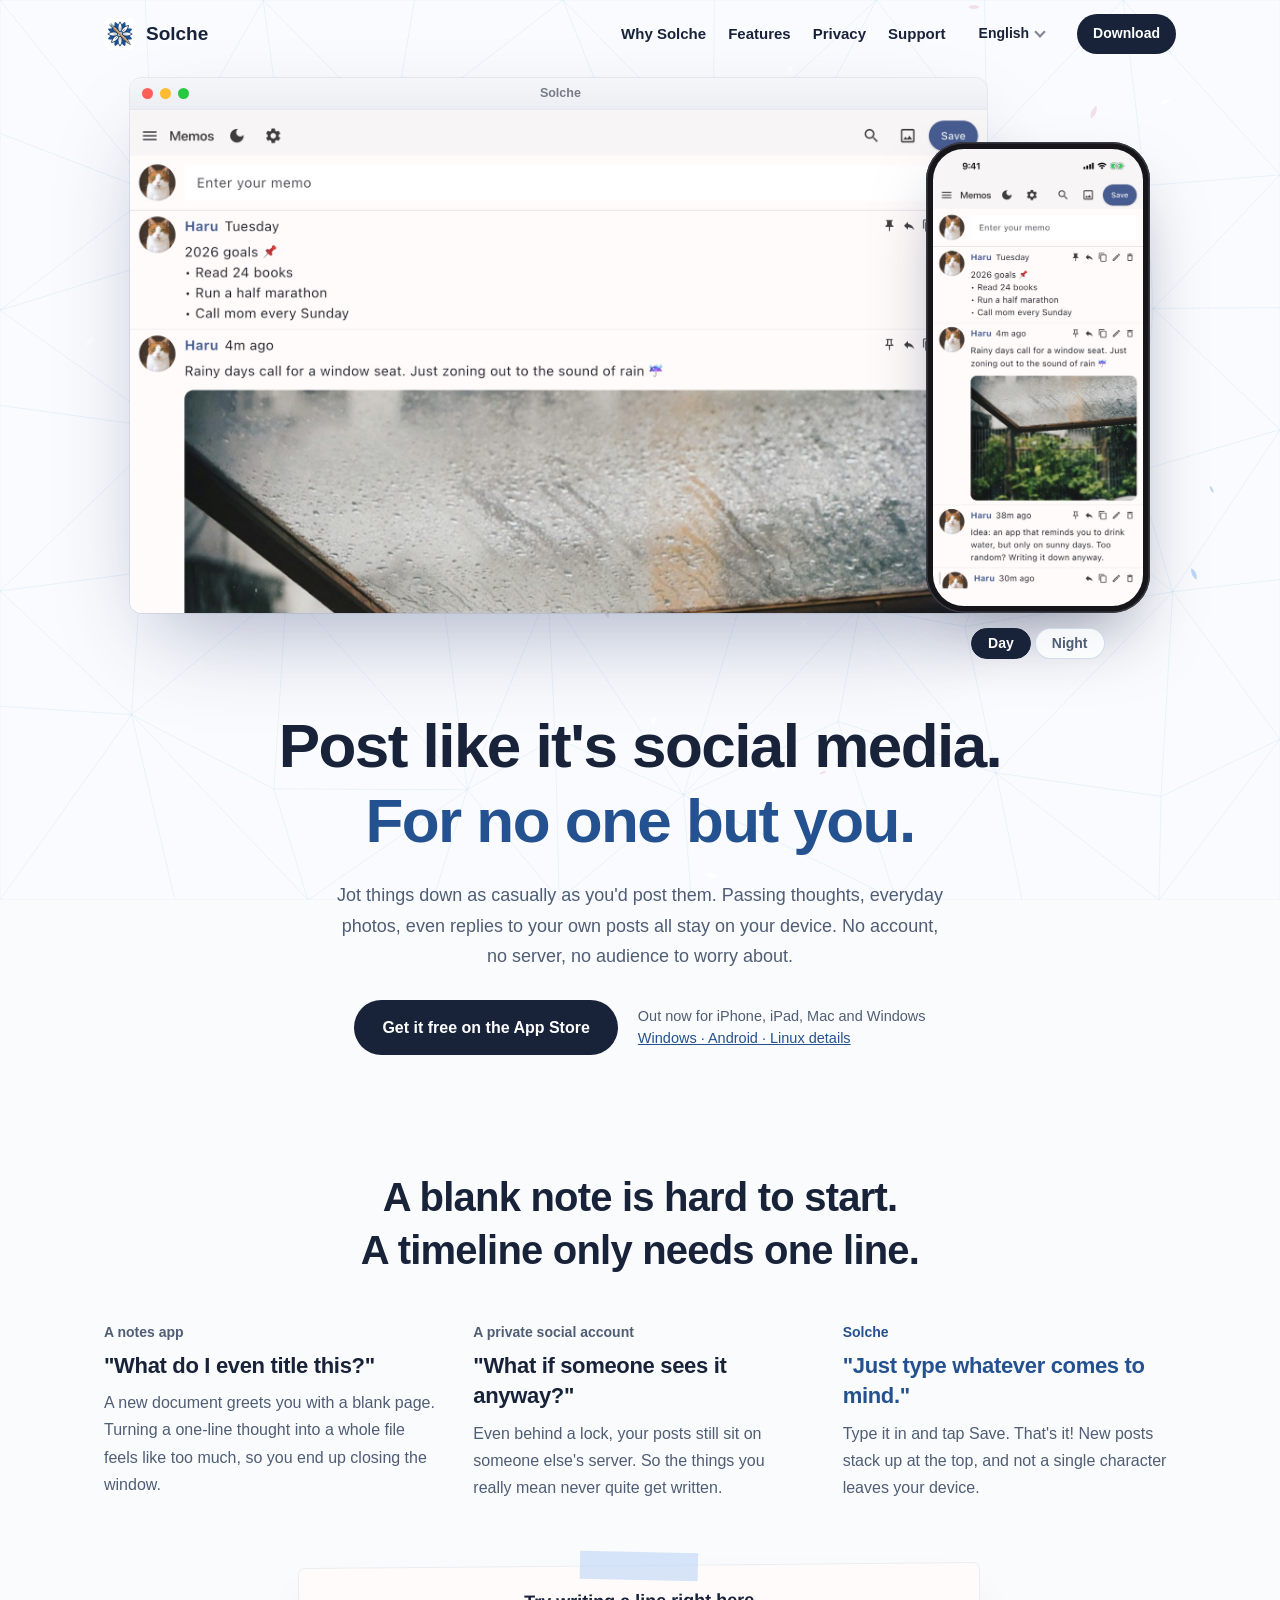
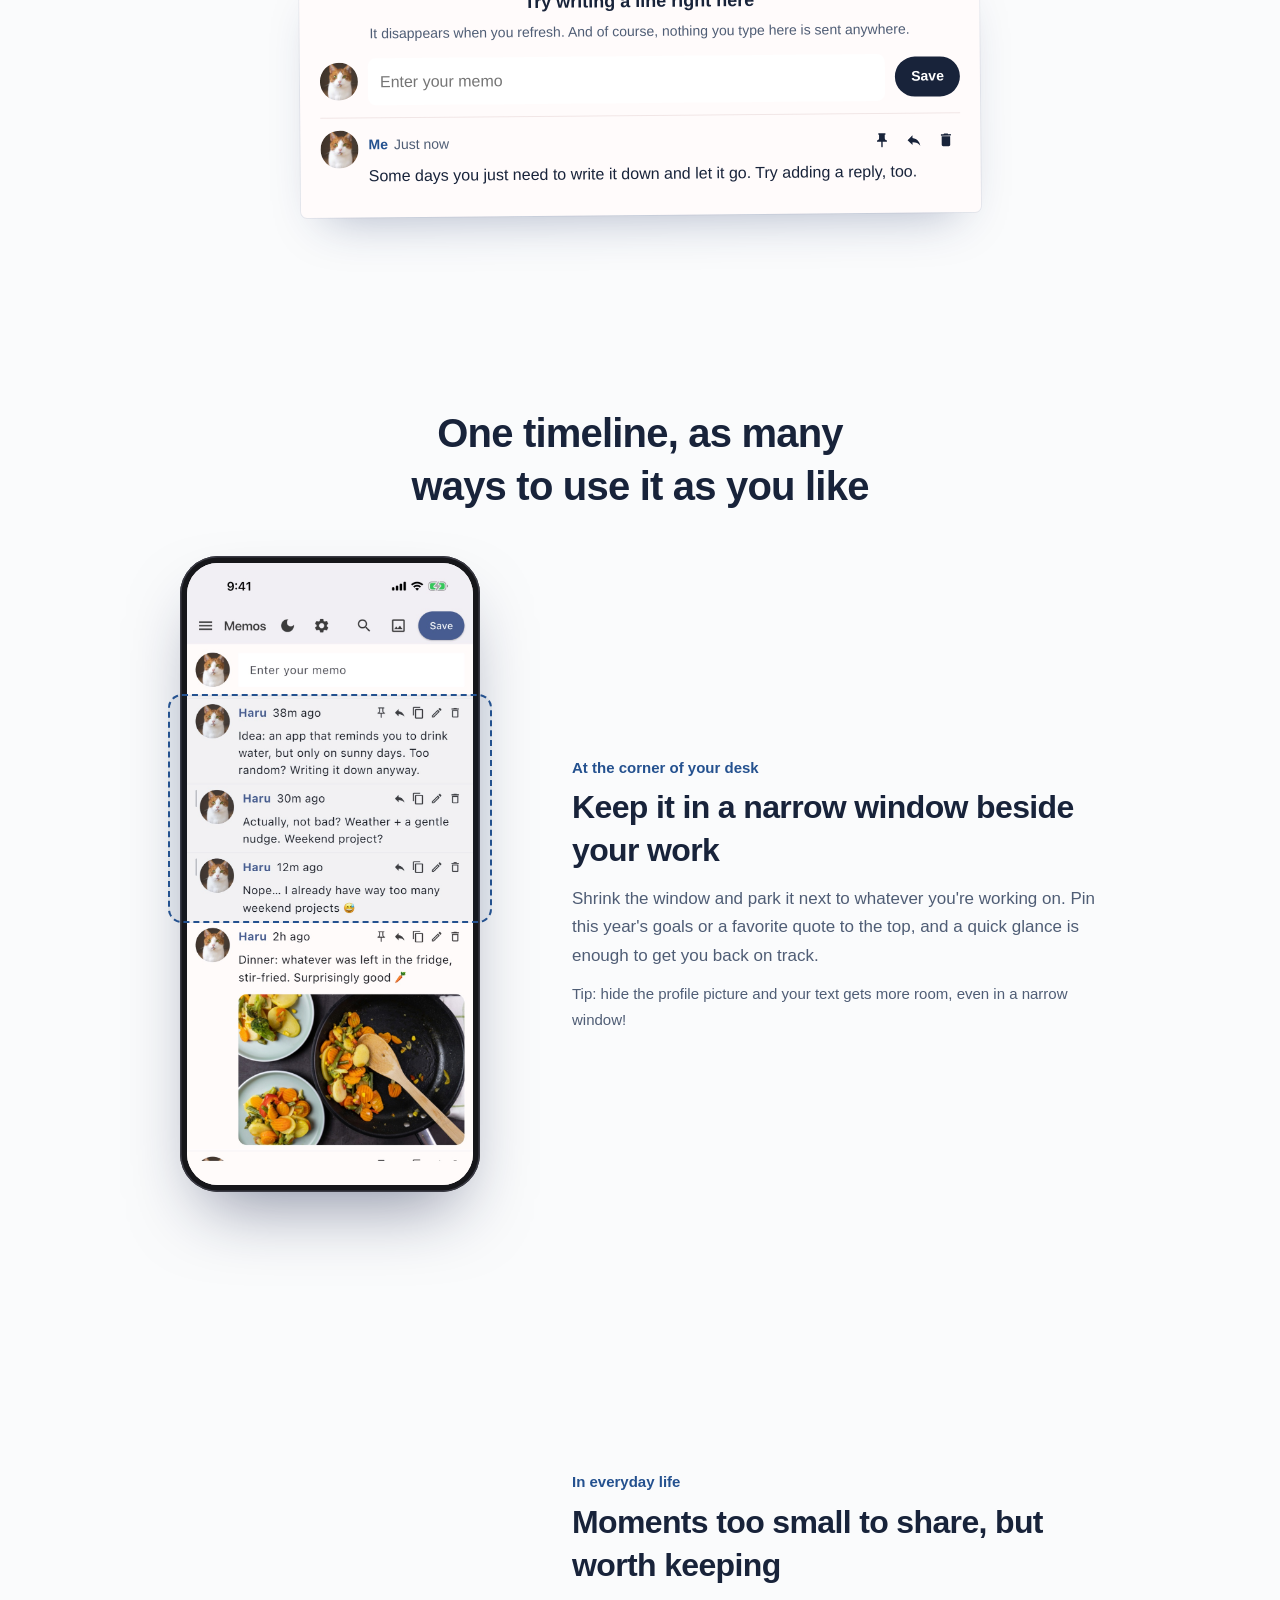
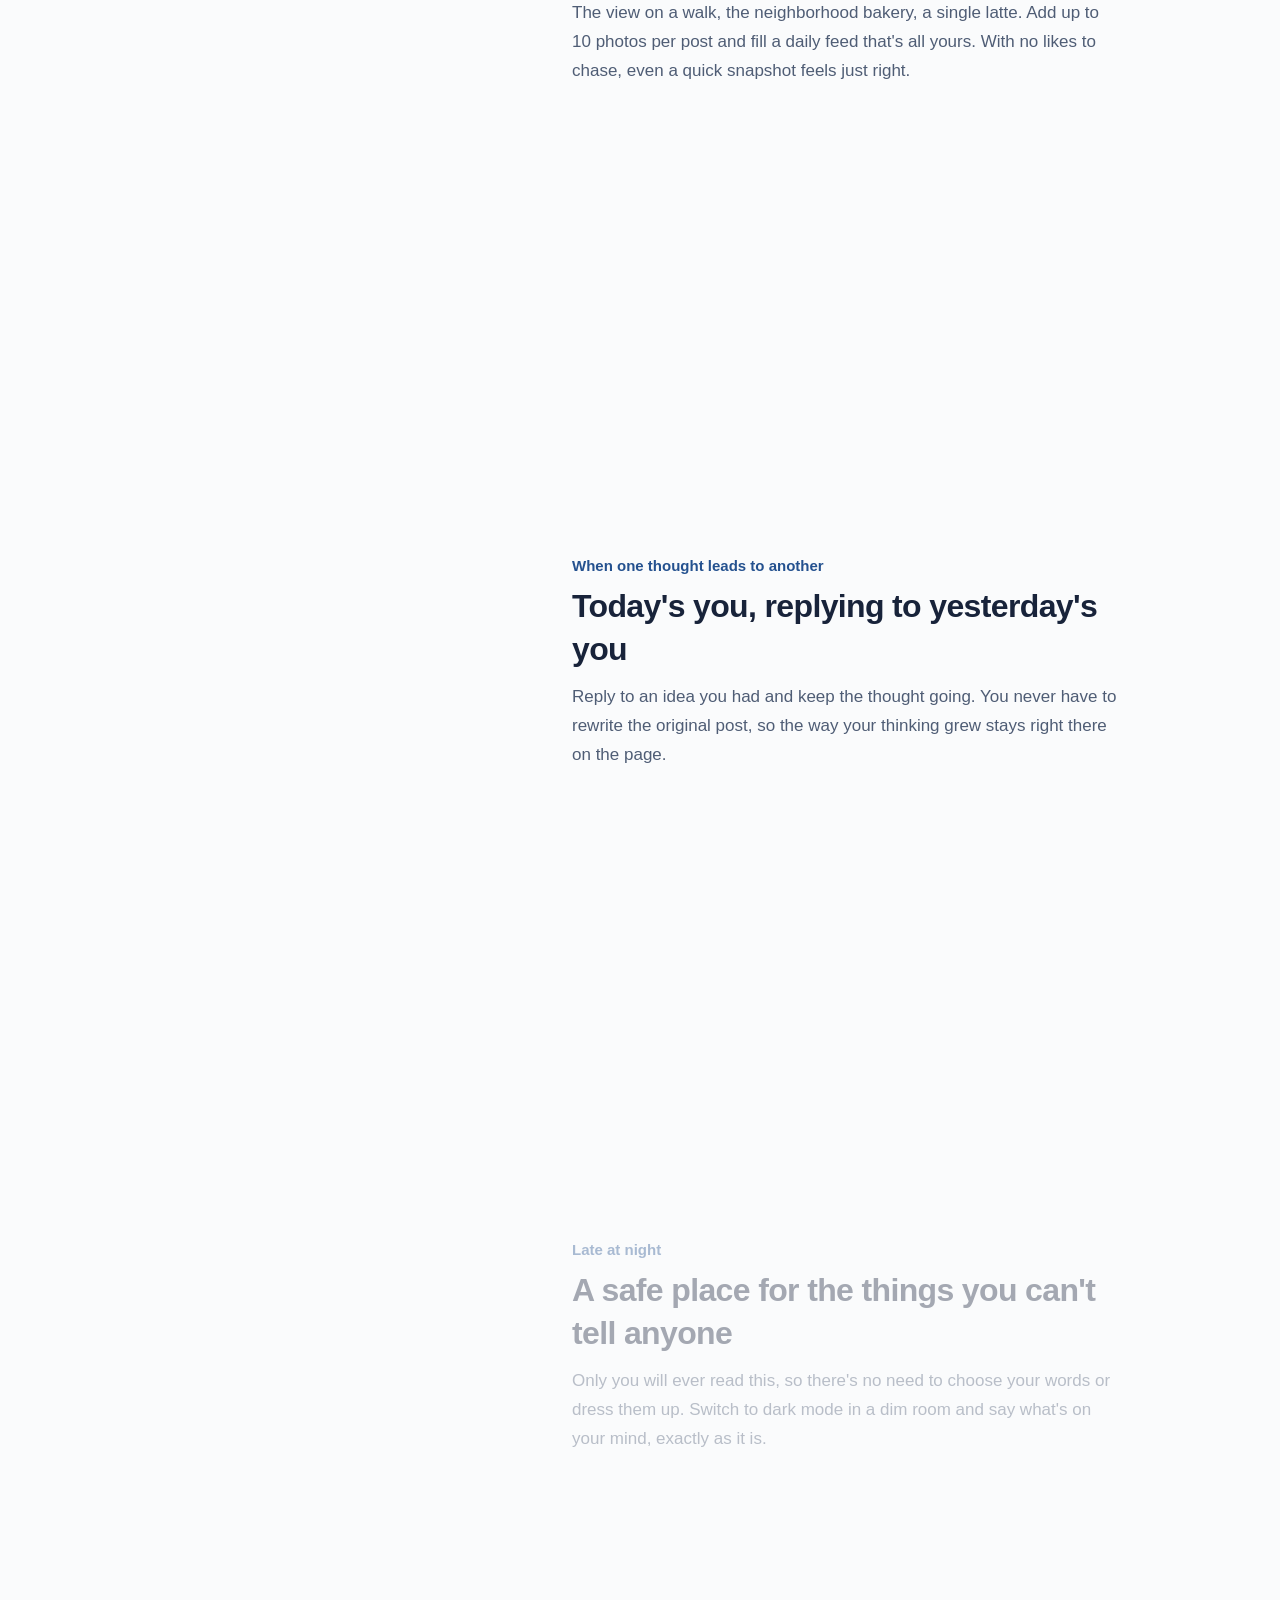
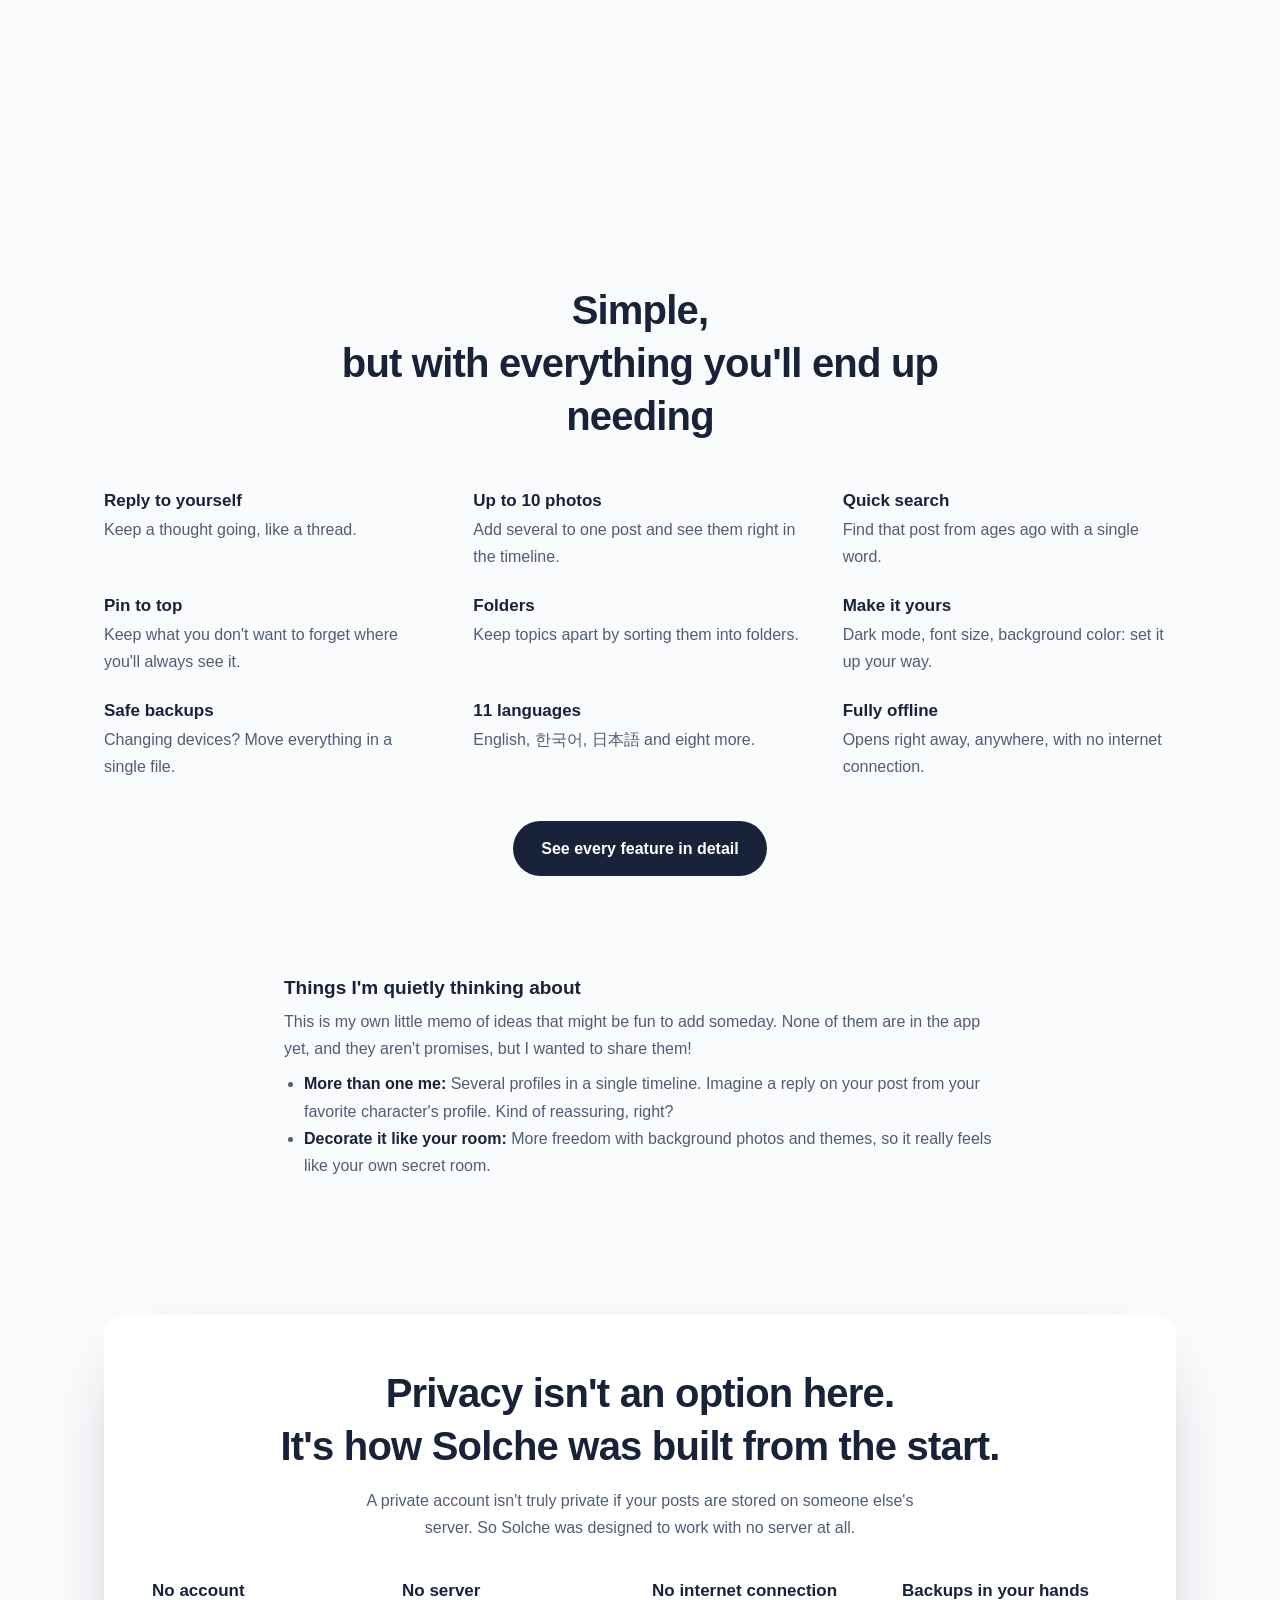
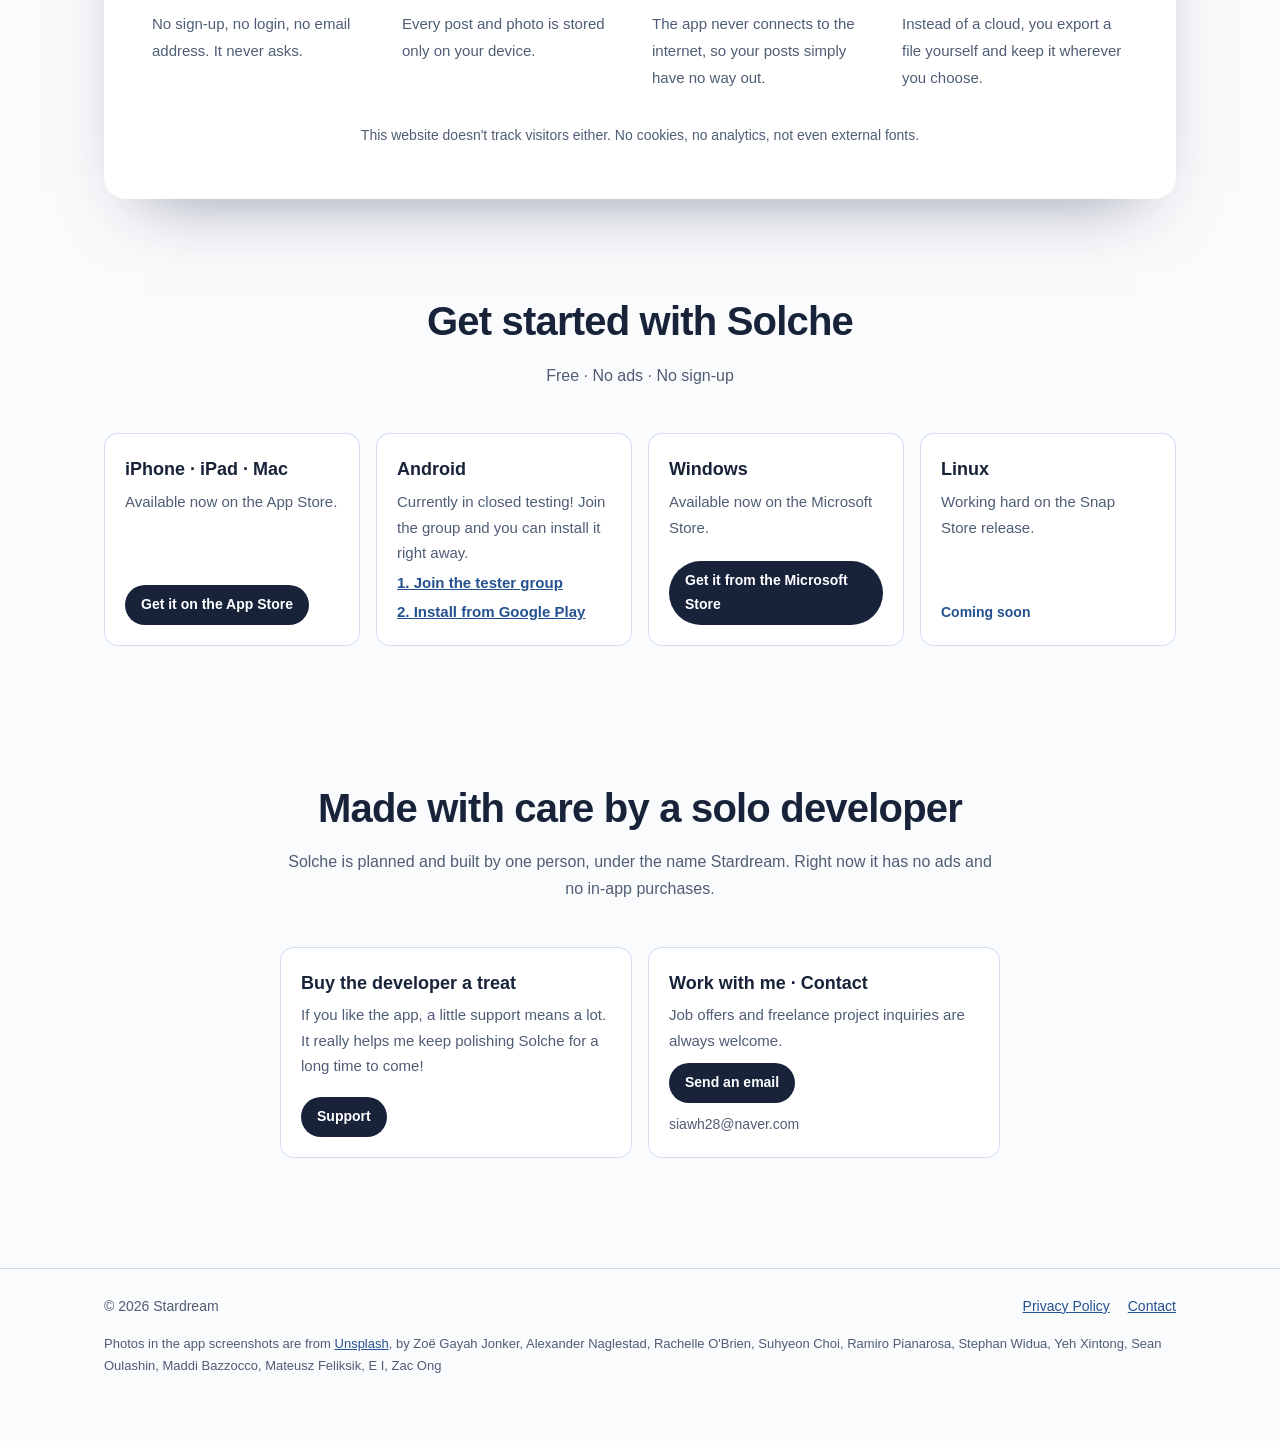
==== index.html @ 5ce4f189 "Solche website: English, Korean and Japanese" ====
<!doctype html>
<html lang="en">
<head>
<meta charset="utf-8">
<meta name="viewport" content="width=device-width, initial-scale=1">
<title>Solche — Your private timeline</title>
<meta name="description" content="A social-style timeline that only you can see. No account, no server. Everything you write stays on your device.">
<meta property="og:title" content="Solche — Your private timeline">
<meta property="og:description" content="No account, no server. Everything you write stays on your device.">
<meta property="og:image" content="https://stardream-solche.github.io/img/en/tl-light.jpg">
<link rel="canonical" href="https://stardream-solche.github.io/">
<link rel="alternate" hreflang="en" href="https://stardream-solche.github.io/">
<link rel="alternate" hreflang="ko" href="https://stardream-solche.github.io/ko/">
<link rel="alternate" hreflang="ja" href="https://stardream-solche.github.io/ja/">
<link rel="alternate" hreflang="x-default" href="https://stardream-solche.github.io/">
<script>(function(){try{var l=localStorage.getItem('solche-lang');if(!l){var a=navigator.languages||[navigator.language||''];for(var i=0;i<a.length;i++){var c=(a[i]||'').toLowerCase().slice(0,2);if(c==='ko'||c==='ja'||c==='en'){l=c;break}}}if(l==='ko'||l==='ja'){location.replace(''+l+'/'+location.hash)}}catch(e){}})();</script>
<link rel="icon" href="favicon.png">
<link rel="stylesheet" href="assets/site.css">
</head>
<body>
<canvas id="sky" aria-hidden="true"></canvas>

<header class="wrap nav">
  <a class="brand" href="./"><img src="img/icon.png" alt=""> Solche</a>
  <nav>
    <a class="nav-c" href="#why">Why Solche</a>
    <a href="guide/">Features</a>
    <a class="nav-b" href="#privacy">Privacy</a>
    <a class="nav-a" href="https://ko-fi.com/stardream_software">Support</a>
    <details class="lang"><summary aria-label="Language">English</summary><div><a href="./" data-lang="en" lang="en" aria-current="true">English</a><a href="ko/" data-lang="ko" lang="ko">한국어</a><a href="ja/" data-lang="ja" lang="ja">日本語</a></div></details>
    <a class="btn small" href="#download">Download</a>
  </nav>
</header>

<main>
  <div class="wrap">
    <div class="stage">
      <div class="win">
        <div class="bar"><i></i><i></i><i></i><span>Solche</span></div>
        <div class="shot"><img src="img/en/desktop.jpg" alt="Solche timeline on a desktop" width="1800" height="1057"></div>
      </div>
      <div class="phone hero-phone" id="hero-phone">
        <img class="day" src="img/en/tl-light.jpg" alt="Solche timeline on a phone" width="900" height="1957">
        <img class="dark" src="img/en/tl-dark.jpg" alt="Solche timeline in dark mode" width="900" height="1957">
      </div>
      <div class="mode" role="group" aria-label="Phone screen brightness">
        <button type="button" class="on" data-mode="day" aria-pressed="true">Day</button>
        <button type="button" data-mode="dark" aria-pressed="false">Night</button>
      </div>
    </div>

    <div class="intro">
      <h1>Post like it's social media.<br><em>For no one but you.</em></h1>
      <p class="lead">Jot things down as casually as you'd post them. Passing thoughts, everyday photos, even replies to your own posts all stay on your device. No account, no server, no audience to worry about.</p>
      <div class="cta">
        <a class="btn" href="https://apps.apple.com/app/solche/id6758111055">Get it free on the App Store</a>
        <span>Out now for iPhone, iPad, Mac and Windows<br><a href="#download">Windows · Android · Linux details</a></span>
      </div>
    </div>
  </div>

  <section id="why">
    <div class="wrap">
      <div class="head">
        <h2>A blank note is hard to start.<br>A timeline only needs one line.</h2>
      </div>
      <div class="three">
        <div class="say">
          <small>A notes app</small>
          <b>"What do I even title this?"</b>
          <p>A new document greets you with a blank page. Turning a one-line thought into a whole file feels like too much, so you end up closing the window.</p>
        </div>
        <div class="say">
          <small>A private social account</small>
          <b>"What if someone sees it anyway?"</b>
          <p>Even behind a lock, your posts still sit on someone else's server. So the things you really mean never quite get written.</p>
        </div>
        <div class="say solche">
          <small>Solche</small>
          <b>"Just type whatever comes to mind."</b>
          <p>Type it in and tap Save. That's it! New posts stack up at the top, and not a single character leaves your device.</p>
        </div>
      </div>

      <div class="try" aria-label="Try Solche right here">
        <span class="tape"></span>
        <div class="try-top">
          <b>Try writing a line right here</b>
          <span>It disappears when you refresh. And of course, nothing you type here is sent anywhere.</span>
        </div>
        <form id="try-form" class="try-form">
          <span class="ava" aria-hidden="true"></span>
          <input id="try-input" type="text" maxlength="200" placeholder="Enter your memo" aria-label="Memo input">
          <button class="btn small" type="submit">Save</button>
        </form>
        <div id="try-feed"></div>
      </div>
    </div>
  </section>

  <section id="scenes">
    <div class="wrap">
      <div class="head">
        <h2>One timeline, as many ways to use it as you like</h2>
      </div>
      <div class="scenes">
        <div class="scene-phone is-desk">
          <div class="phone" id="scene-phone">
            <img src="img/en/tl-light.jpg" alt="" width="900" height="1957" class="on">
            <img src="img/en/photos.jpg" alt="" width="900" height="1957" loading="lazy">
            <img src="img/en/thread.jpg" alt="" width="900" height="1957" loading="lazy">
            <img src="img/en/tl-dark.jpg" alt="" width="900" height="1957" loading="lazy">
            <div class="focus" id="scene-focus"></div>
          </div>
          <div class="desk stage" id="scene-desk" aria-hidden="true">
            <div class="desk-work"><div class="desk-bar"><span></span><span></span><span></span></div><i></i><i></i><i></i><i></i><i></i><i></i><i></i><i></i></div>
            <div class="desk-win">
              <div class="desk-bar"><span></span><span></span><span></span><b>Solche</b></div>
              <div class="desk-shot"><img src="img/en/desk-narrow.jpg" alt="" width="900" height="1500" loading="lazy"><div class="desk-focus"></div></div>
            </div>
          </div>
        </div>
        <div class="scene-text">
          <article data-scene="0" class="on">
            <small>At the corner of your desk</small>
            <h3>Keep it in a narrow window beside your work</h3>
            <p>Shrink the window and park it next to whatever you're working on. Pin this year's goals or a favorite quote to the top, and a quick glance is enough to get you back on track.</p>
            <p class="aside">Tip: hide the profile picture and your text gets more room, even in a narrow window!</p>
            <div class="desk inline">
            <div class="desk-work"><div class="desk-bar"><span></span><span></span><span></span></div><i></i><i></i><i></i><i></i><i></i><i></i><i></i><i></i></div>
            <div class="desk-win">
              <div class="desk-bar"><span></span><span></span><span></span><b>Solche</b></div>
              <div class="desk-shot"><img src="img/en/desk-narrow.jpg" alt="Solche in a narrow window at the side of a computer screen" width="900" height="1500" loading="lazy"><div class="desk-focus"></div></div>
            </div>
          </div>
          </article>
          <article data-scene="1">
            <small>In everyday life</small>
            <h3>Moments too small to share, but worth keeping</h3>
            <p>The view on a walk, the neighborhood bakery, a single latte. Add up to 10 photos per post and fill a daily feed that's all yours. With no likes to chase, even a quick snapshot feels just right.</p>
            <div class="phone inline"><img src="img/en/photos.jpg" alt="A post with three photos" width="900" height="1957" loading="lazy"></div>
          </article>
          <article data-scene="2">
            <small>When one thought leads to another</small>
            <h3>Today's you, replying to yesterday's you</h3>
            <p>Reply to an idea you had and keep the thought going. You never have to rewrite the original post, so the way your thinking grew stays right there on the page.</p>
            <div class="phone inline"><img src="img/en/thread.jpg" alt="Replies added under my own post" width="900" height="1957" loading="lazy"></div>
          </article>
          <article data-scene="3">
            <small>Late at night</small>
            <h3>A safe place for the things you can't tell anyone</h3>
            <p>Only you will ever read this, so there's no need to choose your words or dress them up. Switch to dark mode in a dim room and say what's on your mind, exactly as it is.</p>
            <div class="phone inline"><img src="img/en/tl-dark.jpg" alt="Timeline in dark mode" width="900" height="1957" loading="lazy"></div>
          </article>
        </div>
      </div>
    </div>
  </section>

  <section id="features">
    <div class="wrap">
      <div class="head">
        <h2>Simple,<br>but with everything you'll end up needing</h2>
      </div>
      <ul class="brief">
        <li><b>Reply to yourself</b>Keep a thought going, like a thread.</li>
        <li><b>Up to 10 photos</b>Add several to one post and see them right in the timeline.</li>
        <li><b>Quick search</b>Find that post from ages ago with a single word.</li>
        <li><b>Pin to top</b>Keep what you don't want to forget where you'll always see it.</li>
        <li><b>Folders</b>Keep topics apart by sorting them into folders.</li>
        <li><b>Make it yours</b>Dark mode, font size, background color: set it up your way.</li>
        <li><b>Safe backups</b>Changing devices? Move everything in a single file.</li>
        <li><b>11 languages</b>English, 한국어, 日本語 and eight more.</li>
        <li><b>Fully offline</b>Opens right away, anywhere, with no internet connection.</li>
      </ul>
      <p class="more"><a class="btn" href="guide/">See every feature in detail</a></p>
    </div>
  </section>

  <section id="ideas">
    <div class="wrap narrow">
      <div class="ideas">
        <h3>Things I'm quietly thinking about</h3>
        <p>This is my own little memo of ideas that might be fun to add someday. None of them are in the app yet, and they aren't promises, but I wanted to share them!</p>
        <ul>
          <li><b>More than one me:</b> Several profiles in a single timeline. Imagine a reply on your post from your favorite character's profile. Kind of reassuring, right?</li>
          <li><b>Decorate it like your room:</b> More freedom with background photos and themes, so it really feels like your own secret room.</li>
        </ul>
      </div>
    </div>
  </section>

  <section id="privacy">
    <div class="wrap">
      <div class="panel">
        <h2>Privacy isn't an option here.<br>It's how Solche was built from the start.</h2>
        <p class="sub">A private account isn't truly private if your posts are stored on someone else's server. So Solche was designed to work with no server at all.</p>
        <div class="four">
          <div><b>No account</b><span>No sign-up, no login, no email address. It never asks.</span></div>
          <div><b>No server</b><span>Every post and photo is stored only on your device.</span></div>
          <div><b>No internet connection</b><span>The app never connects to the internet, so your posts simply have no way out.</span></div>
          <div><b>Backups in your hands</b><span>Instead of a cloud, you export a file yourself and keep it wherever you choose.</span></div>
        </div>
        <p class="site-note">This website doesn't track visitors either. No cookies, no analytics, not even external fonts.</p>
      </div>
    </div>
  </section>

  <section id="download">
    <div class="wrap">
      <div class="head">
        <h2>Get started with Solche</h2>
        <p>Free · No ads · No sign-up</p>
      </div>
      <div class="plats">
        <div>
          <b>iPhone · iPad · Mac</b><span>Available now on the App Store.</span>
          <a class="btn small" href="https://apps.apple.com/app/solche/id6758111055">Get it on the App Store</a>
        </div>
        <div>
          <b>Android</b><span>Currently in closed testing! Join the group and you can install it right away.</span>
          <a href="https://groups.google.com/g/solche-testers">1. Join the tester group</a>
          <a href="https://play.google.com/apps/testing/com.firststarhana.solche">2. Install from Google Play</a>
        </div>
        <div>
          <b>Windows</b><span>Available now on the Microsoft Store.</span>
          <a class="btn small" href="https://apps.microsoft.com/detail/9P13CN23QGMH">Get it from the Microsoft Store</a>
        </div>
        <div><b>Linux</b><span>Working hard on the Snap Store release.</span><em>Coming soon</em></div>
      </div>
    </div>
  </section>

  <section id="maker">
    <div class="wrap">
      <div class="head">
        <h2>Made with care by a solo developer</h2>
        <p>Solche is planned and built by one person, under the name Stardream. Right now it has no ads and no in-app purchases.</p>
      </div>
      <div class="maker">
        <div>
          <b>Buy the developer a treat</b>
          <span>If you like the app, a little support means a lot. It really helps me keep polishing Solche for a long time to come!</span>
          <a class="btn small" href="https://ko-fi.com/stardream_software">Support</a>
        </div>
        <div>
          <b>Work with me · Contact</b>
          <span>Job offers and freelance project inquiries are always welcome.</span>
          <a class="btn small" data-u="siawh28" data-d="naver.com" href="#maker">Send an email</a>
          <small class="mail-addr" data-u="siawh28" data-d="naver.com" data-show></small>
        </div>
      </div>
    </div>
  </section>
</main>

<footer>
  <div class="wrap">
    <span>© 2026 Stardream</span>
    <span class="links">
      <a href="https://ko-fi.com/post/Privacy-Policy-for-Solche-X1Q321Q5OX">Privacy Policy</a>
      <a data-u="siawh28" data-d="naver.com" href="#maker">Contact</a>
    </span>
    <p class="credit">Photos in the app screenshots are from <a href="https://unsplash.com">Unsplash</a>, by Zoë Gayah Jonker, Alexander Naglestad, Rachelle O'Brien, Suhyeon Choi, Ramiro Pianarosa, Stephan Widua, Yeh Xintong, Sean Oulashin, Maddi Bazzocco, Mateusz Feliksik, E I, Zac Ong</p>
  </div>
</footer>

<script>window.SOLCHE={"me": "Me", "now": "Just now", "pin": "Pin", "pinned": "Pinned", "reply": "Reply", "replyPh": "Write a reply", "replyLabel": "Reply input", "save": "Save", "del": "Delete", "screen": " screen", "sample": "Some days you just need to write it down and let it go. Try adding a reply, too.", "focus": [[21.5, 16.3], [23.5, 39.8], [21.7, 36.0], null]};</script>
<script src="assets/site.js"></script>
</body>
</html>
---- assets/site.css ----
:root {
  color-scheme: light;
  --ink: #18233a;
  --soft: #4f5d75;
  --blue: #24518f;
  --line: rgba(130, 165, 205, .34);
  --panel: rgba(255, 255, 255, .84);
  --sans: -apple-system, BlinkMacSystemFont, "Apple SD Gothic Neo", "Malgun Gothic", "Noto Sans KR", sans-serif;
  --serif: "AppleMyungjo", "Noto Serif KR", "Nanum Myeongjo", "Batang", serif;
}
* { box-sizing: border-box; }
html { scroll-behavior: smooth; scroll-padding-top: 24px; }
body {
  margin: 0;
  font-family: var(--sans);
  color: var(--ink);
  background: #fafbfc;
  line-height: 1.7;
  word-break: keep-all;
  overflow-wrap: break-word;
  -webkit-font-smoothing: antialiased;
  overflow-x: hidden;
}
img { display: block; max-width: 100%; height: auto; }
a { color: var(--blue); }
:focus-visible { outline: 2px solid var(--blue); outline-offset: 2px; }
#sky { position: fixed; inset: 0; width: 100vw; height: 100vh; pointer-events: none; z-index: 0; }
header, main, footer { position: relative; z-index: 1; }
.wrap { max-width: 1120px; margin: 0 auto; padding: 0 24px; }
.wrap.narrow { max-width: 760px; }

.btn { display: inline-block; padding: 14px 28px; border-radius: 999px; border: 0; background: var(--ink); color: #fff; font: inherit; font-weight: 700; text-decoration: none; cursor: pointer; transition: transform .2s, background .2s; }
.btn:hover { transform: translateY(-2px); background: var(--blue); }
.btn.small { padding: 8px 16px; font-size: 14px; }
.btn.light { background: #fff; color: var(--ink); }
.btn.light:hover { background: #dfe8ff; }

.nav { display: flex; align-items: center; justify-content: space-between; height: 68px; }
.nav nav { display: flex; align-items: center; gap: 22px; font-size: 15px; font-weight: 600; }
.nav nav a:not(.btn) { color: var(--ink); text-decoration: none; }
.nav nav a:not(.btn):hover { color: var(--blue); }
.brand { display: flex; align-items: center; gap: 10px; font-size: 19px; font-weight: 800; color: inherit; text-decoration: none; }
.brand img { width: 32px; height: 32px; border-radius: 8px; }

/* 첫 화면 */
.stage { position: relative; max-width: 1020px; margin: 10px auto 0; padding-bottom: 52px; }
.win { width: 84%; border-radius: 12px; overflow: hidden; background: #fff; box-shadow: 0 40px 90px -30px rgba(30, 50, 100, .4), 0 0 0 1px rgba(30, 40, 80, .08); }
.win .bar { height: 32px; display: flex; align-items: center; gap: 7px; padding: 0 12px; background: linear-gradient(#f5f6f9, #eceef3); border-bottom: 1px solid rgba(0, 0, 0, .06); }
.win .bar i { width: 11px; height: 11px; border-radius: 50%; flex: none; }
.win .bar i:nth-child(1) { background: #ff5f57; }
.win .bar i:nth-child(2) { background: #febc2e; }
.win .bar i:nth-child(3) { background: #28c840; }
.win .bar span { flex: 1; text-align: center; font-size: 12.5px; font-weight: 600; color: #777b88; margin-right: 50px; }
.win .shot { aspect-ratio: 16 / 9.4; overflow: hidden; }
.win .shot img { width: 100%; }

.phone { position: relative; padding: 7px; background: #16161a; border-radius: 38px; box-shadow: 0 34px 70px -24px rgba(20, 30, 70, .5), inset 0 0 0 1.5px #3a3a44; }
.phone img { width: 100%; aspect-ratio: 600 / 1305; object-fit: cover; object-position: top; border-radius: 31px; }
.hero-phone { position: absolute; right: 0; bottom: 52px; width: 22%; }
.hero-phone img.dark { position: absolute; left: 7px; top: 7px; width: calc(100% - 14px); opacity: 0; transition: opacity .45s; }
.hero-phone.is-dark img.dark { opacity: 1; }
.mode { position: absolute; right: 0; bottom: 6px; width: 22%; display: flex; justify-content: center; gap: 4px; }
.mode button { border: 1px solid var(--line); background: rgba(255, 255, 255, .8); color: var(--soft); font: inherit; font-size: 14px; font-weight: 600; padding: 3px 16px; border-radius: 999px; cursor: pointer; }
.mode button.on { background: var(--ink); border-color: var(--ink); color: #fff; }

.intro { text-align: center; padding: 44px 0 20px; }
h1 { margin: 0; font-size: clamp(34px, 5.4vw, 62px); line-height: 1.2; letter-spacing: -.025em; font-weight: 800; }
h1 em { font-style: normal; color: var(--blue); }
.lead { max-width: 620px; margin: 22px auto 0; font-size: 18px; color: var(--soft); }
.cta { display: flex; flex-wrap: wrap; justify-content: center; align-items: center; gap: 14px 20px; margin-top: 28px; }
.cta span { text-align: left; font-size: 14.5px; line-height: 1.5; color: var(--soft); }

section { padding: 96px 0; }
.head { max-width: 720px; margin: 0 auto 44px; text-align: center; }
h2 { margin: 0; font-size: clamp(27px, 3.6vw, 40px); line-height: 1.32; letter-spacing: -.02em; font-weight: 800; text-wrap: balance; }
.head p { margin: 14px 0 0; color: var(--soft); }

/* 타임라인인 이유 */
.three { display: grid; grid-template-columns: repeat(3, 1fr); gap: 36px; }
.say small { display: block; color: var(--soft); font-size: 14px; font-weight: 600; }
.say b { display: block; margin: 6px 0 8px; font-size: 22px; letter-spacing: -.015em; line-height: 1.4; }
.say p { margin: 0; color: var(--soft); }
.say.solche small, .say.solche b { color: var(--blue); }

.try { position: relative; max-width: 680px; margin: 64px auto 0; padding: 20px 20px 16px; background: #fffbfb; border-radius: 6px; box-shadow: 0 24px 50px -24px rgba(30, 50, 100, .35), 0 0 0 1px rgba(30, 40, 80, .06); transform: rotate(-.5deg); }
.tape { position: absolute; left: 50%; top: -14px; width: 118px; height: 28px; margin-left: -59px; background: rgba(190, 214, 245, .62); transform: rotate(1.6deg); }
.try-top { margin-bottom: 12px; text-align: center; }
.try-top b { display: block; font-size: 18px; }
.try-top span { font-size: 14px; color: var(--soft); }
.try-form { display: flex; align-items: center; gap: 10px; padding-bottom: 12px; border-bottom: 1px solid #f1e6e6; }
.try-form input { flex: 1; min-width: 0; border: 0; background: #fff; padding: 10px 12px; border-radius: 8px; font: inherit; font-size: 16px; color: var(--ink); }
.try-form input:focus { outline: 2px solid rgba(36, 81, 143, .35); }
.ava { flex: none; width: 38px; height: 38px; border-radius: 50%; background: url("../img/ava.jpg") center / cover, #e7d9c7; }
.post { display: flex; gap: 10px; padding: 12px 0; border-bottom: 1px solid #f1e6e6; }
.post:last-child { border-bottom: 0; }
.post .main { flex: 1; min-width: 0; }
.post .meta { display: flex; align-items: center; gap: 6px; font-size: 14px; color: var(--soft); }
.post .meta b { color: var(--blue); }
.post .acts { margin-left: auto; display: flex; gap: 2px; }
.post .acts button { width: 30px; height: 30px; display: grid; place-items: center; border: 0; background: none; border-radius: 6px; color: var(--ink); cursor: pointer; }
.post .acts button:hover { background: #f4eaea; }
.post .acts svg { width: 17px; height: 17px; fill: currentColor; }
.post .text { margin: 2px 0 0; white-space: pre-wrap; overflow-wrap: anywhere; }
.post .pin-mark { color: var(--blue); font-weight: 600; font-size: 13px; }
.replies { margin-top: 6px; padding-left: 12px; border-left: 2px solid #e8dcdc; }
.replies .post { padding: 8px 0; border-bottom: 0; }
.reply-form { display: flex; gap: 8px; margin-top: 8px; }
.reply-form input { flex: 1; min-width: 0; border: 1px solid #eadfdf; background: #fff; padding: 7px 10px; border-radius: 8px; font: inherit; font-size: 16px; }

/* 쓰는 법 */
.scenes { display: grid; grid-template-columns: minmax(0, 340px) minmax(0, 1fr); gap: 72px; align-items: start; max-width: 960px; margin: 0 auto; }
.scene-phone { position: sticky; top: 7vh; display: flex; justify-content: center; }
#scene-phone { width: min(300px, 40vh); }
#scene-phone img { position: absolute; left: 7px; top: 7px; width: calc(100% - 14px); opacity: 0; transition: opacity .4s; }
#scene-phone img:first-child { position: relative; left: 0; top: 0; width: 100%; }
#scene-phone img.on { opacity: 1; }
.focus { position: absolute; left: -4%; right: -4%; border: 2px dashed var(--blue); border-radius: 14px; background: rgba(36, 81, 143, .06); transition: top .5s cubic-bezier(.22, 1, .36, 1), height .5s cubic-bezier(.22, 1, .36, 1), opacity .3s; }
.scene-text article { min-height: 76vh; display: flex; flex-direction: column; justify-content: center; opacity: .38; transition: opacity .35s; }
.scene-text article.on { opacity: 1; }
.scene-text small { color: var(--blue); font-size: 15px; font-weight: 700; }
.scene-text h3 { margin: 6px 0 12px; font-size: clamp(24px, 2.8vw, 32px); line-height: 1.35; letter-spacing: -.02em; }
.scene-text p { margin: 0 0 10px; color: var(--soft); font-size: 17px; }
.scene-text .aside { font-size: 15px; }
.phone.inline { display: none; }
/* 첫 장면: 휴대폰 대신 컴퓨터 화면 한쪽에 좁게 띄운 창 */
#scene-phone { transition: opacity .4s; }
.scene-phone.is-desk #scene-phone { opacity: 0; }
.desk { width: min(340px, 100%); }
.desk.stage { position: absolute; left: 50%; top: 50%; transform: translate(-50%, -50%); opacity: 0; pointer-events: none; transition: opacity .4s; }
.scene-phone.is-desk .desk.stage { opacity: 1; }
.desk.inline { display: none; }
.desk { position: relative; }
.desk-work { position: absolute; left: 0; top: 38px; width: 58%; height: 78%; padding-bottom: 10px; background: #fff; border: 1px solid var(--line); border-radius: 10px; box-shadow: 0 18px 40px -22px rgba(20, 30, 70, .35); overflow: hidden; }
.desk-work i { display: block; height: 7px; margin: 12px 14px 0; border-radius: 4px; background: #e6ebf2; }
.desk-work i:nth-of-type(3n) { width: 55%; }
.desk-work i:nth-of-type(4) { height: 60px; background: #eef2f7; }
.desk-win { position: relative; width: 68%; margin-left: auto; background: #fff; border: 1px solid #d5dbe5; border-radius: 10px; box-shadow: 0 34px 70px -24px rgba(20, 30, 70, .5); overflow: hidden; }
.desk-bar { display: flex; align-items: center; gap: 5px; height: 22px; padding: 0 9px; background: #f1f3f6; border-bottom: 1px solid #e3e7ee; }
.desk-bar span { width: 8px; height: 8px; border-radius: 50%; background: #d3d8e0; }
.desk-bar b { flex: 1; margin-right: 26px; text-align: center; font-size: 10px; font-weight: 600; color: #8a93a3; }
.desk-shot { position: relative; }
.desk-shot img { display: block; width: 100%; height: auto; }
.desk-focus { position: absolute; left: 1.5%; right: 1.5%; top: 19.9%; height: 21.9%; border: 2px dashed var(--blue); border-radius: 8px; background: rgba(36, 81, 143, .06); }

/* 모든 기능 */
.feat { display: grid; grid-template-columns: minmax(0, 1fr) 300px; gap: 56px; align-items: start; }
.feat-list h3 { margin: 30px 0 8px; font-size: 15px; color: var(--blue); }
.feat-list h3:first-child { margin-top: 0; }
details { background: var(--panel); border-bottom: 1px solid var(--line); }
details:first-of-type { border-top: 1px solid var(--line); }
summary { display: flex; align-items: center; justify-content: space-between; gap: 12px; padding: 13px 14px; font-weight: 700; cursor: pointer; list-style: none; }
summary::-webkit-details-marker { display: none; }
summary::after { content: ""; flex: none; width: 8px; height: 8px; margin-right: 3px; border-right: 2px solid var(--soft); border-bottom: 2px solid var(--soft); transform: rotate(45deg); transition: transform .2s; }
details[open] summary::after { transform: rotate(-135deg); }
.body { padding: 0 14px 12px; color: var(--soft); }
.body p { margin: 0 0 8px; }
.body b { color: var(--ink); }
.feat-slot { position: sticky; top: 7vh; }
#feat-phone { width: min(300px, 40vh); margin: 0 auto; }
kbd { display: inline-block; min-width: 1.6em; padding: 0 6px; border: 1px solid var(--line); border-radius: 6px; background: #fff; font: inherit; font-size: 14px; text-align: center; color: var(--ink); }
.soon { display: inline-block; padding: 0 8px; border: 1px solid currentColor; border-radius: 999px; font-size: 12px; font-weight: 700; color: var(--blue); }

#faq { padding-top: 0; }
#ideas { padding-top: 0; }
.guide h1 { font-size: clamp(30px, 4.4vw, 44px); }
.guide #features { padding-top: 48px; }
.brief { display: grid; grid-template-columns: repeat(3, 1fr); gap: 22px 36px; margin: 0; padding: 0; list-style: none; color: var(--soft); }
.brief b { display: block; font-size: 17px; color: var(--ink); }
.more { margin: 40px 0 0; text-align: center; }
.ideas { color: var(--soft); }
.ideas h3 { margin: 0 0 4px; font-size: 19px; color: var(--ink); }
.ideas p { margin: 0 0 8px; }
.ideas ul { margin: 0; padding-left: 20px; }
.ideas b { color: var(--ink); }

/* 프라이버시 */
#privacy { padding: 40px 0 0; }
#download { padding-bottom: 40px; }
#maker { padding-bottom: 110px; }
.panel { padding: 52px 48px; background: rgba(255, 255, 255, .9); border-radius: 22px; box-shadow: 0 30px 70px -36px rgba(20, 30, 70, .5); text-align: center; }
.panel .sub { max-width: 560px; margin: 14px auto 36px; color: var(--soft); }
.four { display: grid; grid-template-columns: repeat(4, 1fr); gap: 24px; text-align: left; }
.four b { display: block; margin-bottom: 4px; font-size: 17px; }
.four span { color: var(--soft); font-size: 15px; }
.site-note { margin: 32px 0 0; font-size: 14px; color: var(--soft); }

/* 다운로드 */
.plats { display: grid; grid-template-columns: repeat(4, 1fr); gap: 16px; }
.plats > div { display: flex; flex-direction: column; align-items: flex-start; gap: 4px; padding: 20px; background: var(--panel); border: 1px solid var(--line); border-radius: 14px; }
.plats b { font-size: 18px; }
.plats span { flex: 1; color: var(--soft); font-size: 15px; }
.plats a:not(.btn) { font-size: 15px; font-weight: 600; }
.plats .btn { margin-top: 6px; }
.plats em { font-style: normal; font-size: 14px; font-weight: 700; color: var(--blue); }

/* 만든 사람 */
.maker { display: grid; grid-template-columns: repeat(2, 1fr); gap: 16px; max-width: 720px; margin: 0 auto; }
.maker > div { display: flex; flex-direction: column; align-items: flex-start; gap: 4px; padding: 20px; background: var(--panel); border: 1px solid var(--line); border-radius: 14px; }
.maker b { font-size: 18px; }
.maker span { flex: 1; color: var(--soft); font-size: 15px; }
.maker .btn { margin-top: 6px; }
.maker em { margin-top: 6px; font-style: normal; font-size: 14px; font-weight: 700; color: var(--blue); }

footer { padding: 26px 0 64px; border-top: 1px solid var(--line); color: var(--soft); font-size: 14px; }
footer .wrap { display: flex; flex-wrap: wrap; justify-content: space-between; gap: 8px 20px; }
footer .links { display: flex; gap: 18px; }
.credit { flex-basis: 100%; margin: 6px 0 0; font-size: 13px; }

@media (max-width: 860px) {
  .nav nav { gap: 14px; white-space: nowrap; }
  .three { grid-template-columns: 1fr; gap: 26px; }
  .brief { grid-template-columns: repeat(2, 1fr); gap: 18px 20px; }
  .four { grid-template-columns: repeat(2, 1fr); }
  .panel { padding: 36px 22px; }
  .plats { grid-template-columns: repeat(2, 1fr); }
  section { padding: 68px 0; }
  .win { width: 92%; }
  .hero-phone, .mode { width: 26%; }
  .phone { border-radius: 26px; padding: 5px; }
  .phone img { border-radius: 22px; }
  .hero-phone img.dark { left: 5px; top: 5px; width: calc(100% - 10px); }
  .mode button { padding: 2px 10px; font-size: 13px; }
  .lead { font-size: 16px; }
  .scenes { display: block; }
  .scene-phone { display: none; }
  .scene-text article { min-height: 0; margin-bottom: 52px; opacity: 1; }
  .phone.inline { display: block; width: min(250px, 72%); margin: 18px auto 0; }
  .desk.inline { display: block; width: min(330px, 92%); margin: 18px auto 0; }
  .feat { display: block; }
  .feat-slot { position: static; display: none; }
  details #feat-phone { width: min(240px, 72%); margin: 8px auto 6px; }
  .four span { font-size: 14.5px; }
}
@media (max-width: 480px) {
  .four { grid-template-columns: 1fr; }
  .plats, .maker { grid-template-columns: 1fr; }
}
@media (prefers-reduced-motion: reduce) {
  html { scroll-behavior: auto; }
  *, *::before, *::after { transition-duration: .01ms !important; animation-duration: .01ms !important; }
}

/* 공간이 부족할 때만 덜 중요한 메뉴부터 숨긴다 */
@media (max-width: 610px) { .nav-c { display: none; } }
@media (max-width: 505px) { .nav-b { display: none; } }
@media (max-width: 409px) { .nav-a { display: none; } }
@media (max-width: 345px) { .nav-g { display: none; } }
.mail-addr { display: block; margin-top: 6px; color: var(--soft); font-size: 14px; }

/* ---------- 언어 메뉴 ---------- */
header.nav { z-index: 5; } /* 펼친 언어 메뉴가 아래 본문에 가려지지 않게 */
details.lang { position: relative; background: none; border: 0; font-size: 14px; }
details.lang summary { display: inline-flex; align-items: center; justify-content: flex-start; gap: 7px; padding: 7px 11px; border-radius: 999px; font-weight: 600; color: var(--ink); white-space: nowrap; }
details.lang summary::after { width: 6px; height: 6px; margin: -3px 0 0; border-color: currentColor; opacity: .55; transform: rotate(45deg); }
details.lang[open] summary::after { margin-top: 3px; transform: rotate(-135deg); }
details.lang summary:hover, details.lang[open] summary { background: rgba(36, 81, 143, .08); }
details.lang div { position: absolute; right: 0; top: calc(100% + 6px); z-index: 20; display: grid; min-width: 132px; padding: 6px; border-radius: 12px; background: #fff; box-shadow: 0 18px 40px -16px rgba(30, 50, 100, .45), 0 0 0 1px rgba(30, 40, 80, .08); }
details.lang div a { padding: 9px 12px; border-radius: 8px; color: var(--ink); text-decoration: none; font-weight: 500; }
details.lang div a:hover { background: rgba(36, 81, 143, .08); }
details.lang div a[aria-current] { font-weight: 700; color: var(--blue); }
/* 좁은 화면: 언어 메뉴가 들어갈 자리를 만들려고 기능 안내·후원 링크를 숨긴다(본문에 같은 버튼이 있다). */
@media (max-width: 480px) {
  .nav nav { gap: 6px; }
  .nav nav > a[href="guide/"], .nav .nav-g { display: none; }
  details.lang summary { padding: 7px 8px; }
}
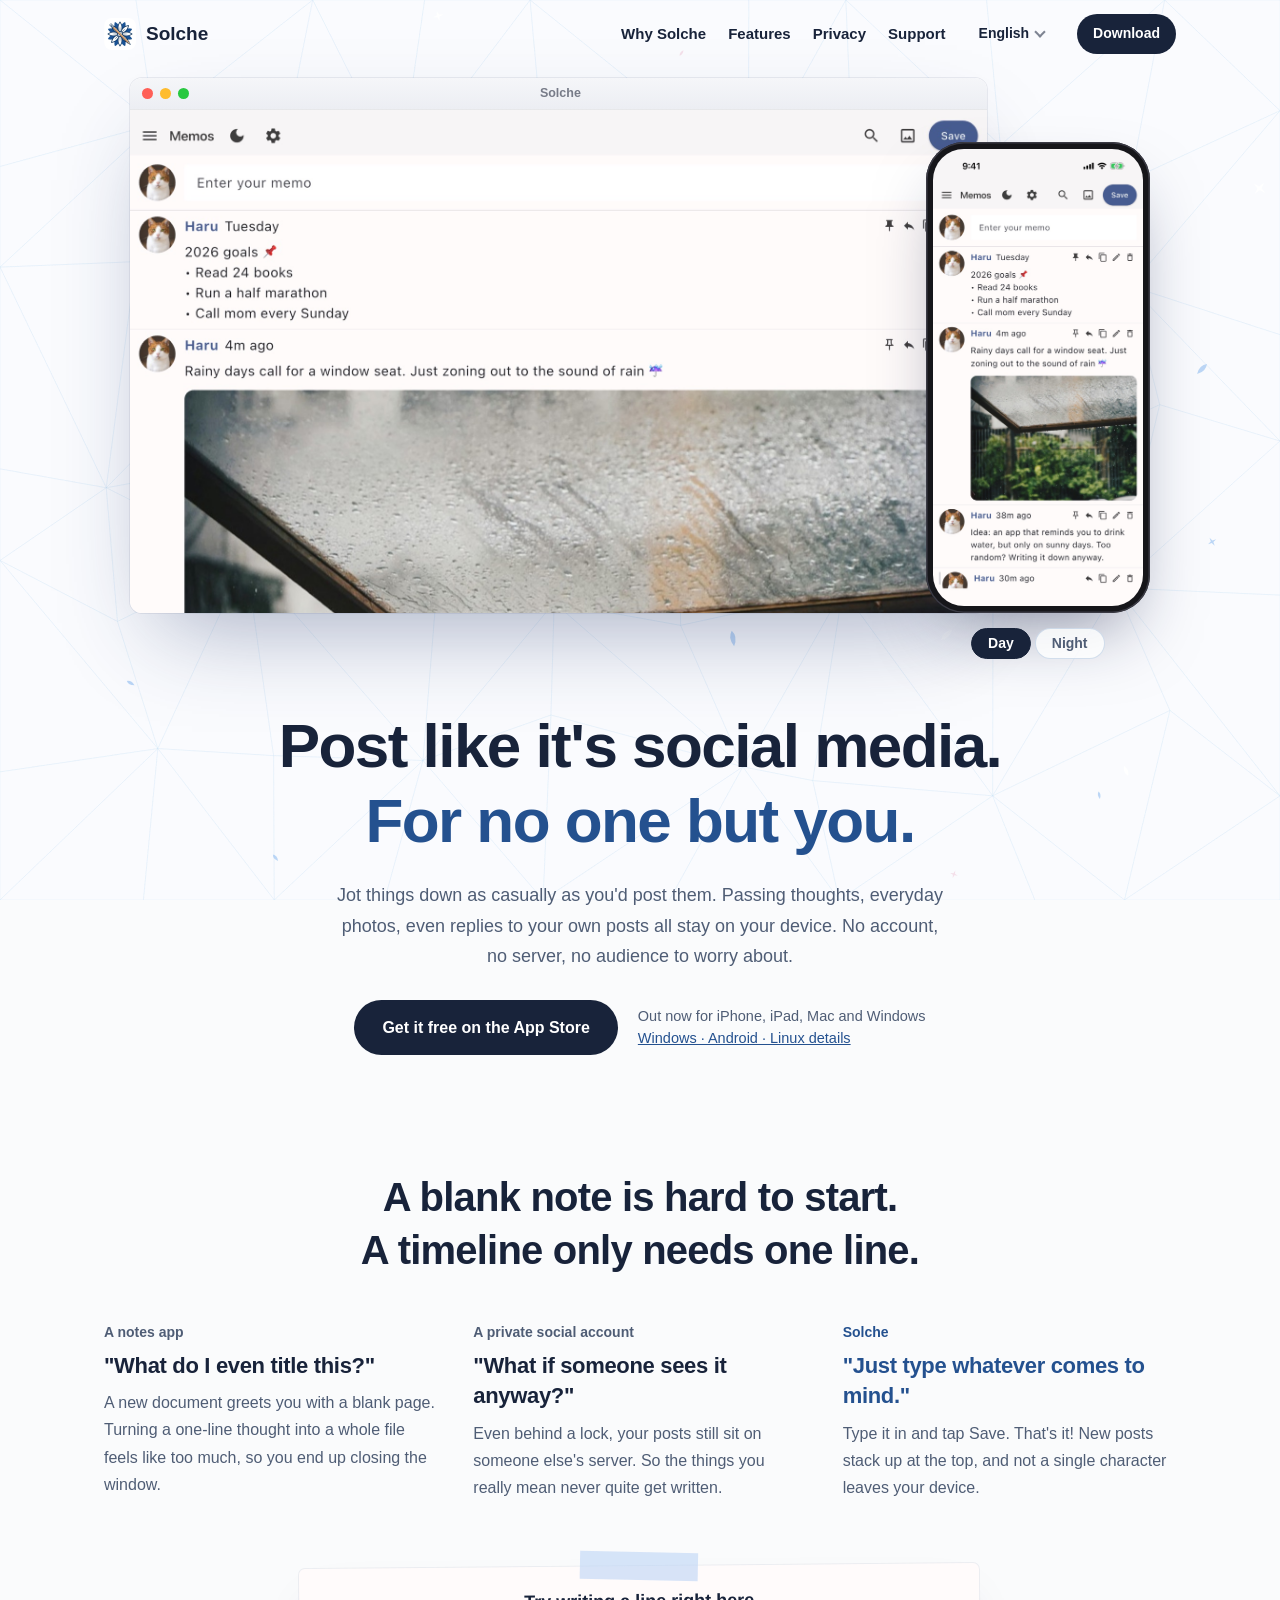
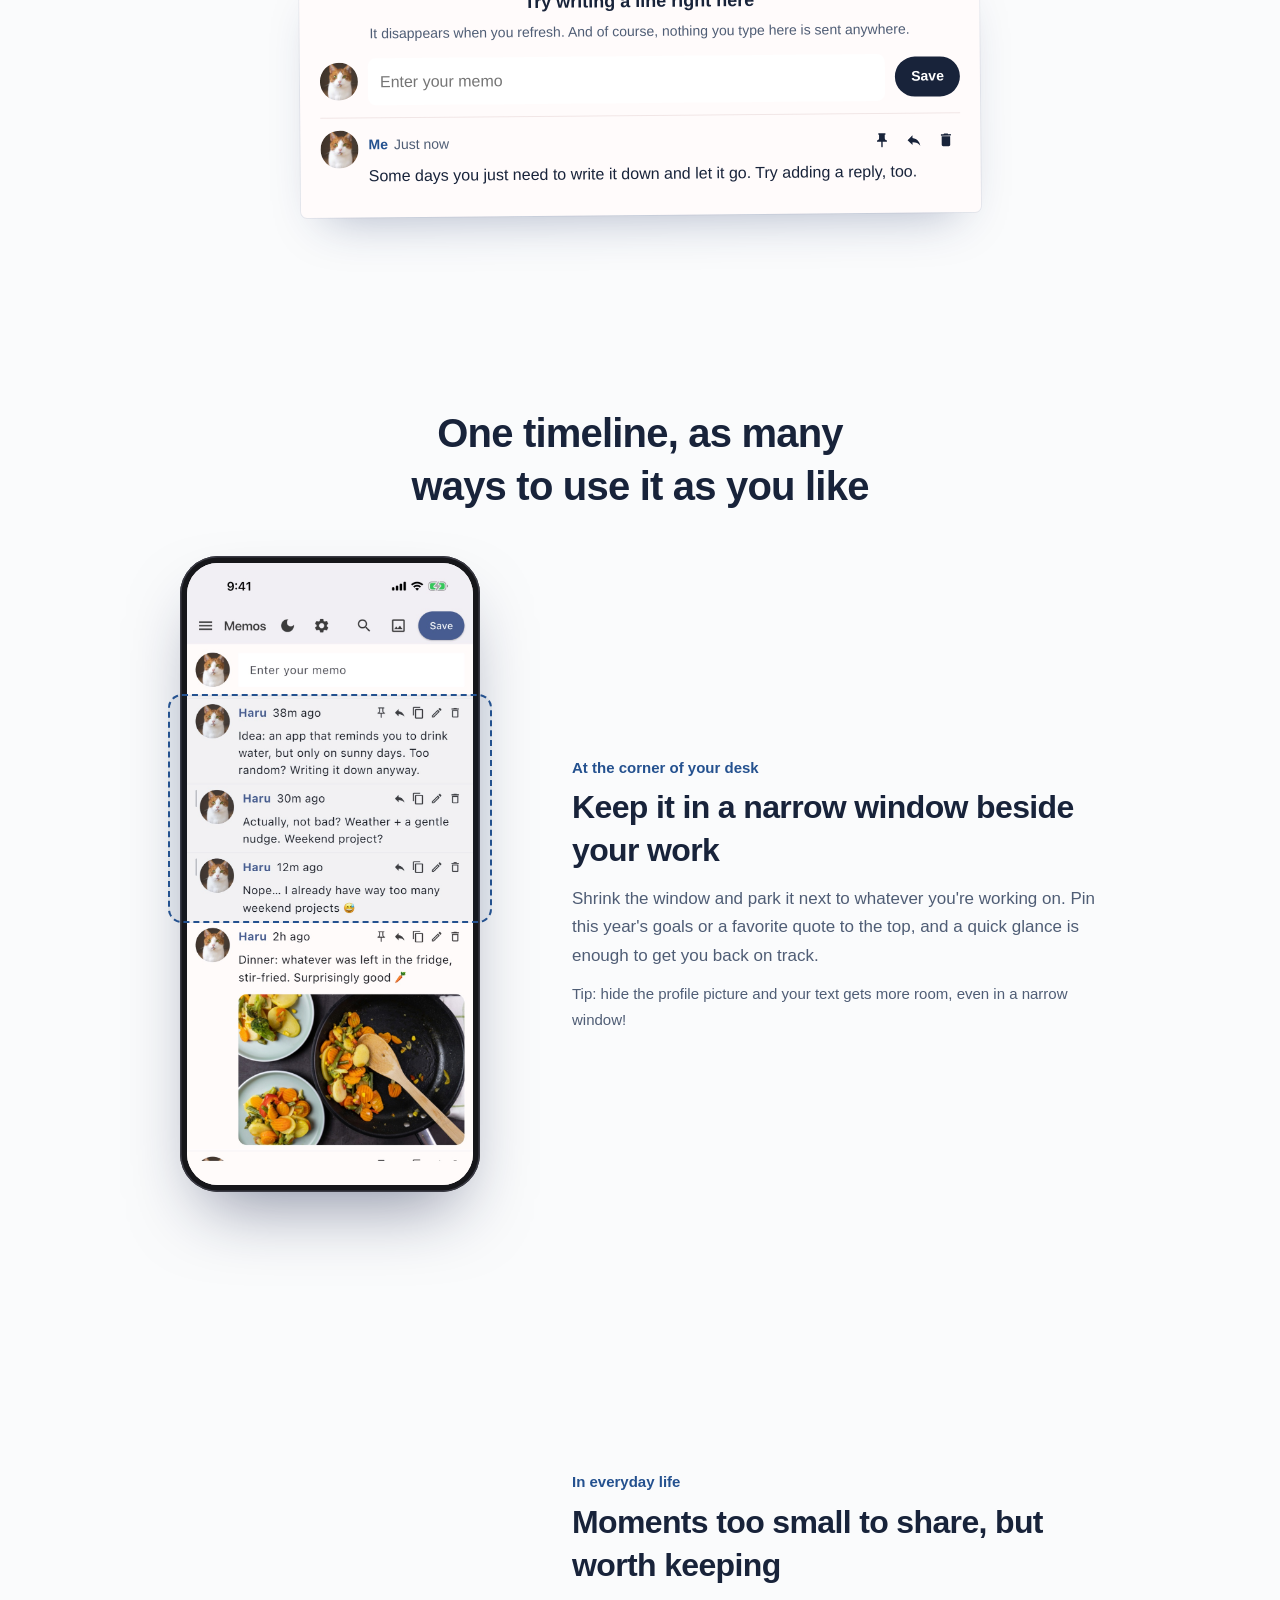
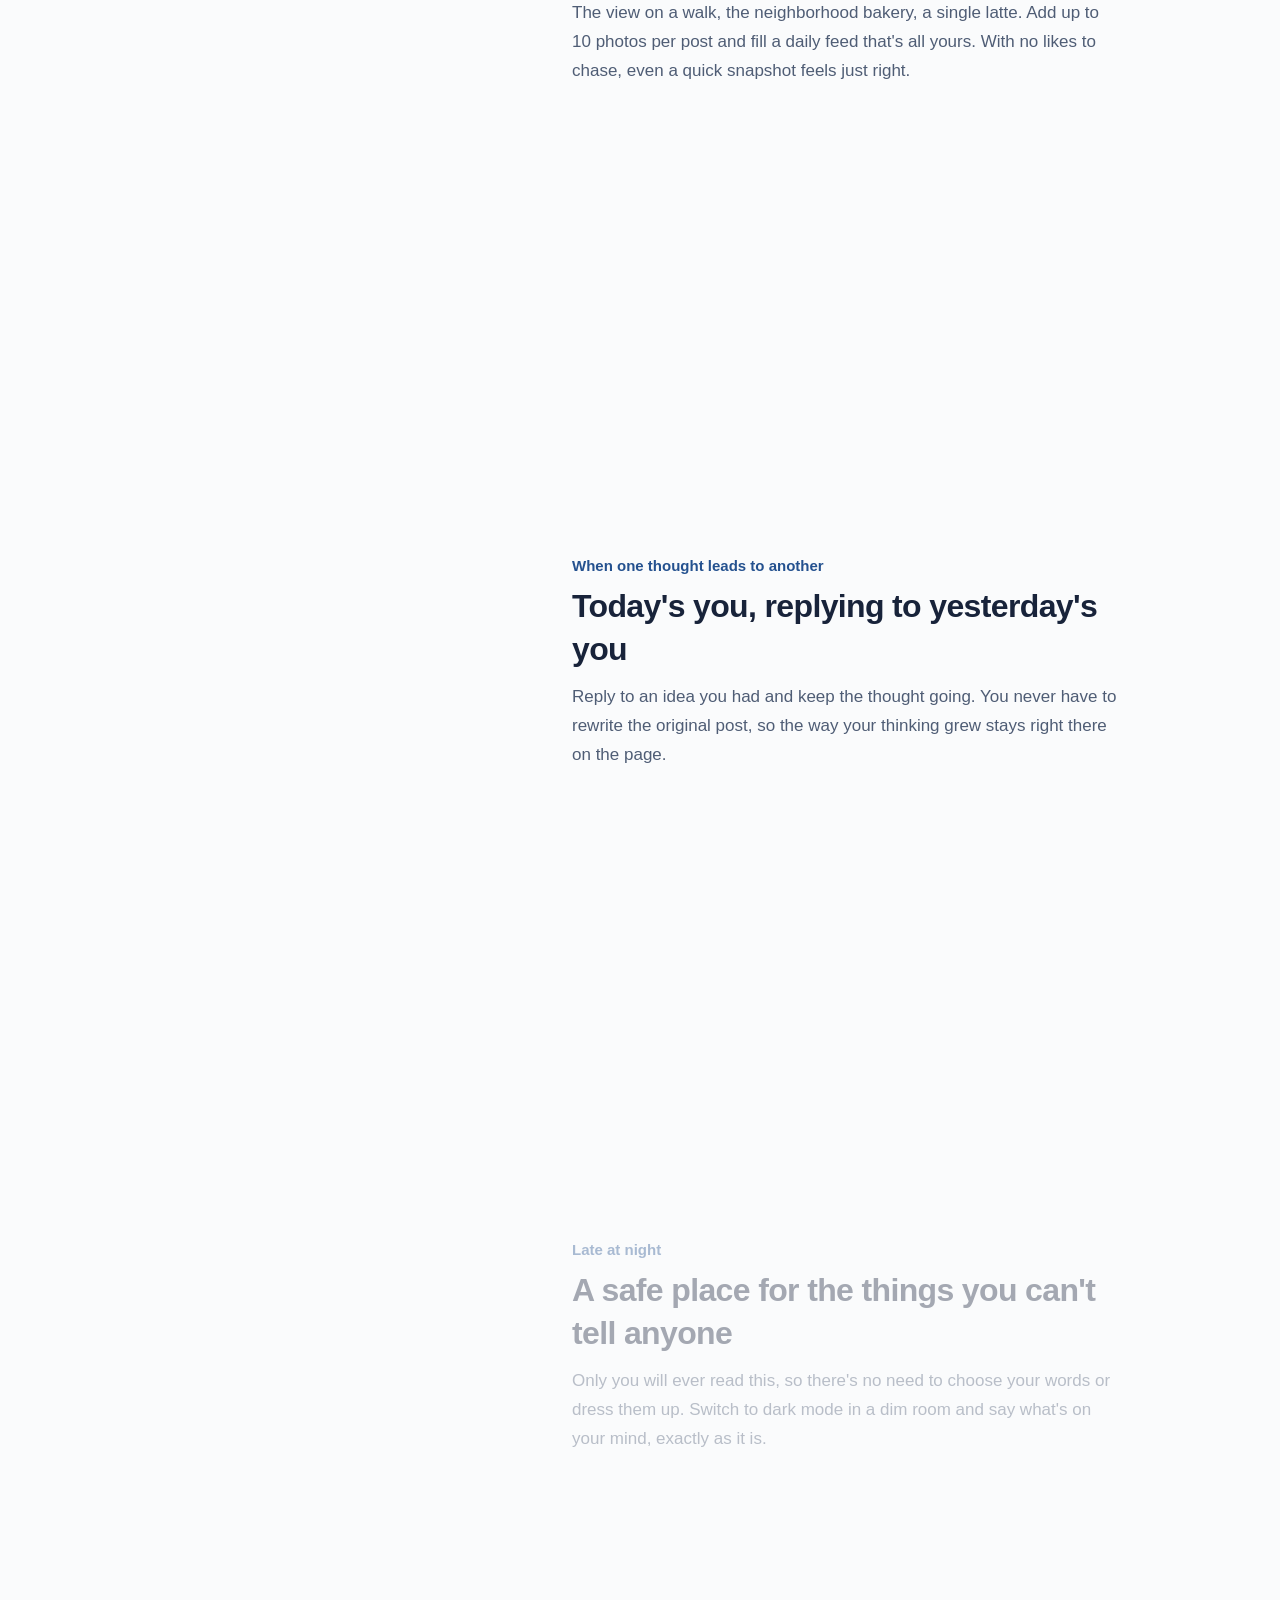
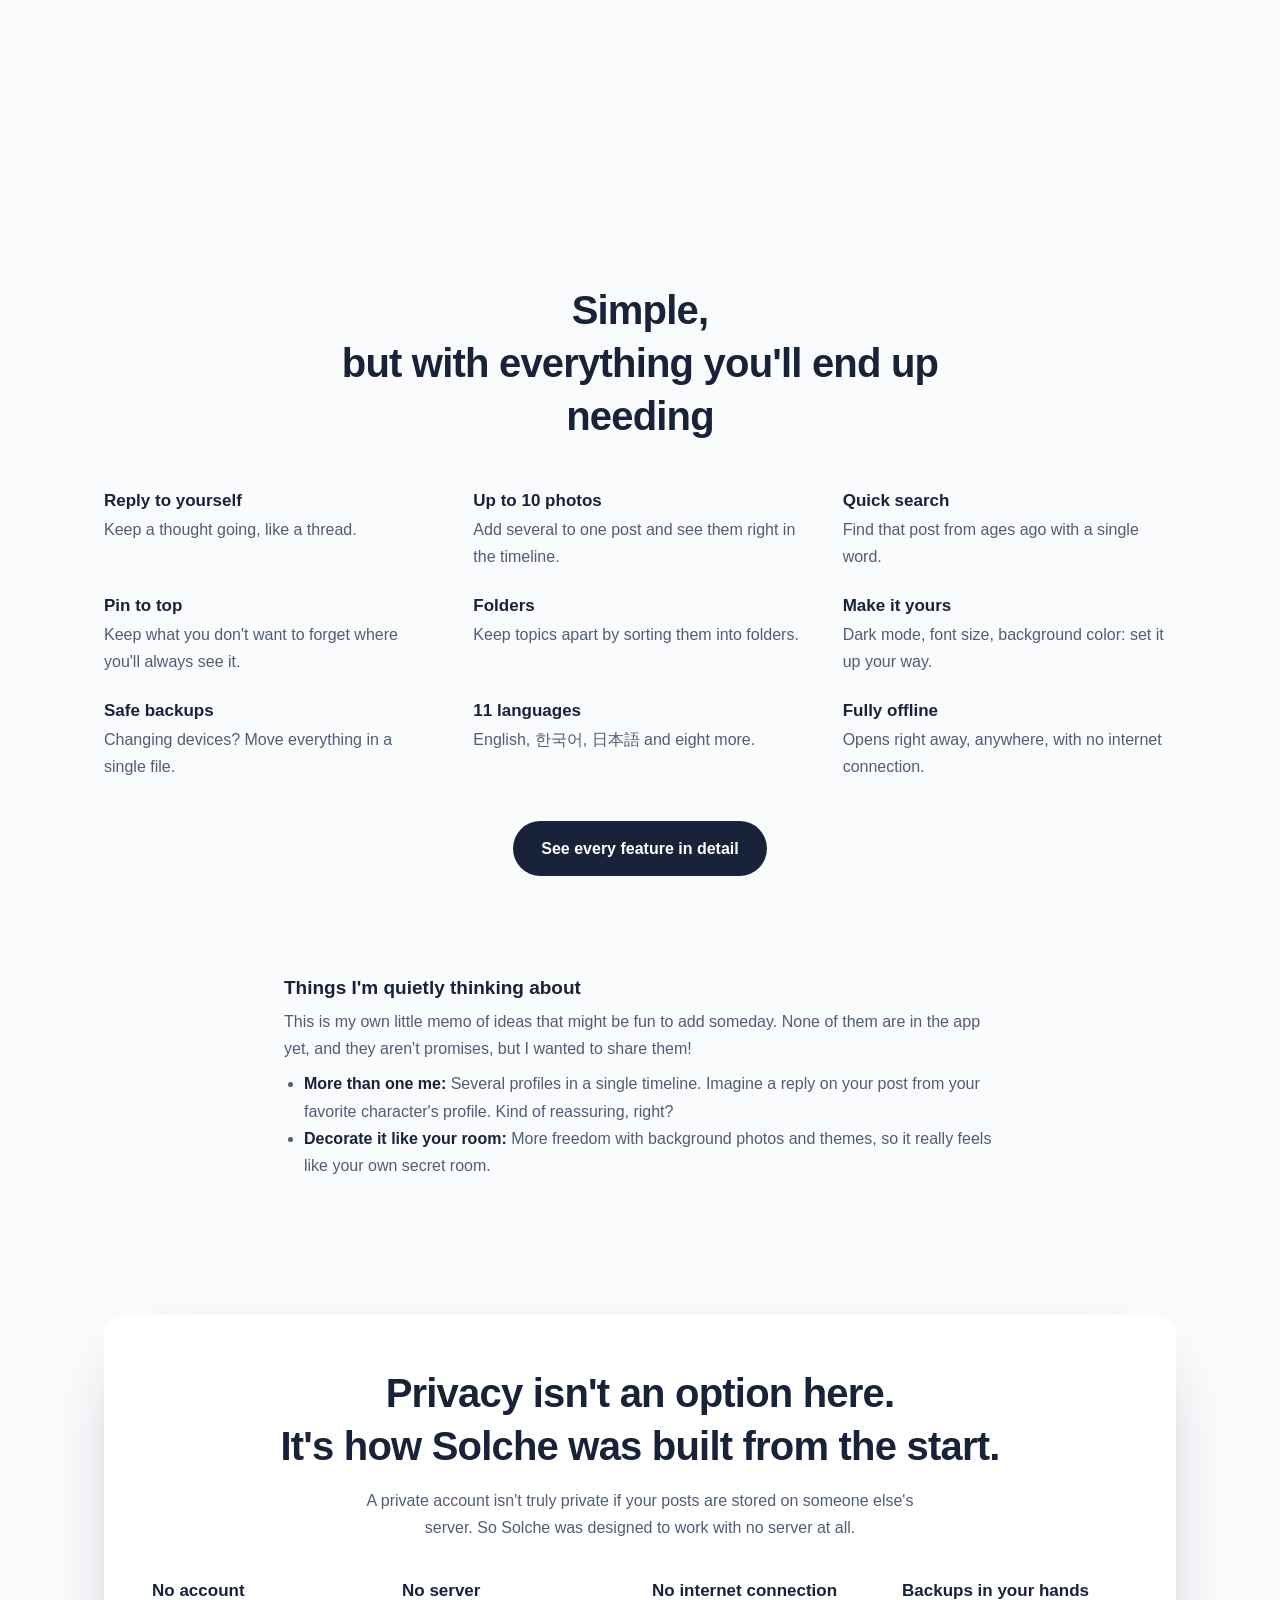
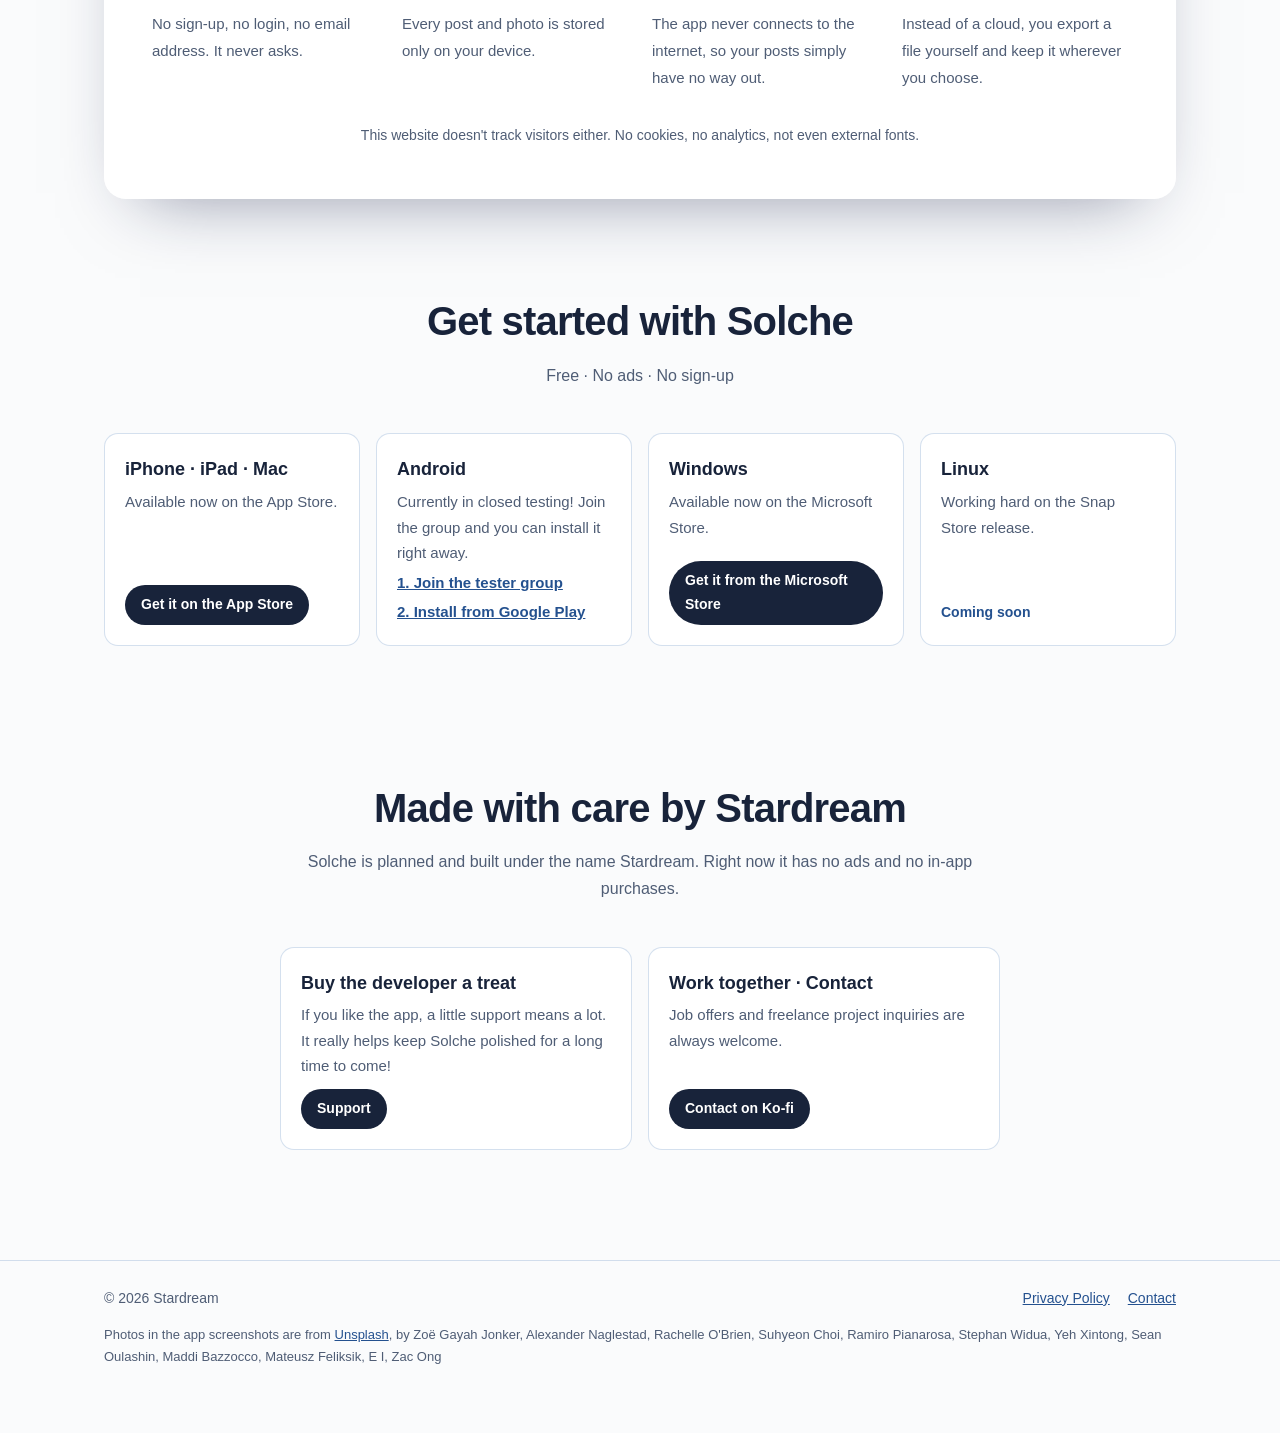
==== commit b2c788f4: "Contact via Ko-fi, link preview images, wording updates" ====
--- a/index.html
+++ b/index.html
@@ -7,12 +7,18 @@
 <meta name="description" content="A social-style timeline that only you can see. No account, no server. Everything you write stays on your device.">
 <meta property="og:title" content="Solche — Your private timeline">
 <meta property="og:description" content="No account, no server. Everything you write stays on your device.">
-<meta property="og:image" content="https://stardream-solche.github.io/img/en/tl-light.jpg">
+<meta property="og:image" content="https://stardream-solche.github.io/img/en/og.jpg">
 <link rel="canonical" href="https://stardream-solche.github.io/">
 <link rel="alternate" hreflang="en" href="https://stardream-solche.github.io/">
 <link rel="alternate" hreflang="ko" href="https://stardream-solche.github.io/ko/">
 <link rel="alternate" hreflang="ja" href="https://stardream-solche.github.io/ja/">
 <link rel="alternate" hreflang="x-default" href="https://stardream-solche.github.io/">
+<meta property="og:type" content="website">
+<meta property="og:url" content="https://stardream-solche.github.io/">
+<meta property="og:site_name" content="Solche">
+<meta property="og:image:width" content="1200">
+<meta property="og:image:height" content="630">
+<meta name="twitter:card" content="summary_large_image">
 <script>(function(){try{var l=localStorage.getItem('solche-lang');if(!l){var a=navigator.languages||[navigator.language||''];for(var i=0;i<a.length;i++){var c=(a[i]||'').toLowerCase().slice(0,2);if(c==='ko'||c==='ja'||c==='en'){l=c;break}}}if(l==='ko'||l==='ja'){location.replace(''+l+'/'+location.hash)}}catch(e){}})();</script>
 <link rel="icon" href="favicon.png">
 <link rel="stylesheet" href="assets/site.css">
@@ -234,20 +240,19 @@
   <section id="maker">
     <div class="wrap">
       <div class="head">
-        <h2>Made with care by a solo developer</h2>
-        <p>Solche is planned and built by one person, under the name Stardream. Right now it has no ads and no in-app purchases.</p>
+        <h2>Made with care by Stardream</h2>
+        <p>Solche is planned and built under the name Stardream. Right now it has no ads and no in-app purchases.</p>
       </div>
       <div class="maker">
         <div>
           <b>Buy the developer a treat</b>
-          <span>If you like the app, a little support means a lot. It really helps me keep polishing Solche for a long time to come!</span>
+          <span>If you like the app, a little support means a lot. It really helps keep Solche polished for a long time to come!</span>
           <a class="btn small" href="https://ko-fi.com/stardream_software">Support</a>
         </div>
         <div>
-          <b>Work with me · Contact</b>
+          <b>Work together · Contact</b>
           <span>Job offers and freelance project inquiries are always welcome.</span>
-          <a class="btn small" data-u="siawh28" data-d="naver.com" href="#maker">Send an email</a>
-          <small class="mail-addr" data-u="siawh28" data-d="naver.com" data-show></small>
+          <a class="btn small" href="https://ko-fi.com/stardream_software">Contact on Ko-fi</a>
         </div>
       </div>
     </div>
@@ -259,7 +264,7 @@
     <span>© 2026 Stardream</span>
     <span class="links">
       <a href="https://ko-fi.com/post/Privacy-Policy-for-Solche-X1Q321Q5OX">Privacy Policy</a>
-      <a data-u="siawh28" data-d="naver.com" href="#maker">Contact</a>
+      <a href="https://ko-fi.com/stardream_software">Contact</a>
     </span>
     <p class="credit">Photos in the app screenshots are from <a href="https://unsplash.com">Unsplash</a>, by Zoë Gayah Jonker, Alexander Naglestad, Rachelle O'Brien, Suhyeon Choi, Ramiro Pianarosa, Stephan Widua, Yeh Xintong, Sean Oulashin, Maddi Bazzocco, Mateusz Feliksik, E I, Zac Ong</p>
   </div>
--- a/assets/site.css
+++ b/assets/site.css
@@ -245,7 +245,6 @@
 @media (max-width: 505px) { .nav-b { display: none; } }
 @media (max-width: 409px) { .nav-a { display: none; } }
 @media (max-width: 345px) { .nav-g { display: none; } }
-.mail-addr { display: block; margin-top: 6px; color: var(--soft); font-size: 14px; }
 
 /* ---------- 언어 메뉴 ---------- */
 header.nav { z-index: 5; } /* 펼친 언어 메뉴가 아래 본문에 가려지지 않게 */
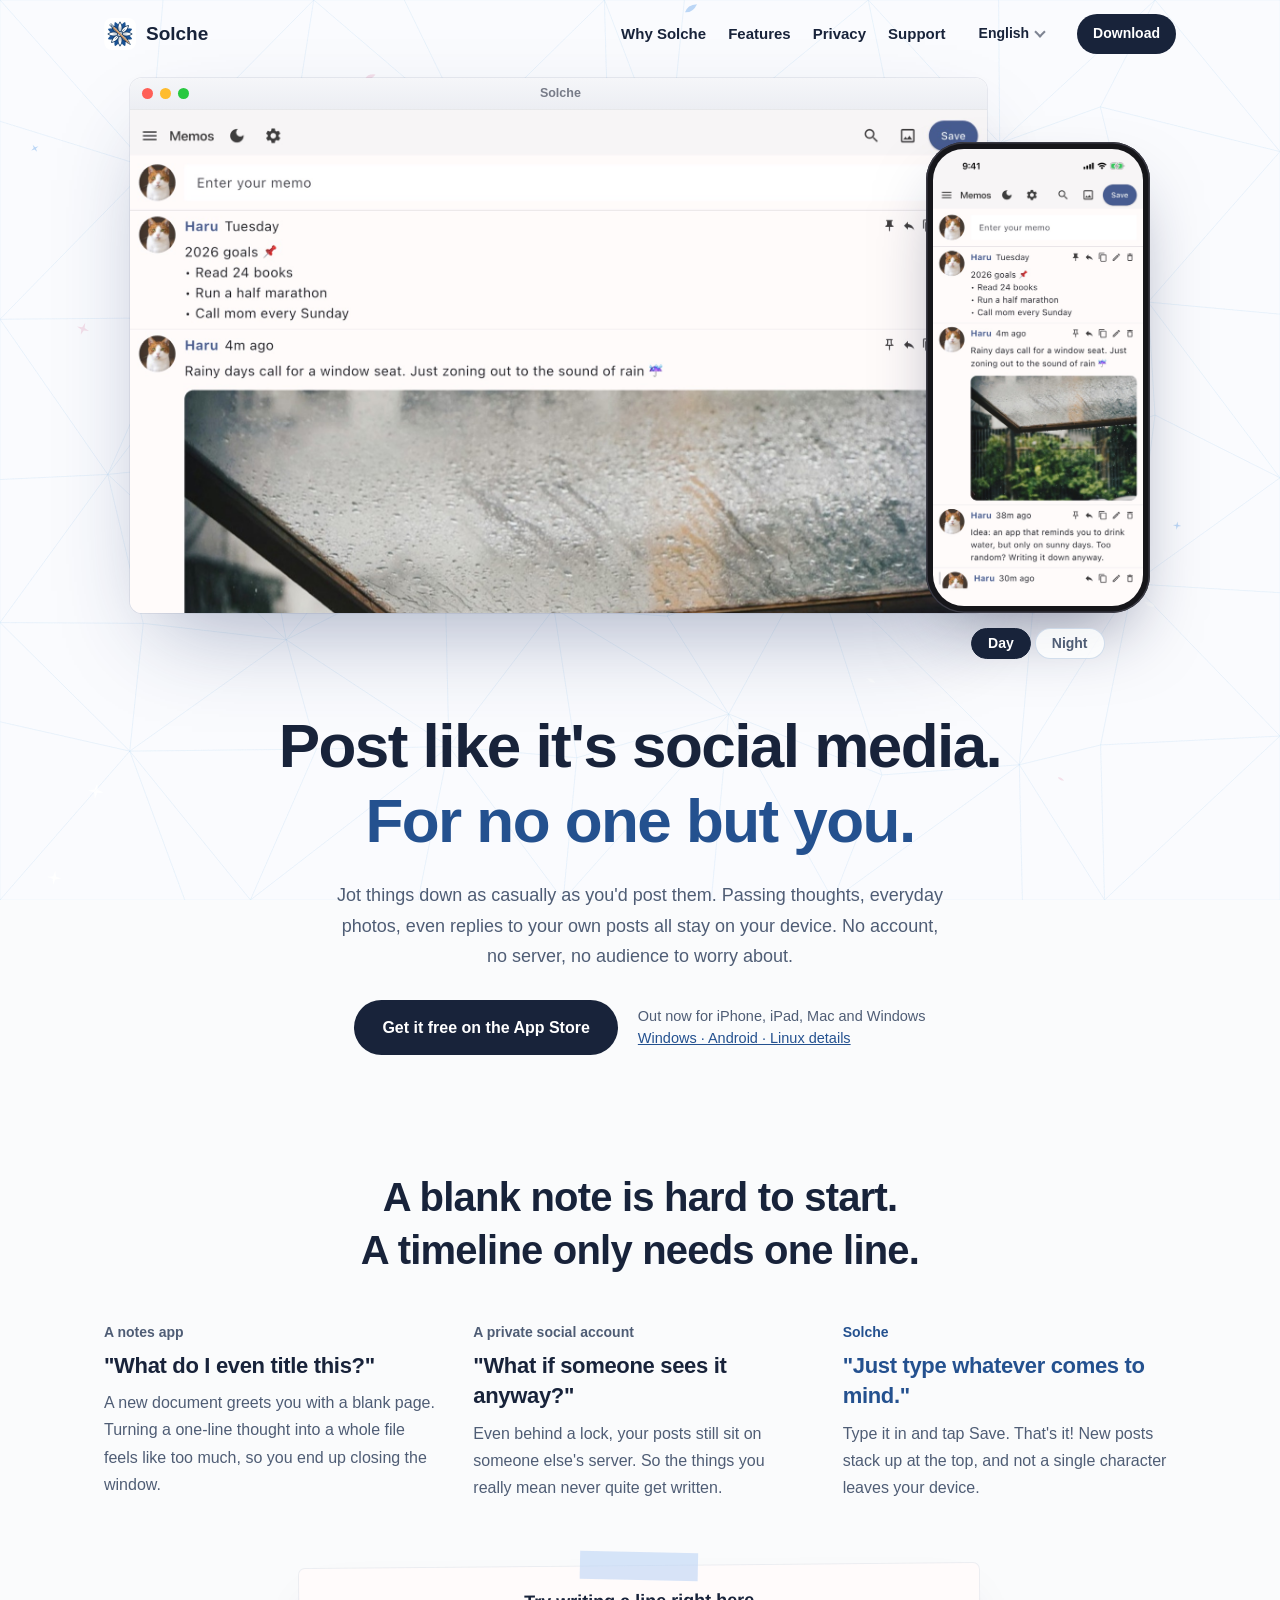
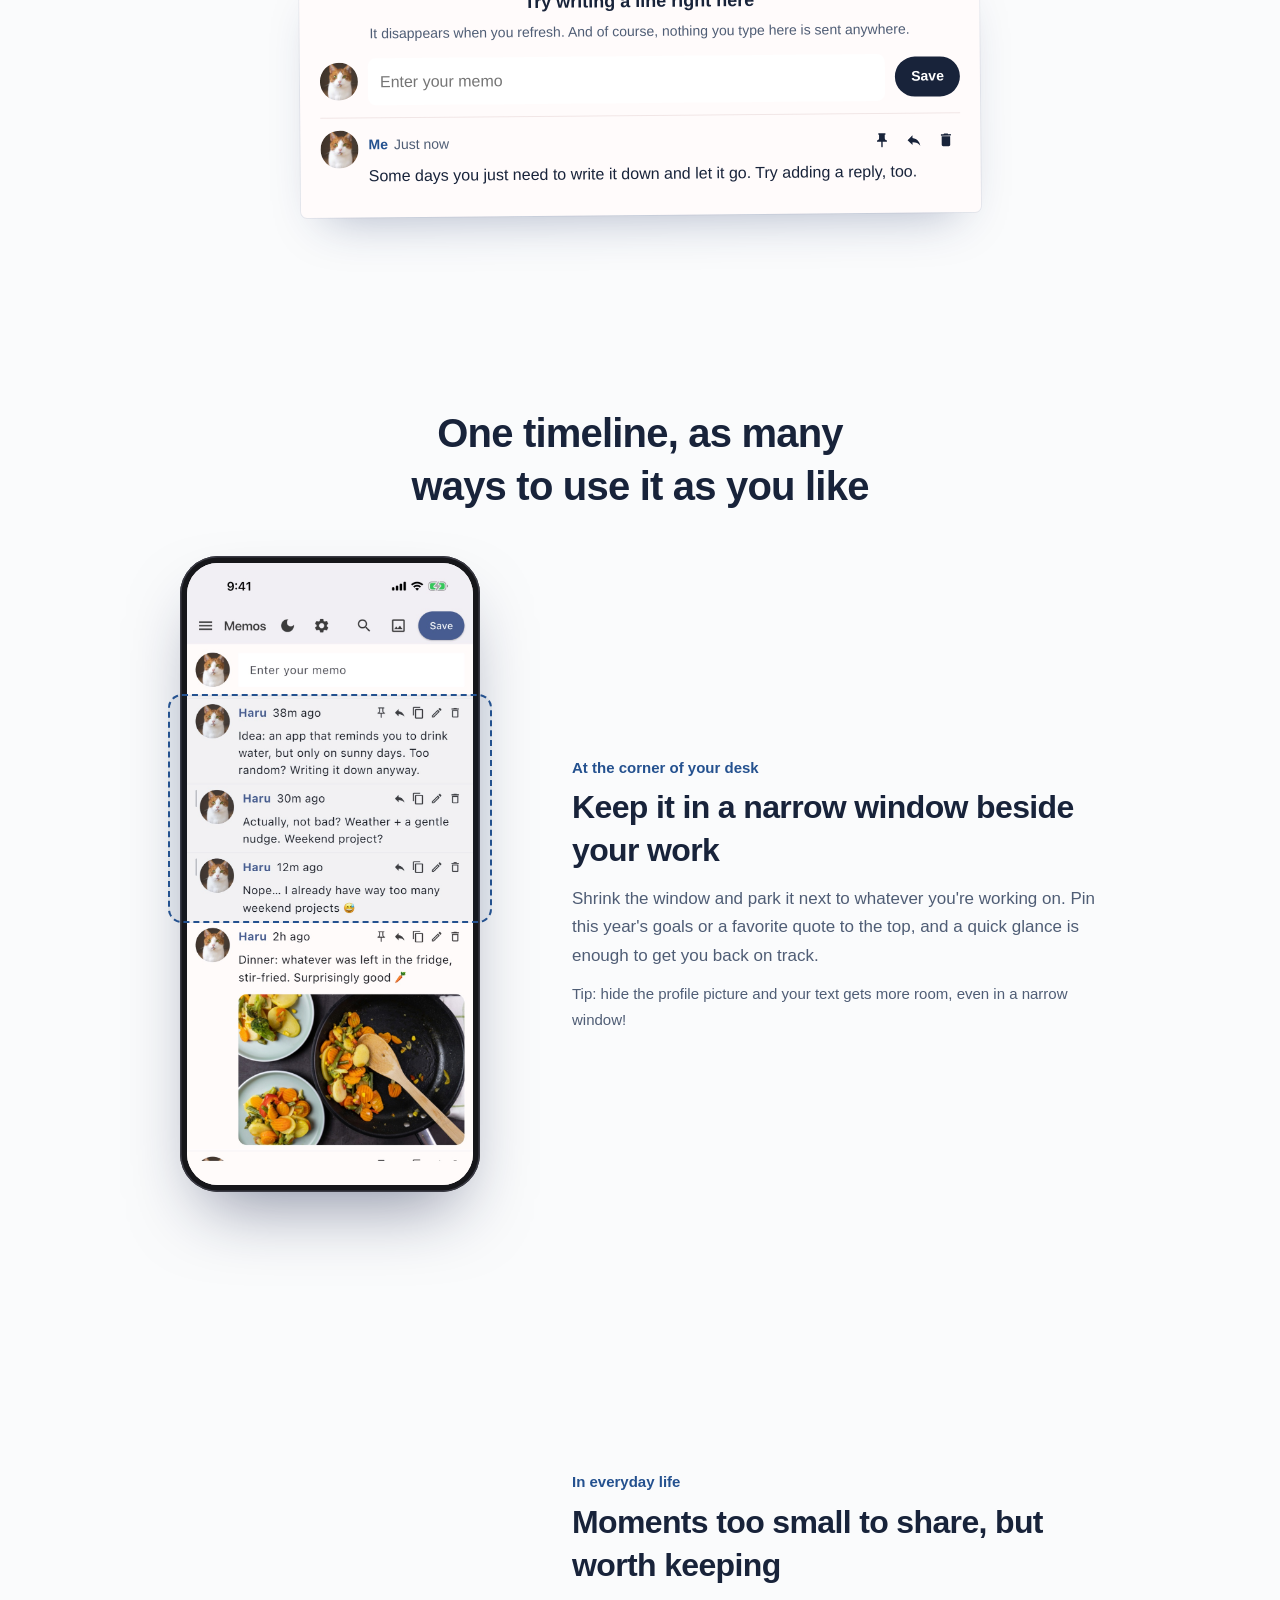
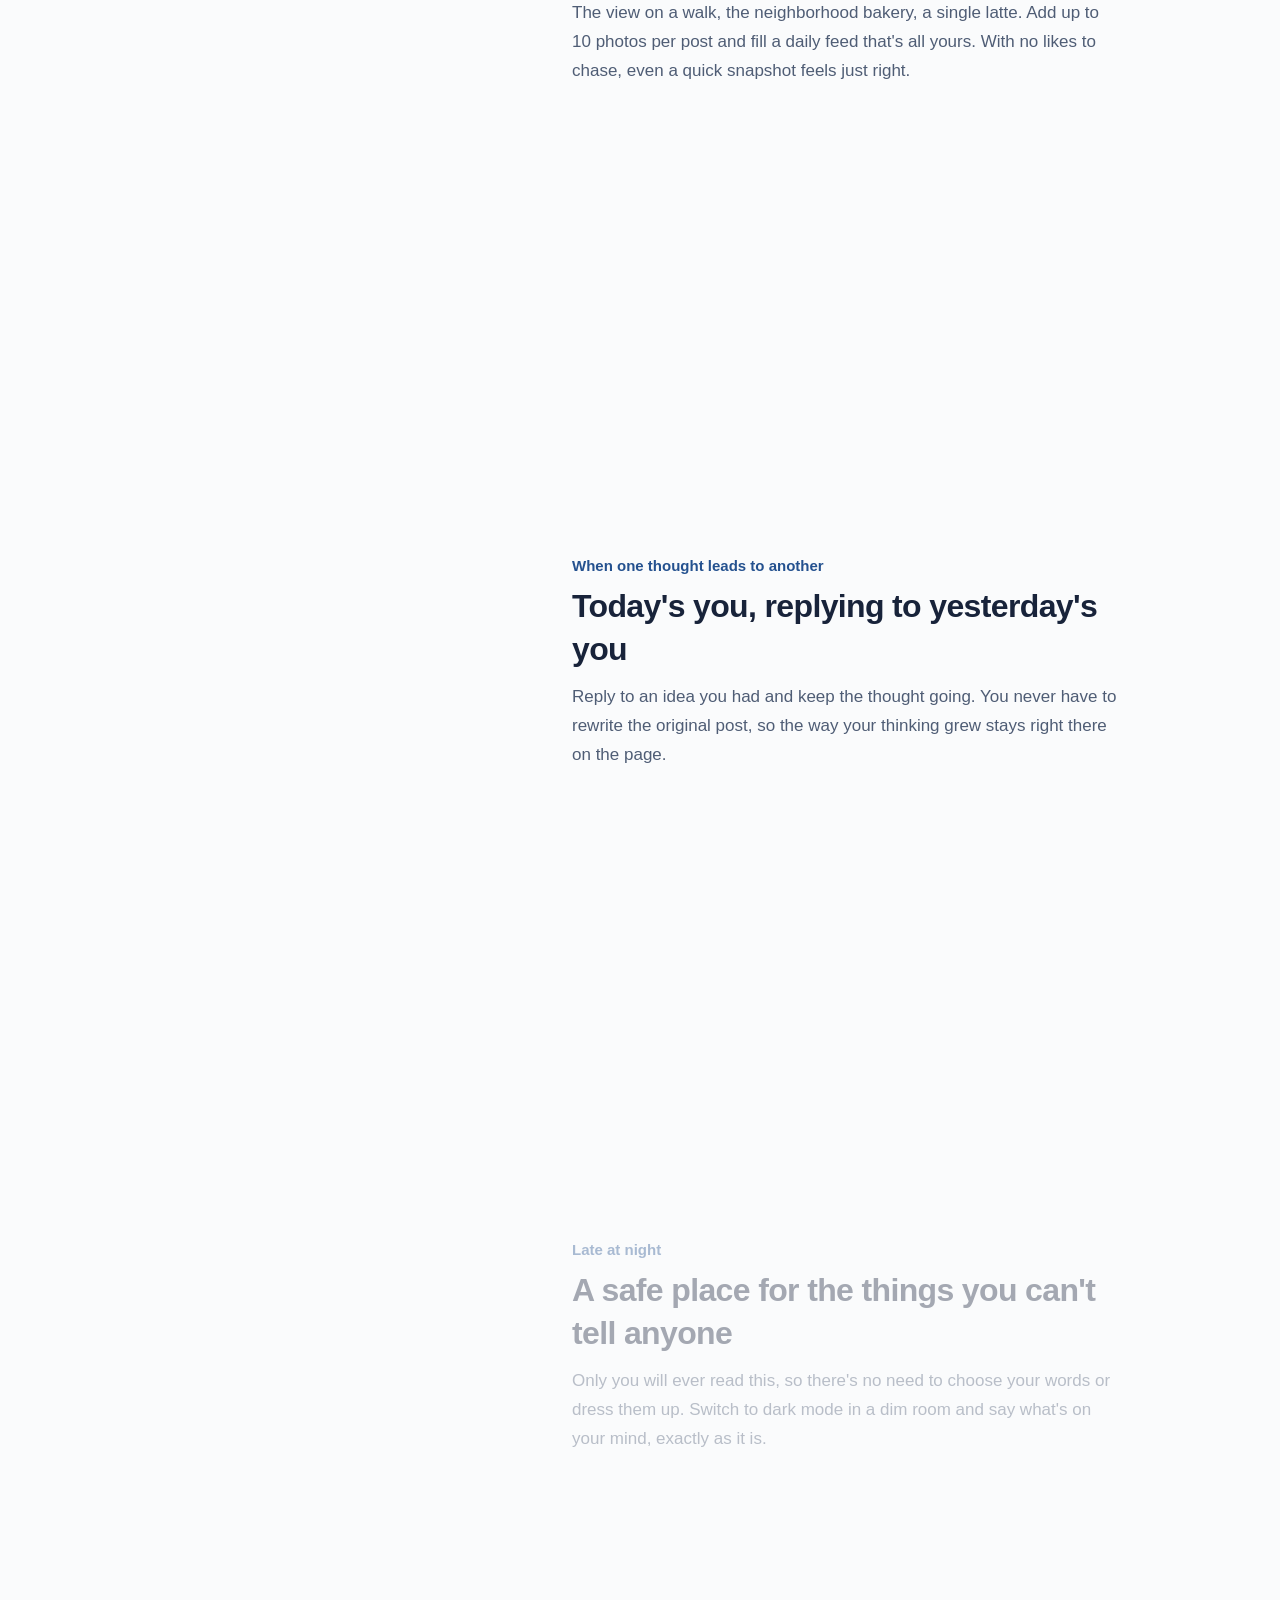
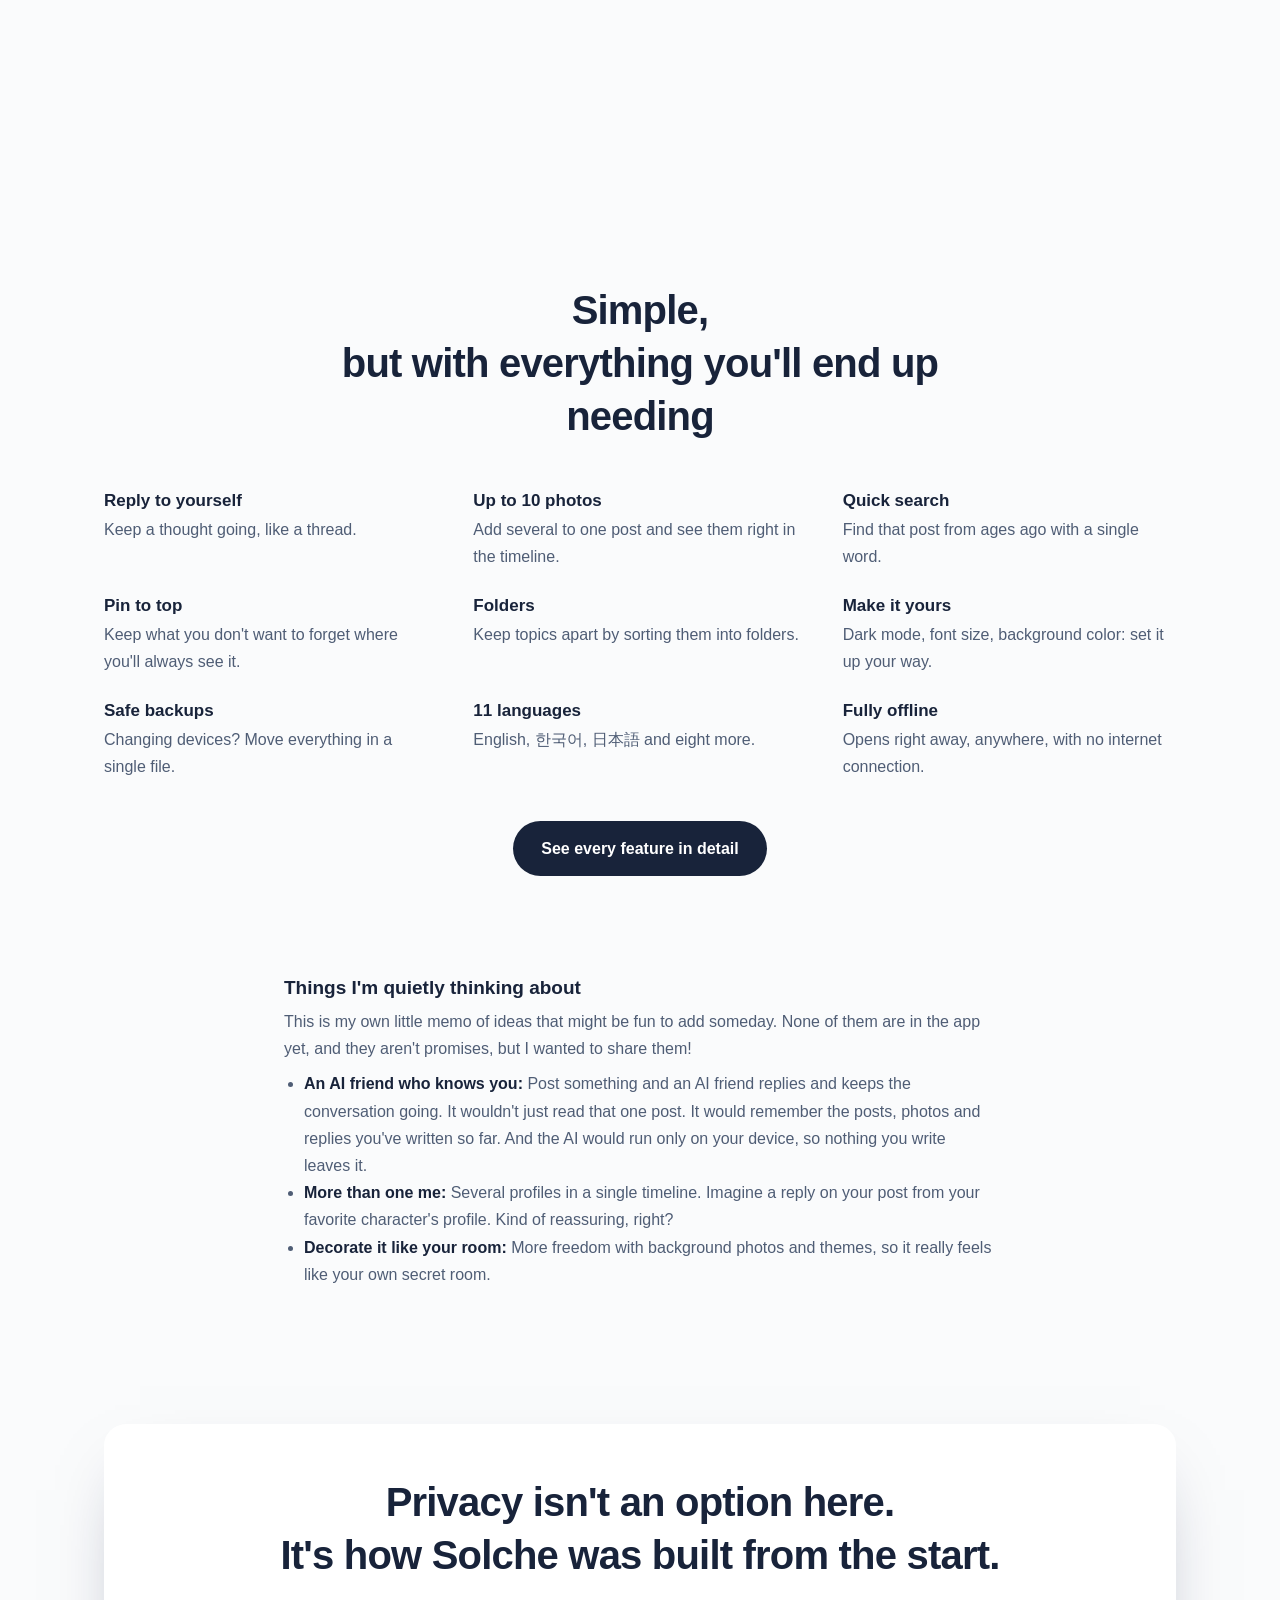
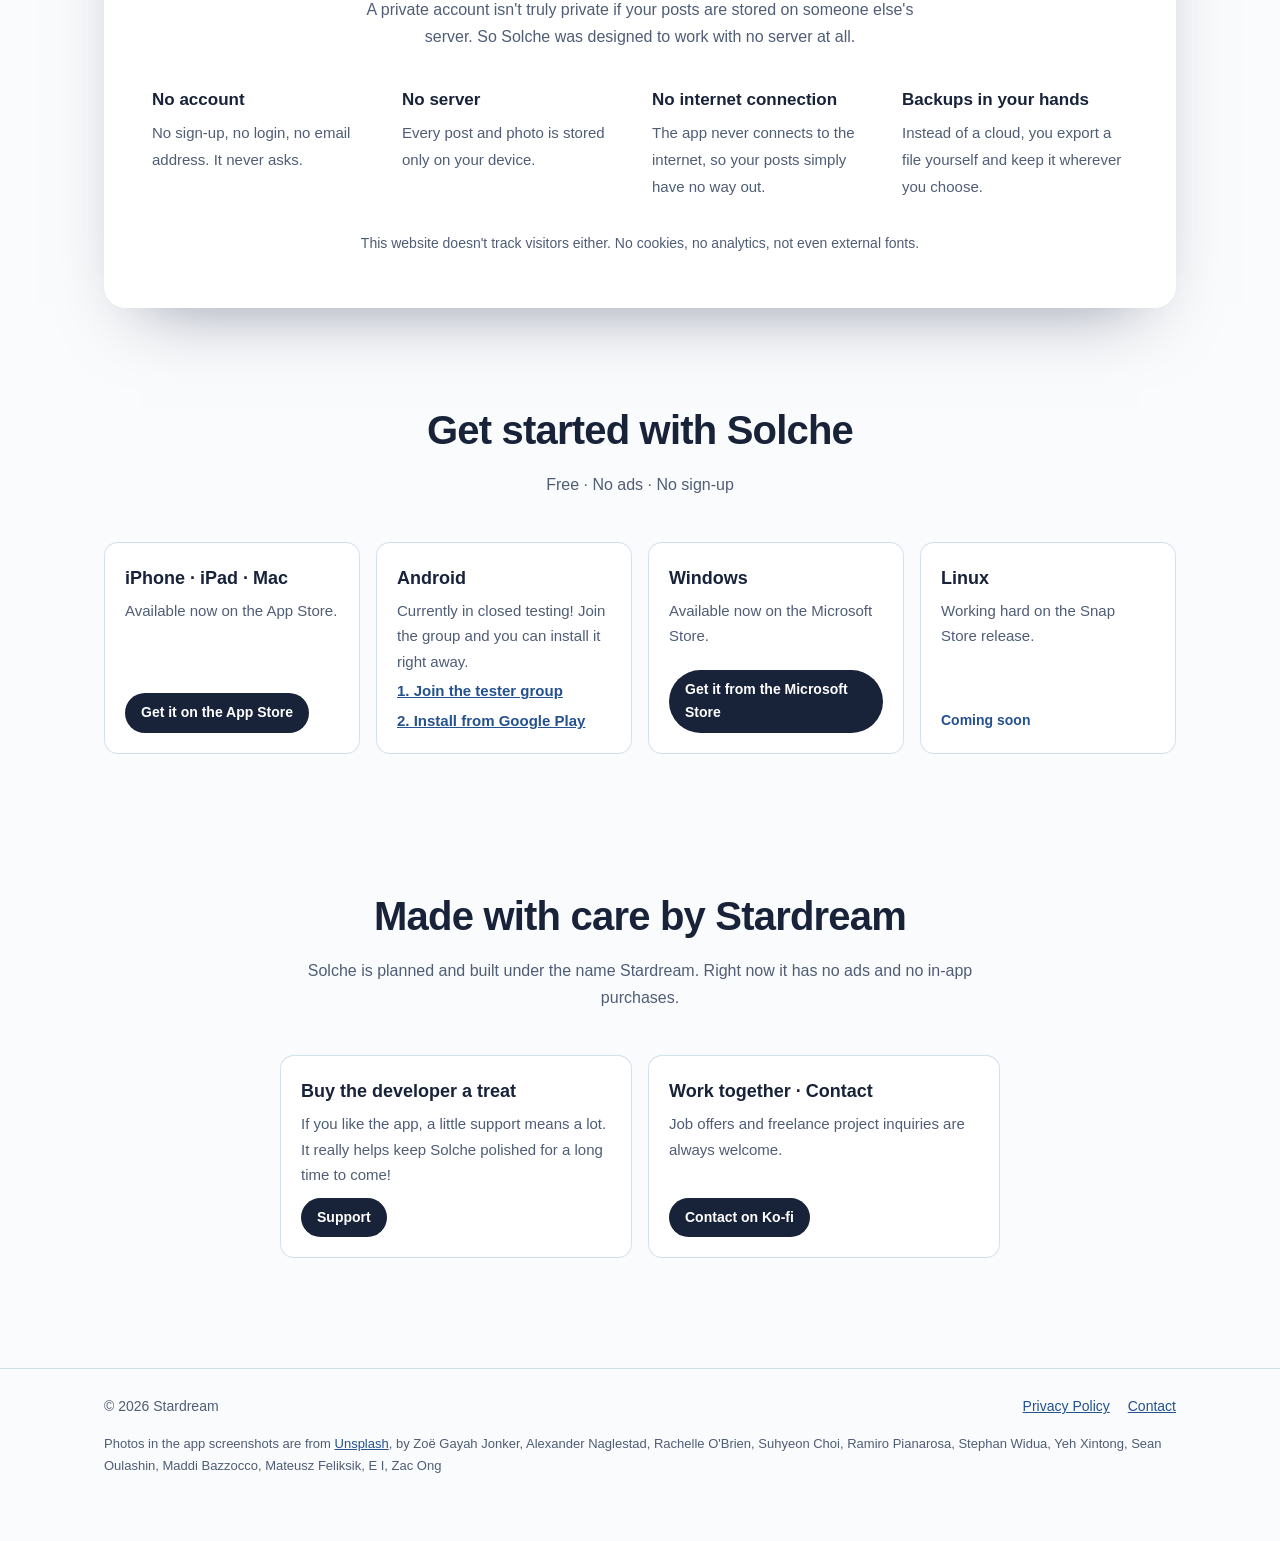
==== commit f1c97261: "Add AI friend idea to the ideas section" ====
--- a/index.html
+++ b/index.html
@@ -189,6 +189,7 @@
         <h3>Things I'm quietly thinking about</h3>
         <p>This is my own little memo of ideas that might be fun to add someday. None of them are in the app yet, and they aren't promises, but I wanted to share them!</p>
         <ul>
+          <li><b>An AI friend who knows you:</b> Post something and an AI friend replies and keeps the conversation going. It wouldn't just read that one post. It would remember the posts, photos and replies you've written so far. And the AI would run only on your device, so nothing you write leaves it.</li>
           <li><b>More than one me:</b> Several profiles in a single timeline. Imagine a reply on your post from your favorite character's profile. Kind of reassuring, right?</li>
           <li><b>Decorate it like your room:</b> More freedom with background photos and themes, so it really feels like your own secret room.</li>
         </ul>
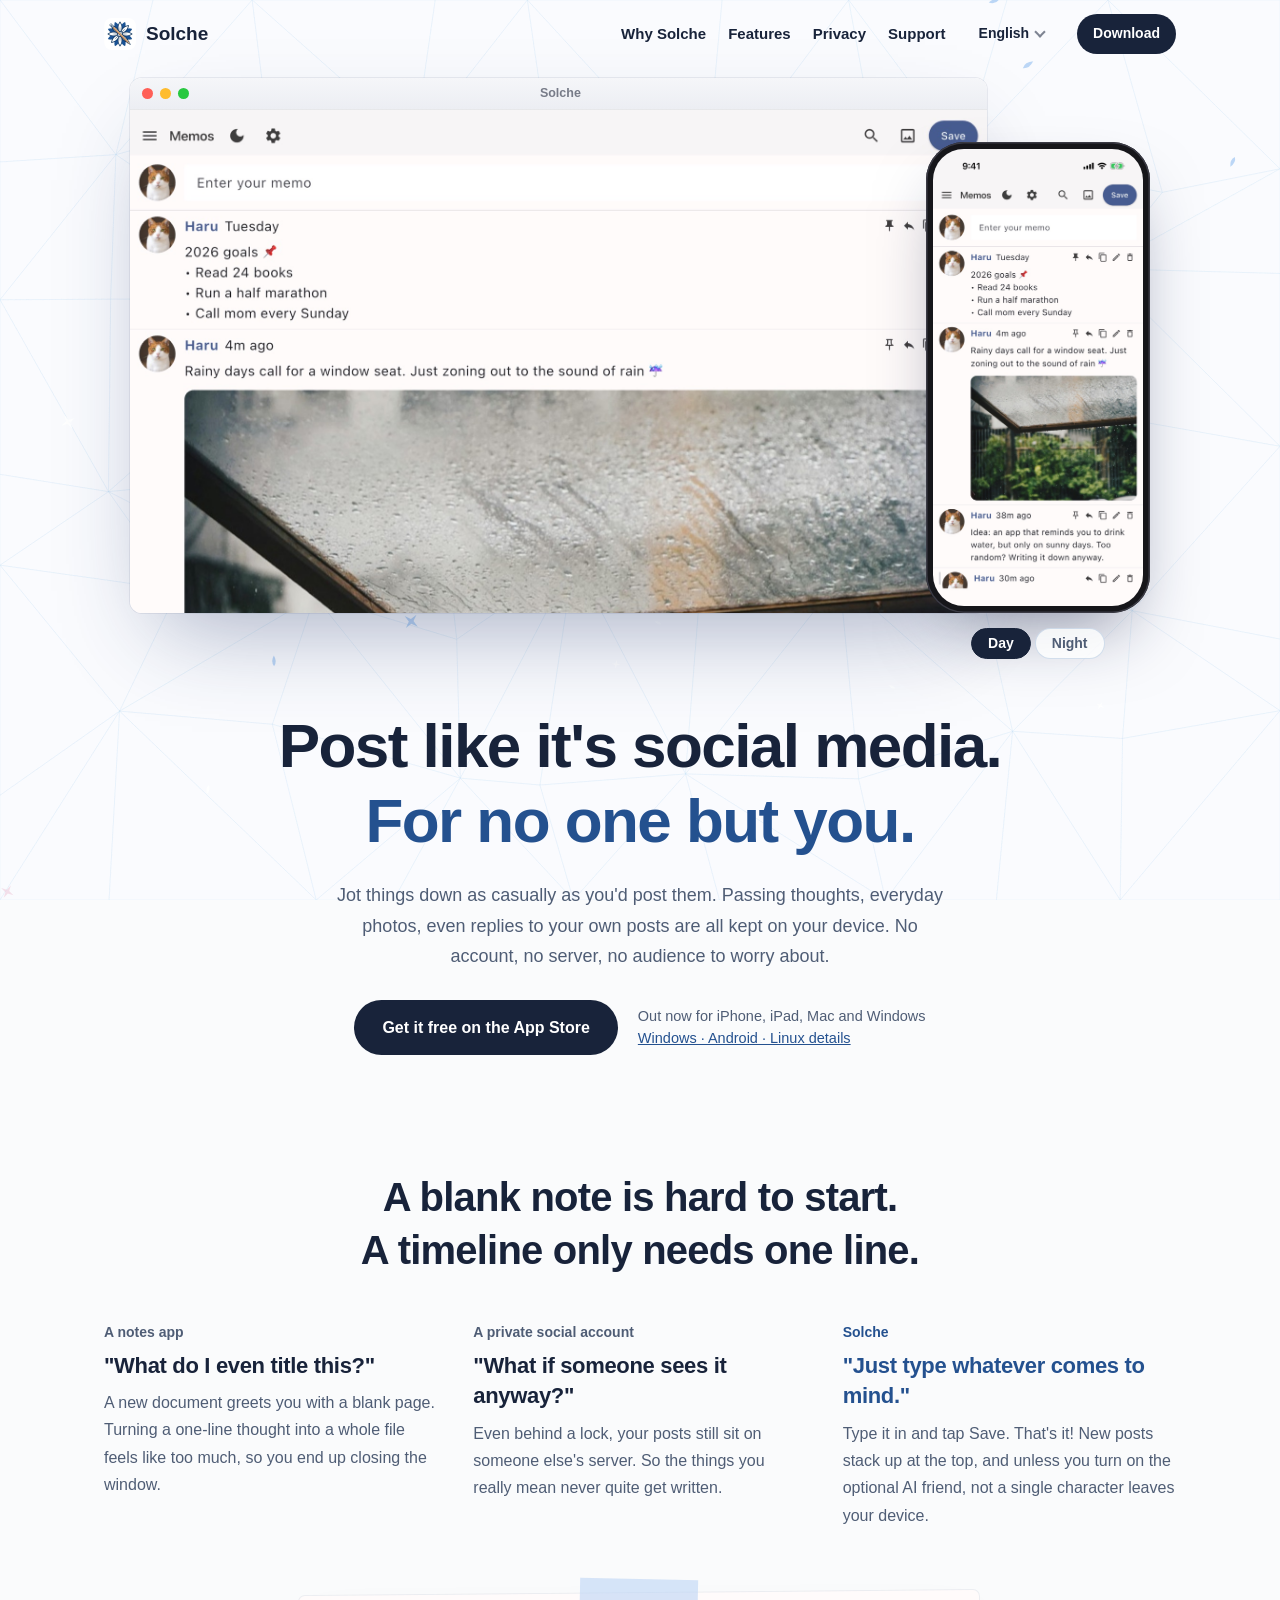
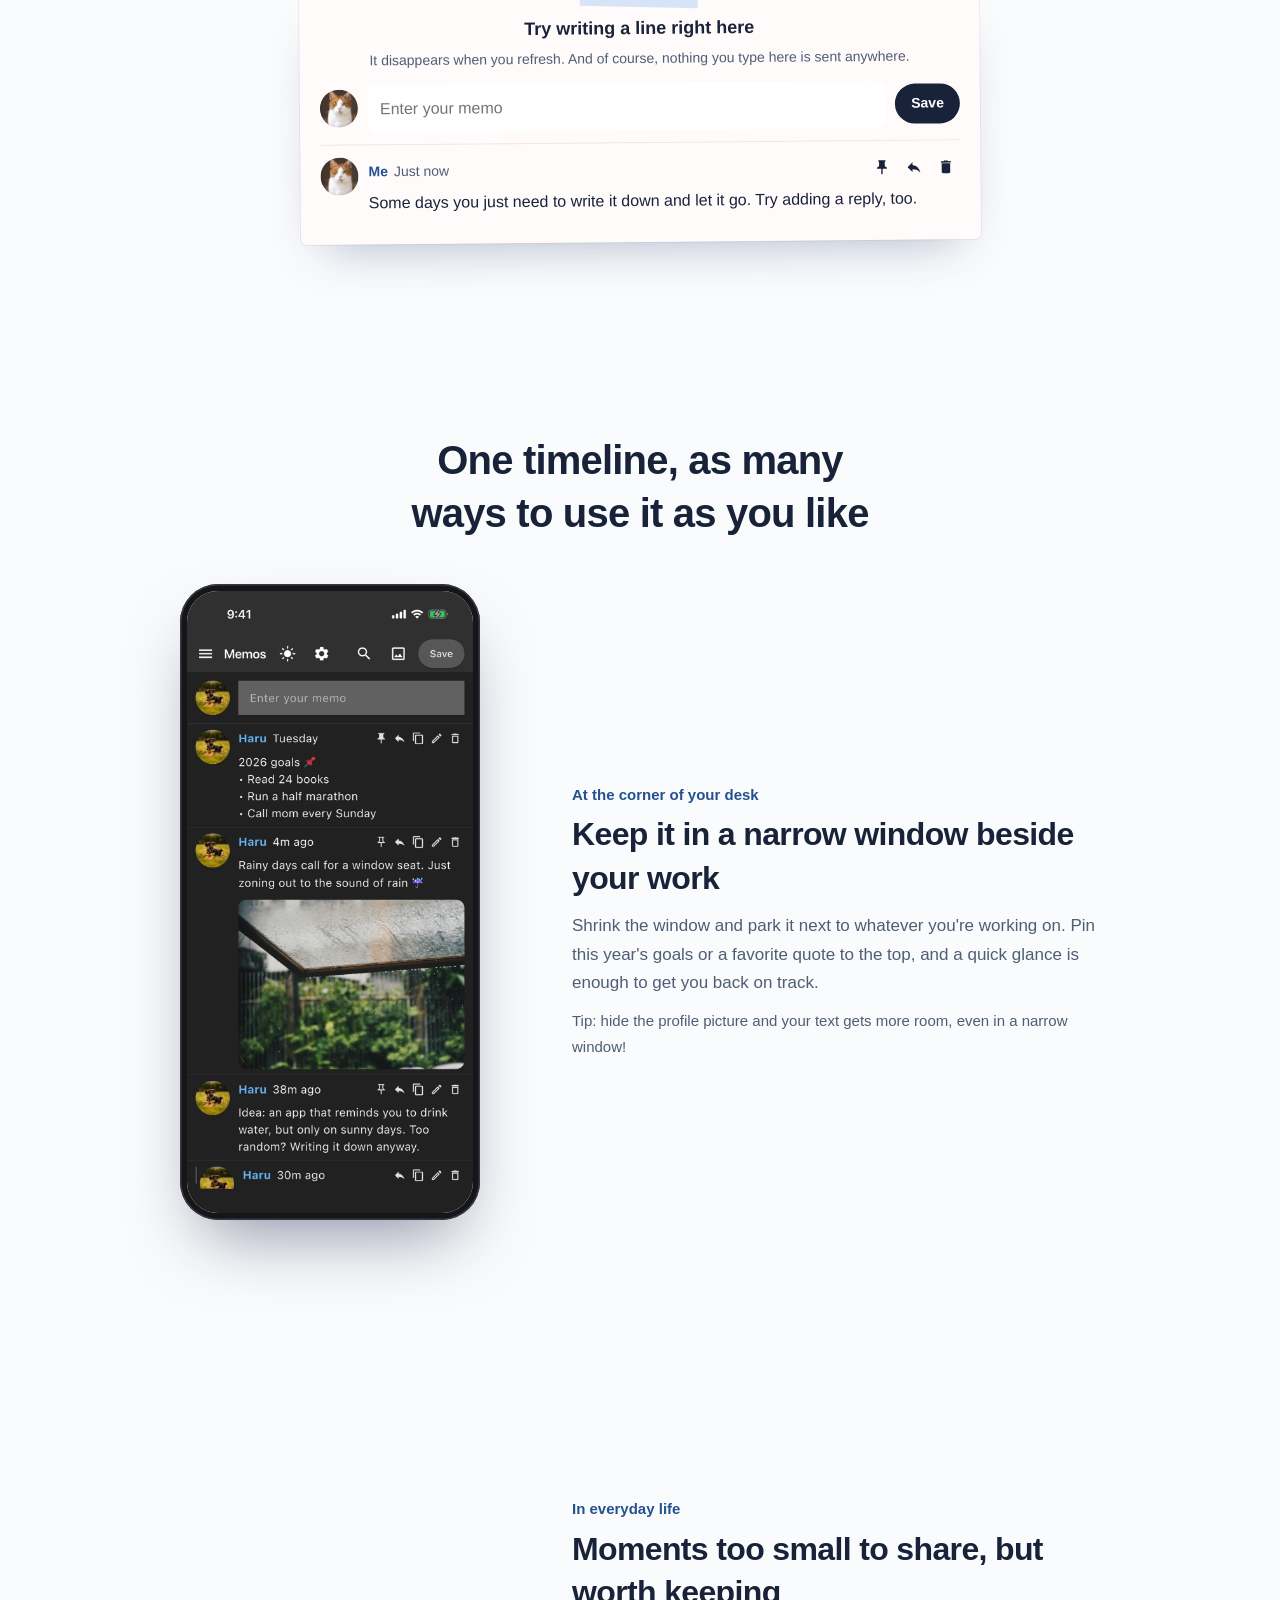
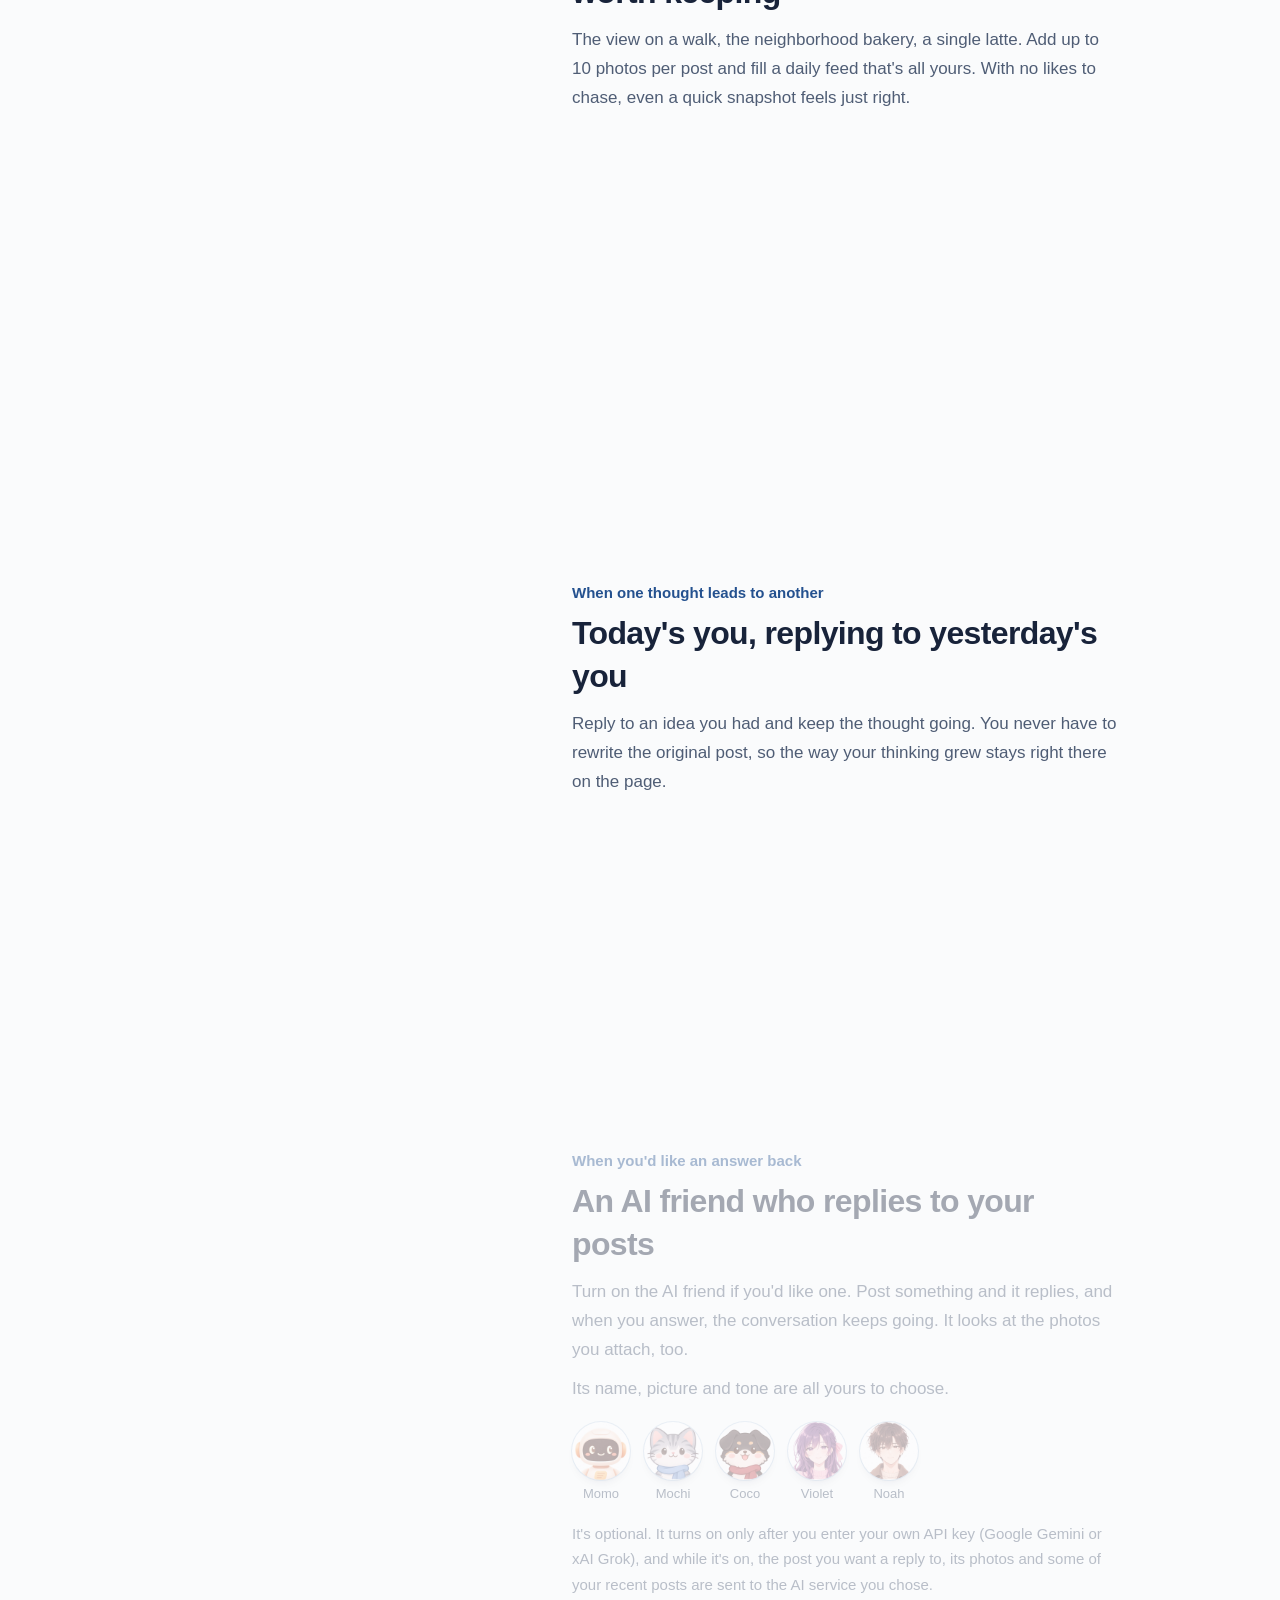
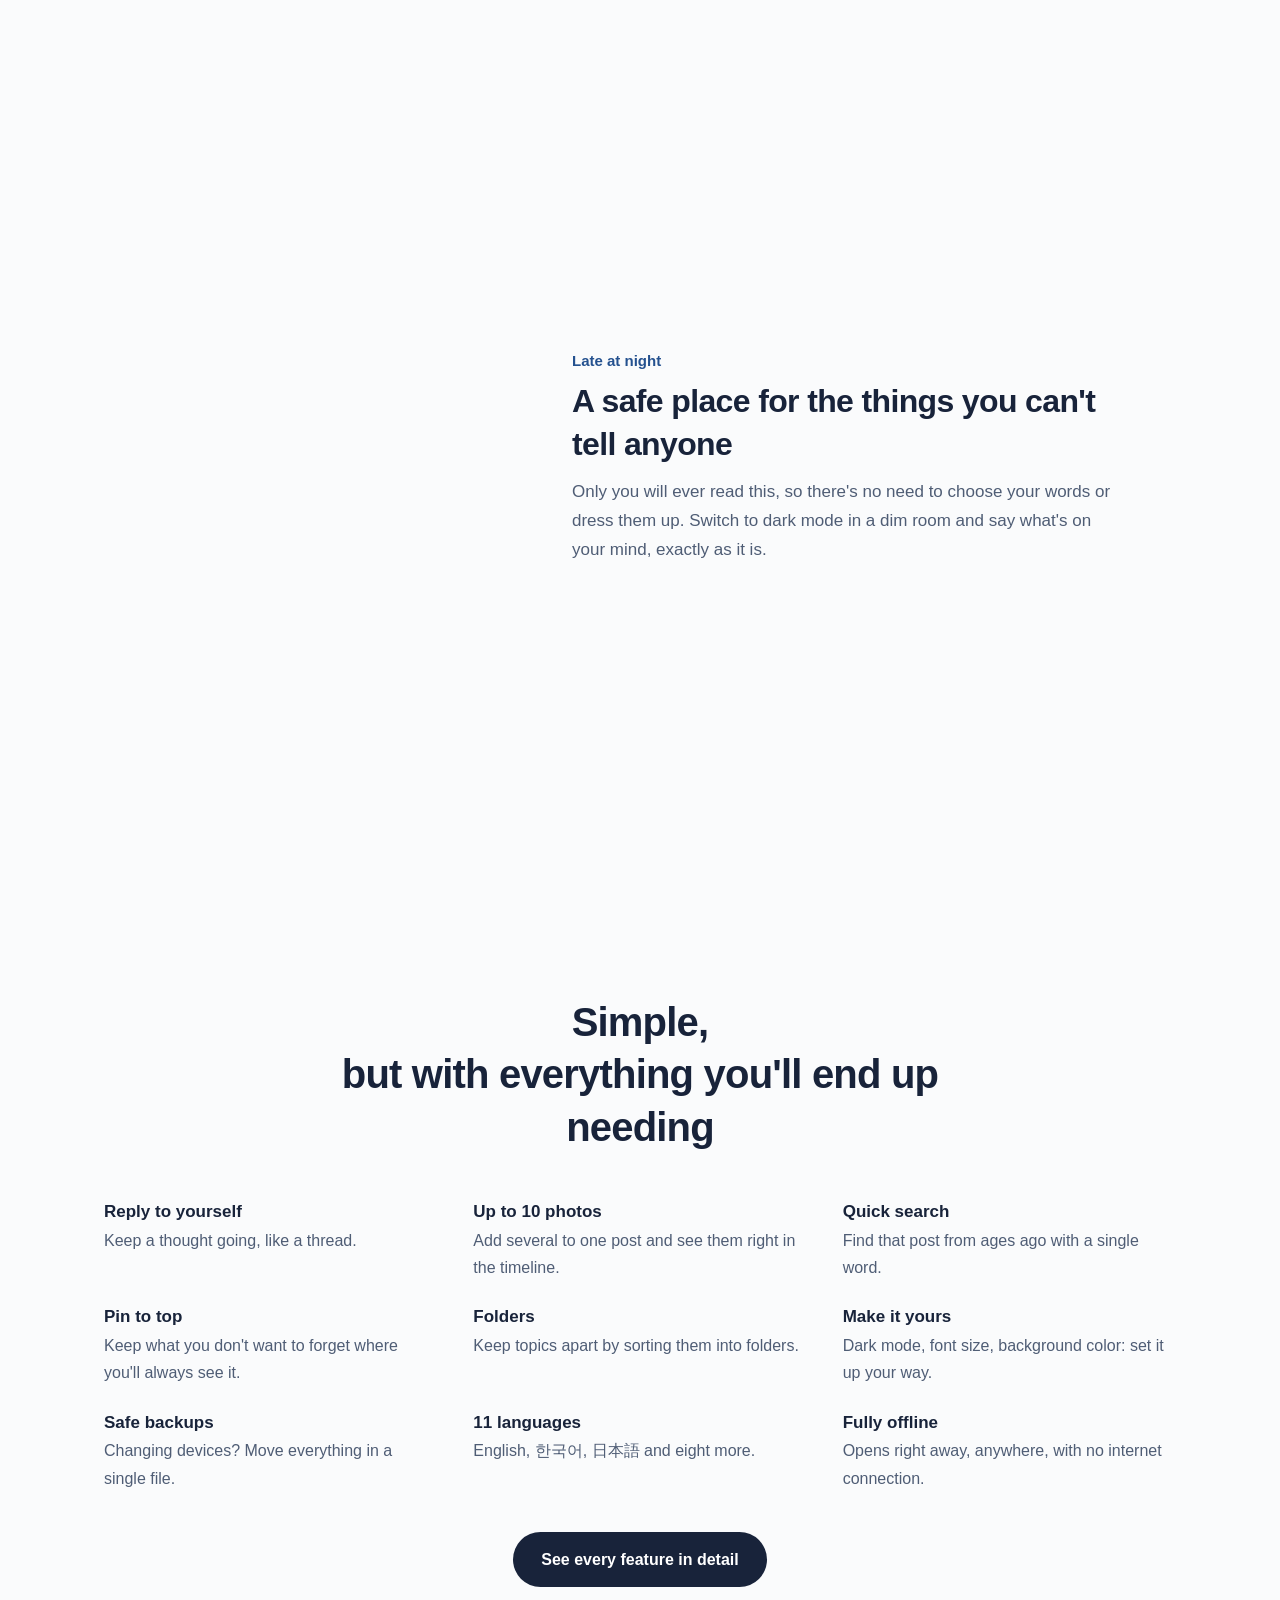
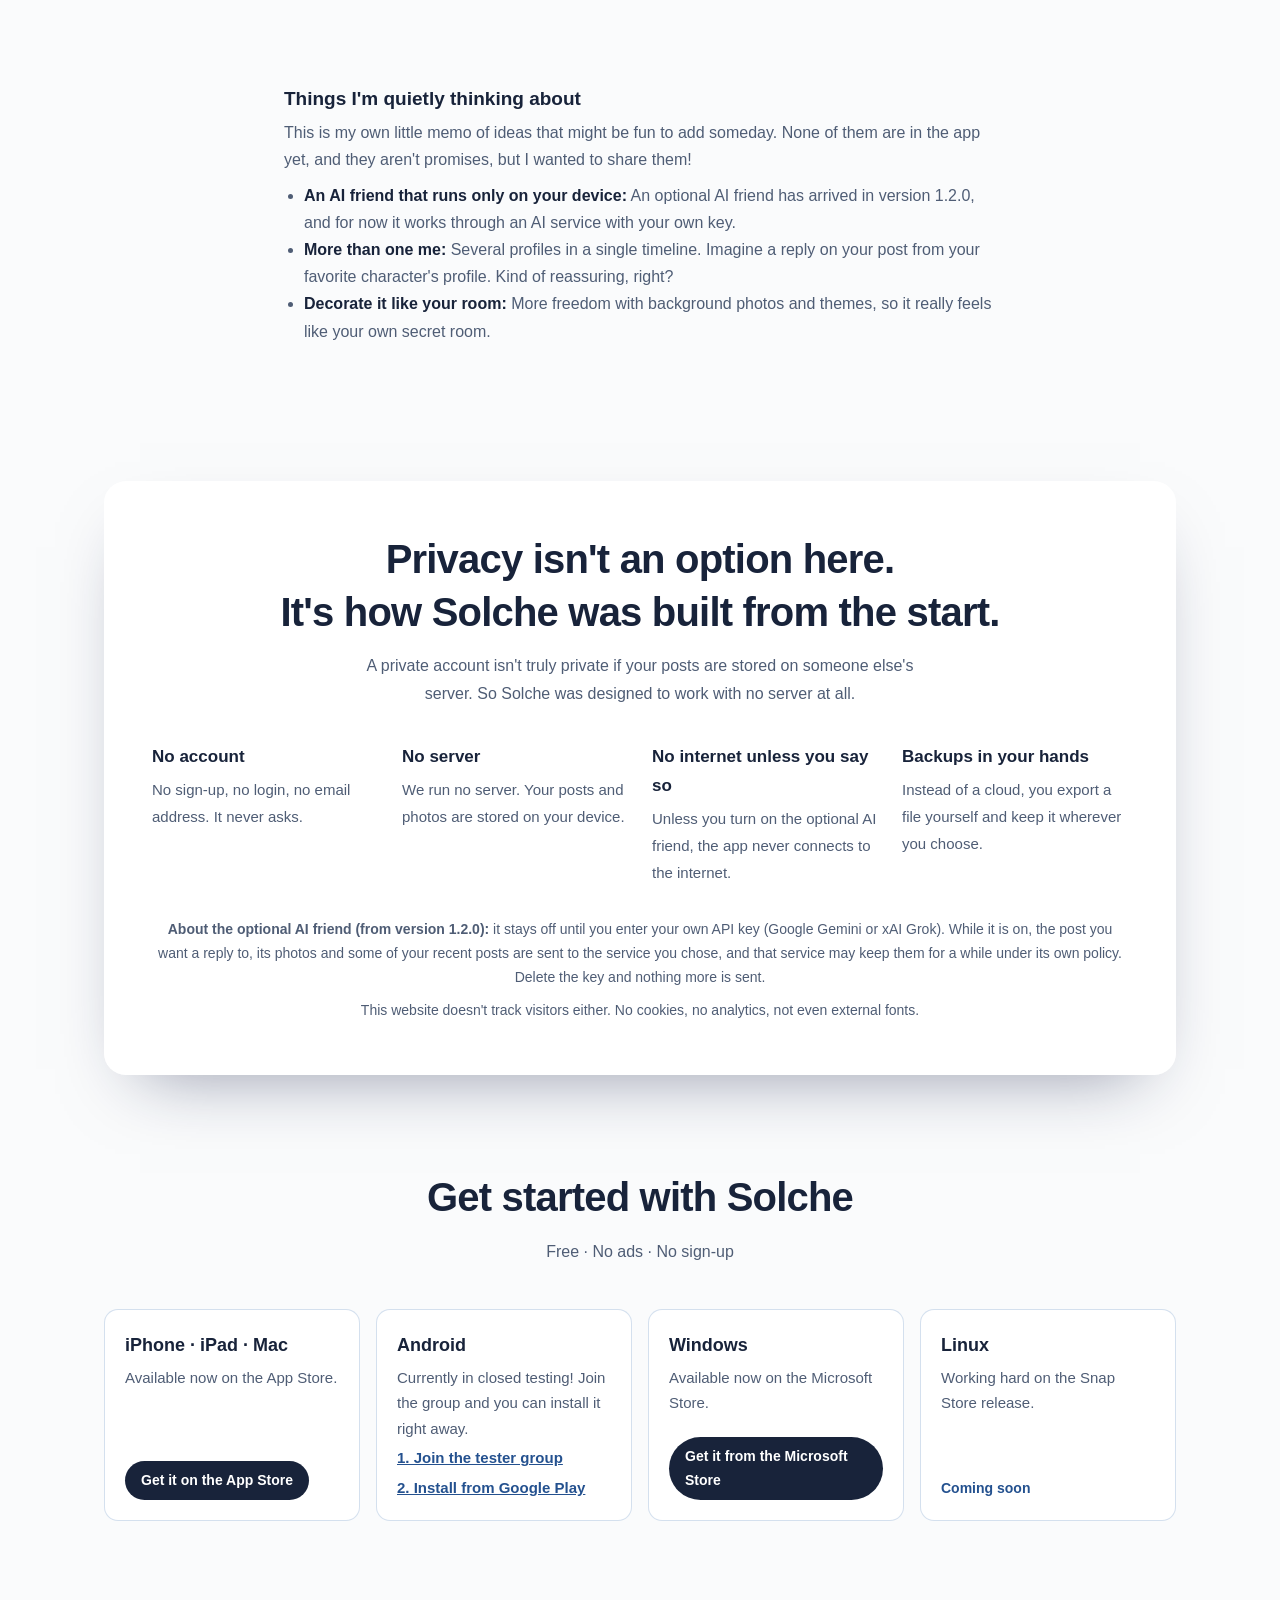
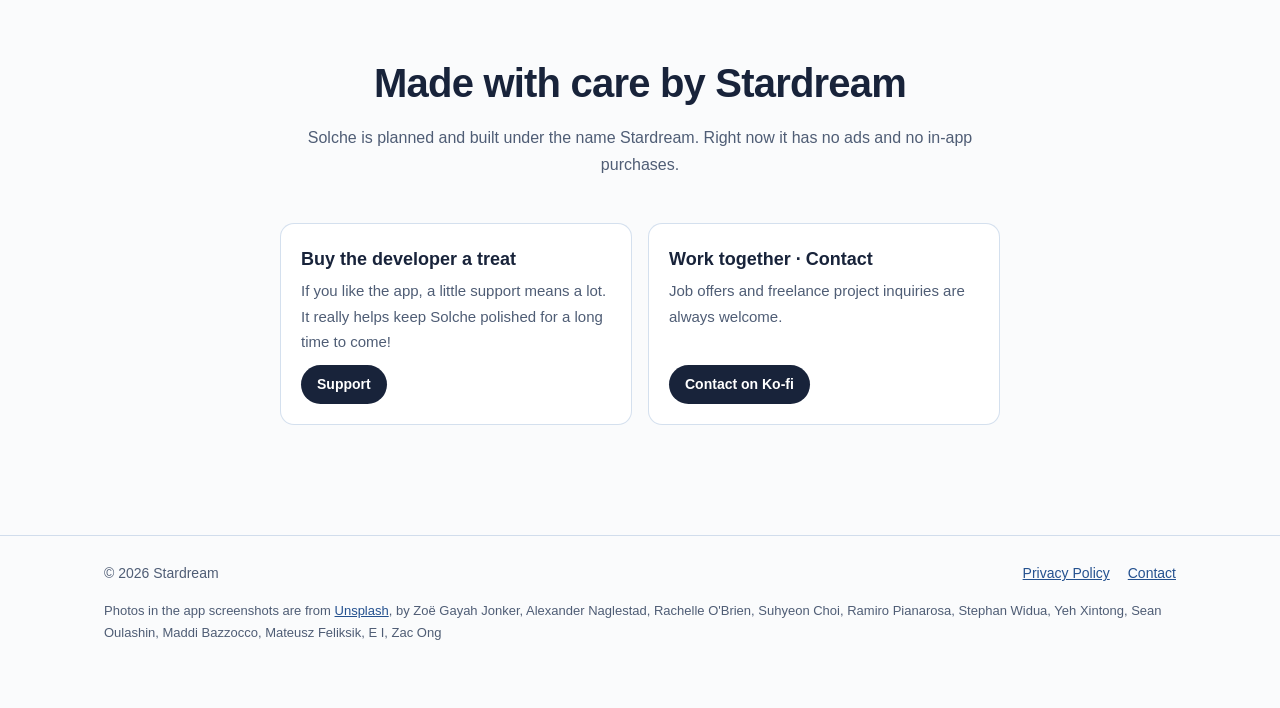
==== commit 84d17a05: "AI 친구(1.2.0, 선택 기능) 소개 추가, 개인정보 문구를 AI 친구에 맞게 고침 Co-Authored-By: Claude Fable 5.2 <noreply@anthropic" ====
--- a/index.html
+++ b/index.html
@@ -4,9 +4,9 @@
 <meta charset="utf-8">
 <meta name="viewport" content="width=device-width, initial-scale=1">
 <title>Solche — Your private timeline</title>
-<meta name="description" content="A social-style timeline that only you can see. No account, no server. Everything you write stays on your device.">
+<meta name="description" content="A social-style timeline that only you can see. No account, no server. Your posts and photos are stored on your device.">
 <meta property="og:title" content="Solche — Your private timeline">
-<meta property="og:description" content="No account, no server. Everything you write stays on your device.">
+<meta property="og:description" content="No account, no server. Your posts and photos are stored on your device.">
 <meta property="og:image" content="https://stardream-solche.github.io/img/en/og.jpg">
 <link rel="canonical" href="https://stardream-solche.github.io/">
 <link rel="alternate" hreflang="en" href="https://stardream-solche.github.io/">
@@ -57,7 +57,7 @@
 
     <div class="intro">
       <h1>Post like it's social media.<br><em>For no one but you.</em></h1>
-      <p class="lead">Jot things down as casually as you'd post them. Passing thoughts, everyday photos, even replies to your own posts all stay on your device. No account, no server, no audience to worry about.</p>
+      <p class="lead">Jot things down as casually as you'd post them. Passing thoughts, everyday photos, even replies to your own posts are all kept on your device. No account, no server, no audience to worry about.</p>
       <div class="cta">
         <a class="btn" href="https://apps.apple.com/app/solche/id6758111055">Get it free on the App Store</a>
         <span>Out now for iPhone, iPad, Mac and Windows<br><a href="#download">Windows · Android · Linux details</a></span>
@@ -84,7 +84,7 @@
         <div class="say solche">
           <small>Solche</small>
           <b>"Just type whatever comes to mind."</b>
-          <p>Type it in and tap Save. That's it! New posts stack up at the top, and not a single character leaves your device.</p>
+          <p>Type it in and tap Save. That's it! New posts stack up at the top, and unless you turn on the optional AI friend, not a single character leaves your device.</p>
         </div>
       </div>
 
@@ -115,6 +115,7 @@
             <img src="img/en/tl-light.jpg" alt="" width="900" height="1957" class="on">
             <img src="img/en/photos.jpg" alt="" width="900" height="1957" loading="lazy">
             <img src="img/en/thread.jpg" alt="" width="900" height="1957" loading="lazy">
+            <img src="img/en/ai-thread.jpg" alt="" width="900" height="1957" loading="lazy">
             <img src="img/en/tl-dark.jpg" alt="" width="900" height="1957" loading="lazy">
             <div class="focus" id="scene-focus"></div>
           </div>
@@ -153,6 +154,21 @@
             <div class="phone inline"><img src="img/en/thread.jpg" alt="Replies added under my own post" width="900" height="1957" loading="lazy"></div>
           </article>
           <article data-scene="3">
+            <small>When you'd like an answer back</small>
+            <h3>An AI friend who replies to your posts</h3>
+            <p>Turn on the AI friend if you'd like one. Post something and it replies, and when you answer, the conversation keeps going. It looks at the photos you attach, too.</p>
+            <p>Its name, picture and tone are all yours to choose.</p>
+            <div class="friends">
+              <figure><img src="img/ai/robot.jpg" alt="" width="160" height="160" loading="lazy"><figcaption>Momo</figcaption></figure>
+              <figure><img src="img/ai/cat.jpg" alt="" width="160" height="160" loading="lazy"><figcaption>Mochi</figcaption></figure>
+              <figure><img src="img/ai/dog.jpg" alt="" width="160" height="160" loading="lazy"><figcaption>Coco</figcaption></figure>
+              <figure><img src="img/ai/woman.jpg" alt="" width="160" height="160" loading="lazy"><figcaption>Violet</figcaption></figure>
+              <figure><img src="img/ai/man.jpg" alt="" width="160" height="160" loading="lazy"><figcaption>Noah</figcaption></figure>
+            </div>
+            <p class="aside">It's optional. It turns on only after you enter your own API key (Google Gemini or xAI Grok), and while it's on, the post you want a reply to, its photos and some of your recent posts are sent to the AI service you chose.</p>
+            <div class="phone inline"><img src="img/en/ai-thread.jpg" alt="Replies exchanged with the AI friend" width="900" height="1957" loading="lazy"></div>
+          </article>
+          <article data-scene="4">
             <small>Late at night</small>
             <h3>A safe place for the things you can't tell anyone</h3>
             <p>Only you will ever read this, so there's no need to choose your words or dress them up. Switch to dark mode in a dim room and say what's on your mind, exactly as it is.</p>
@@ -189,7 +205,7 @@
         <h3>Things I'm quietly thinking about</h3>
         <p>This is my own little memo of ideas that might be fun to add someday. None of them are in the app yet, and they aren't promises, but I wanted to share them!</p>
         <ul>
-          <li><b>An AI friend who knows you:</b> Post something and an AI friend replies and keeps the conversation going. It wouldn't just read that one post. It would remember the posts, photos and replies you've written so far. And the AI would run only on your device, so nothing you write leaves it.</li>
+          <li><b>An AI friend that runs only on your device:</b> An optional AI friend has arrived in version 1.2.0, and for now it works through an AI service with your own key.</li>
           <li><b>More than one me:</b> Several profiles in a single timeline. Imagine a reply on your post from your favorite character's profile. Kind of reassuring, right?</li>
           <li><b>Decorate it like your room:</b> More freedom with background photos and themes, so it really feels like your own secret room.</li>
         </ul>
@@ -204,10 +220,11 @@
         <p class="sub">A private account isn't truly private if your posts are stored on someone else's server. So Solche was designed to work with no server at all.</p>
         <div class="four">
           <div><b>No account</b><span>No sign-up, no login, no email address. It never asks.</span></div>
-          <div><b>No server</b><span>Every post and photo is stored only on your device.</span></div>
-          <div><b>No internet connection</b><span>The app never connects to the internet, so your posts simply have no way out.</span></div>
+          <div><b>No server</b><span>We run no server. Your posts and photos are stored on your device.</span></div>
+          <div><b>No internet unless you say so</b><span>Unless you turn on the optional AI friend, the app never connects to the internet.</span></div>
           <div><b>Backups in your hands</b><span>Instead of a cloud, you export a file yourself and keep it wherever you choose.</span></div>
         </div>
+        <p class="site-note"><b>About the optional AI friend (from version 1.2.0):</b> it stays off until you enter your own API key (Google Gemini or xAI Grok). While it is on, the post you want a reply to, its photos and some of your recent posts are sent to the service you chose, and that service may keep them for a while under its own policy. Delete the key and nothing more is sent.</p>
         <p class="site-note">This website doesn't track visitors either. No cookies, no analytics, not even external fonts.</p>
       </div>
     </div>
@@ -271,7 +288,7 @@
   </div>
 </footer>
 
-<script>window.SOLCHE={"me": "Me", "now": "Just now", "pin": "Pin", "pinned": "Pinned", "reply": "Reply", "replyPh": "Write a reply", "replyLabel": "Reply input", "save": "Save", "del": "Delete", "screen": " screen", "sample": "Some days you just need to write it down and let it go. Try adding a reply, too.", "focus": [[21.5, 16.3], [23.5, 39.8], [21.7, 36.0], null]};</script>
+<script>window.SOLCHE={"me": "Me", "now": "Just now", "pin": "Pin", "pinned": "Pinned", "reply": "Reply", "replyPh": "Write a reply", "replyLabel": "Reply input", "save": "Save", "del": "Delete", "screen": " screen", "sample": "Some days you just need to write it down and let it go. Try adding a reply, too.", "focus": [[21.5, 16.3], [23.5, 39.8], [21.7, 36.0], [35.7, 52.5], null]};</script>
 <script src="assets/site.js"></script>
 </body>
 </html>
--- a/assets/site.css
+++ b/assets/site.css
@@ -121,6 +121,11 @@
 .scene-text h3 { margin: 6px 0 12px; font-size: clamp(24px, 2.8vw, 32px); line-height: 1.35; letter-spacing: -.02em; }
 .scene-text p { margin: 0 0 10px; color: var(--soft); font-size: 17px; }
 .scene-text .aside { font-size: 15px; }
+/* AI 친구 장면: 예시 프로필 다섯 개 */
+.friends { display: grid; grid-template-columns: repeat(5, minmax(0, 58px)); gap: 14px; margin: 8px 0 18px; }
+.friends figure { margin: 0; text-align: center; }
+.friends img { display: block; width: 100%; height: auto; aspect-ratio: 1; border-radius: 50%; background: #fff; box-shadow: 0 0 0 1px var(--line), 0 6px 14px -8px rgba(20, 30, 70, .35); }
+.friends figcaption { margin-top: 6px; color: var(--soft); font-size: 13px; line-height: 1.3; }
 .phone.inline { display: none; }
 /* 첫 장면: 휴대폰 대신 컴퓨터 화면 한쪽에 좁게 띄운 창 */
 #scene-phone { transition: opacity .4s; }
@@ -183,6 +188,7 @@
 .four b { display: block; margin-bottom: 4px; font-size: 17px; }
 .four span { color: var(--soft); font-size: 15px; }
 .site-note { margin: 32px 0 0; font-size: 14px; color: var(--soft); }
+.site-note + .site-note { margin-top: 10px; }
 
 /* 다운로드 */
 .plats { display: grid; grid-template-columns: repeat(4, 1fr); gap: 16px; }
@@ -199,6 +205,16 @@
 .maker b { font-size: 18px; }
 .maker span { flex: 1; color: var(--soft); font-size: 15px; }
 .maker .btn { margin-top: 6px; }
+/* 한국어 페이지의 카카오페이·네이버페이 후원: 휴대폰은 버튼이 바로 송금 화면을 열고,
+   마우스를 쓰는 컴퓨터는 버튼을 누르면 그 QR 하나만 보여 준다(site.js) */
+.maker .qr + .btn { background: transparent; color: var(--ink); box-shadow: inset 0 0 0 1.5px var(--line); }
+.maker .qr + .btn:hover { background: #dfe8ff; }
+.maker .pay[aria-expanded="true"] { background: var(--blue); }
+.maker .qr { display: flex; align-items: center; gap: 14px; margin-top: 6px; }
+.maker .qr[hidden], .maker .qr img[hidden] { display: none; }
+.maker .qr img { flex: none; box-sizing: border-box; width: 132px; height: 132px; padding: 5px; background: #fff; border: 1px solid var(--line); border-radius: 10px; }
+.maker .qr p { margin: 0; font-size: 14px; color: var(--soft); }
+.maker .qr p b { display: block; font-size: 15px; color: var(--ink); }
 .maker em { margin-top: 6px; font-style: normal; font-size: 14px; font-weight: 700; color: var(--blue); }
 
 footer { padding: 26px 0 64px; border-top: 1px solid var(--line); color: var(--soft); font-size: 14px; }
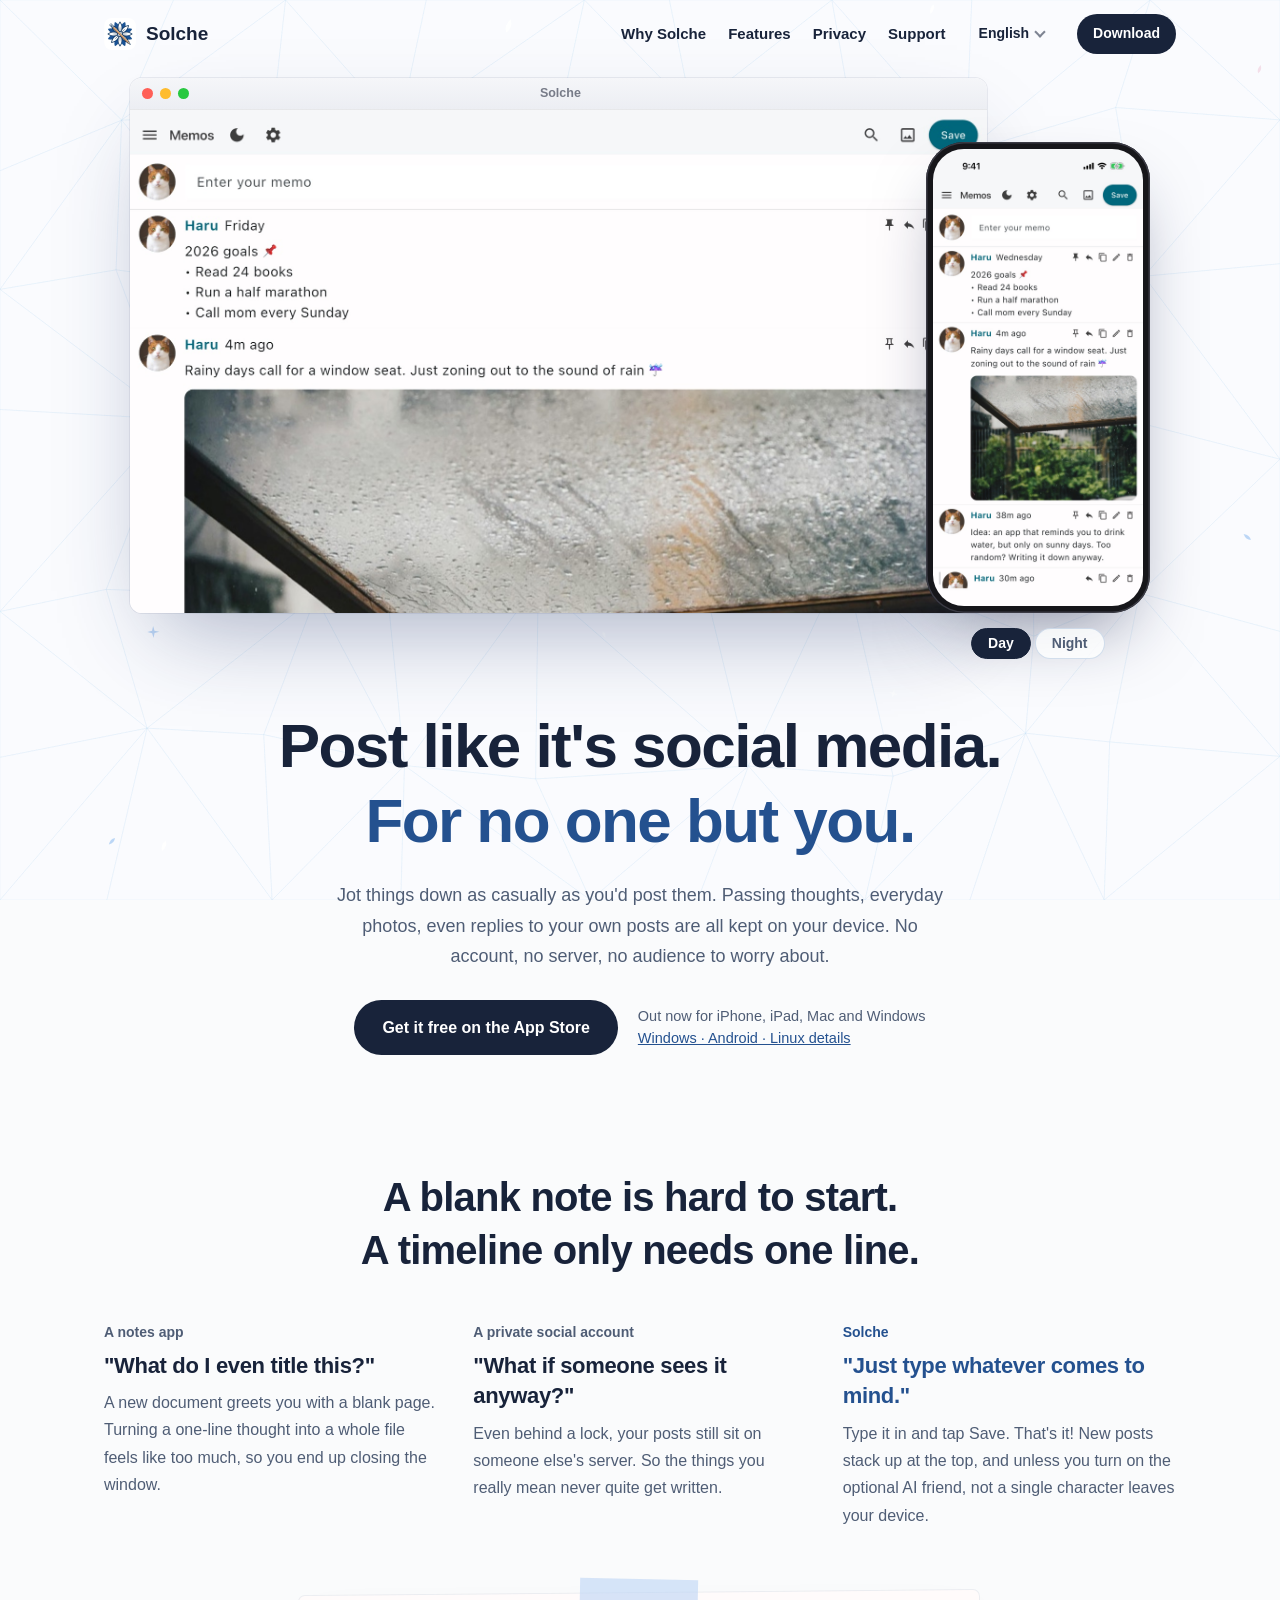
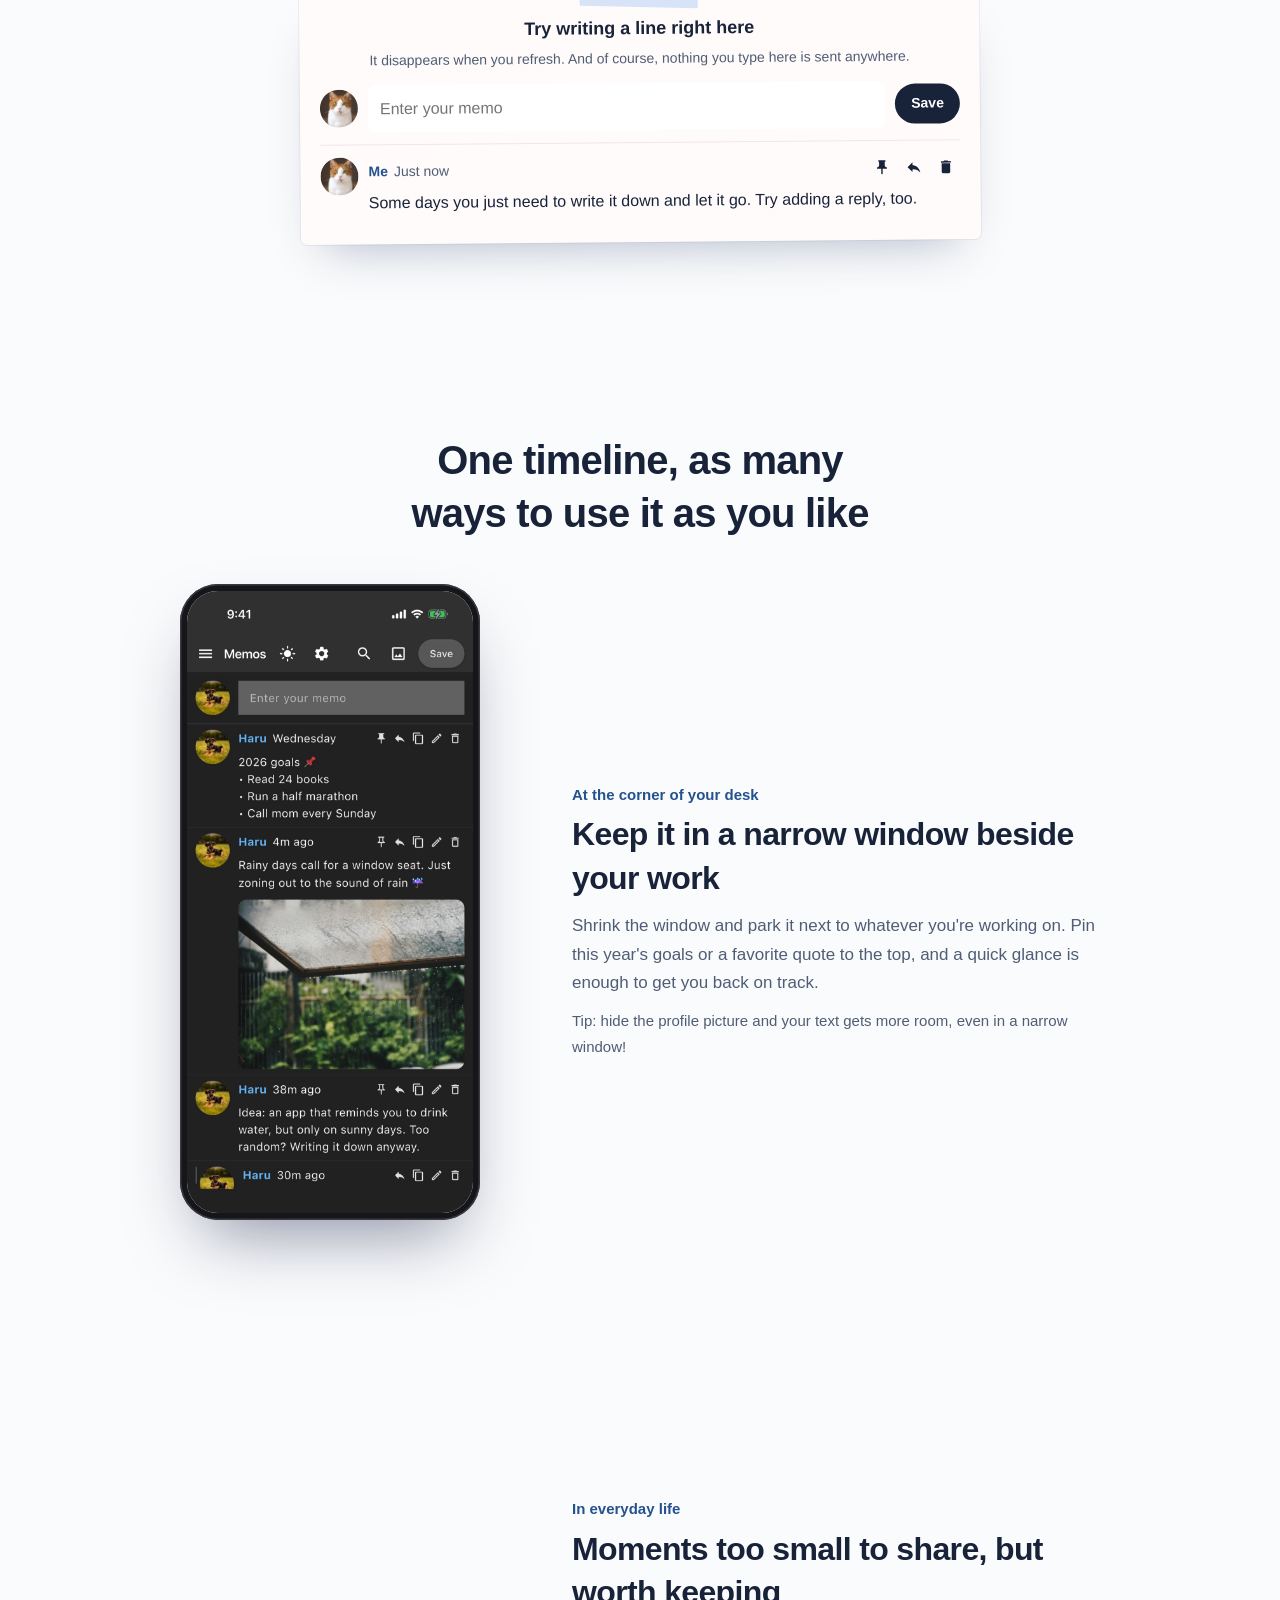
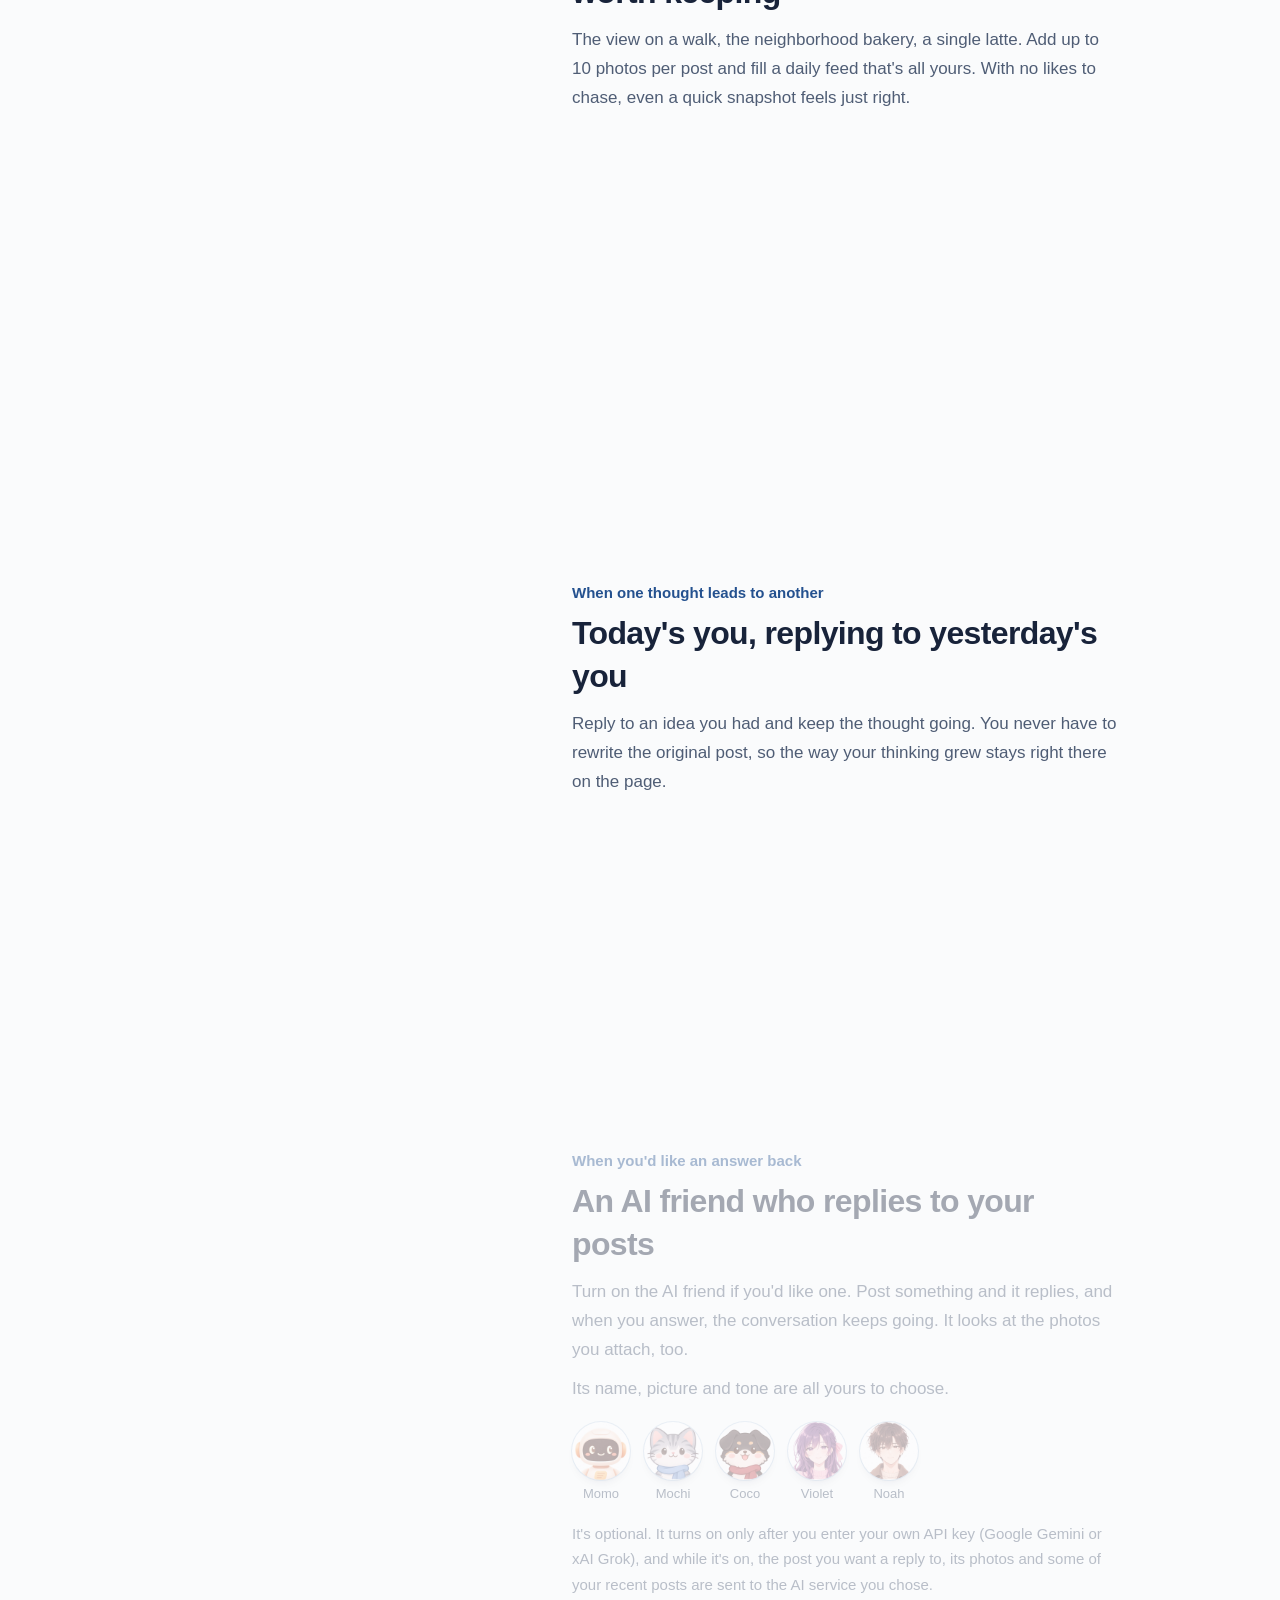
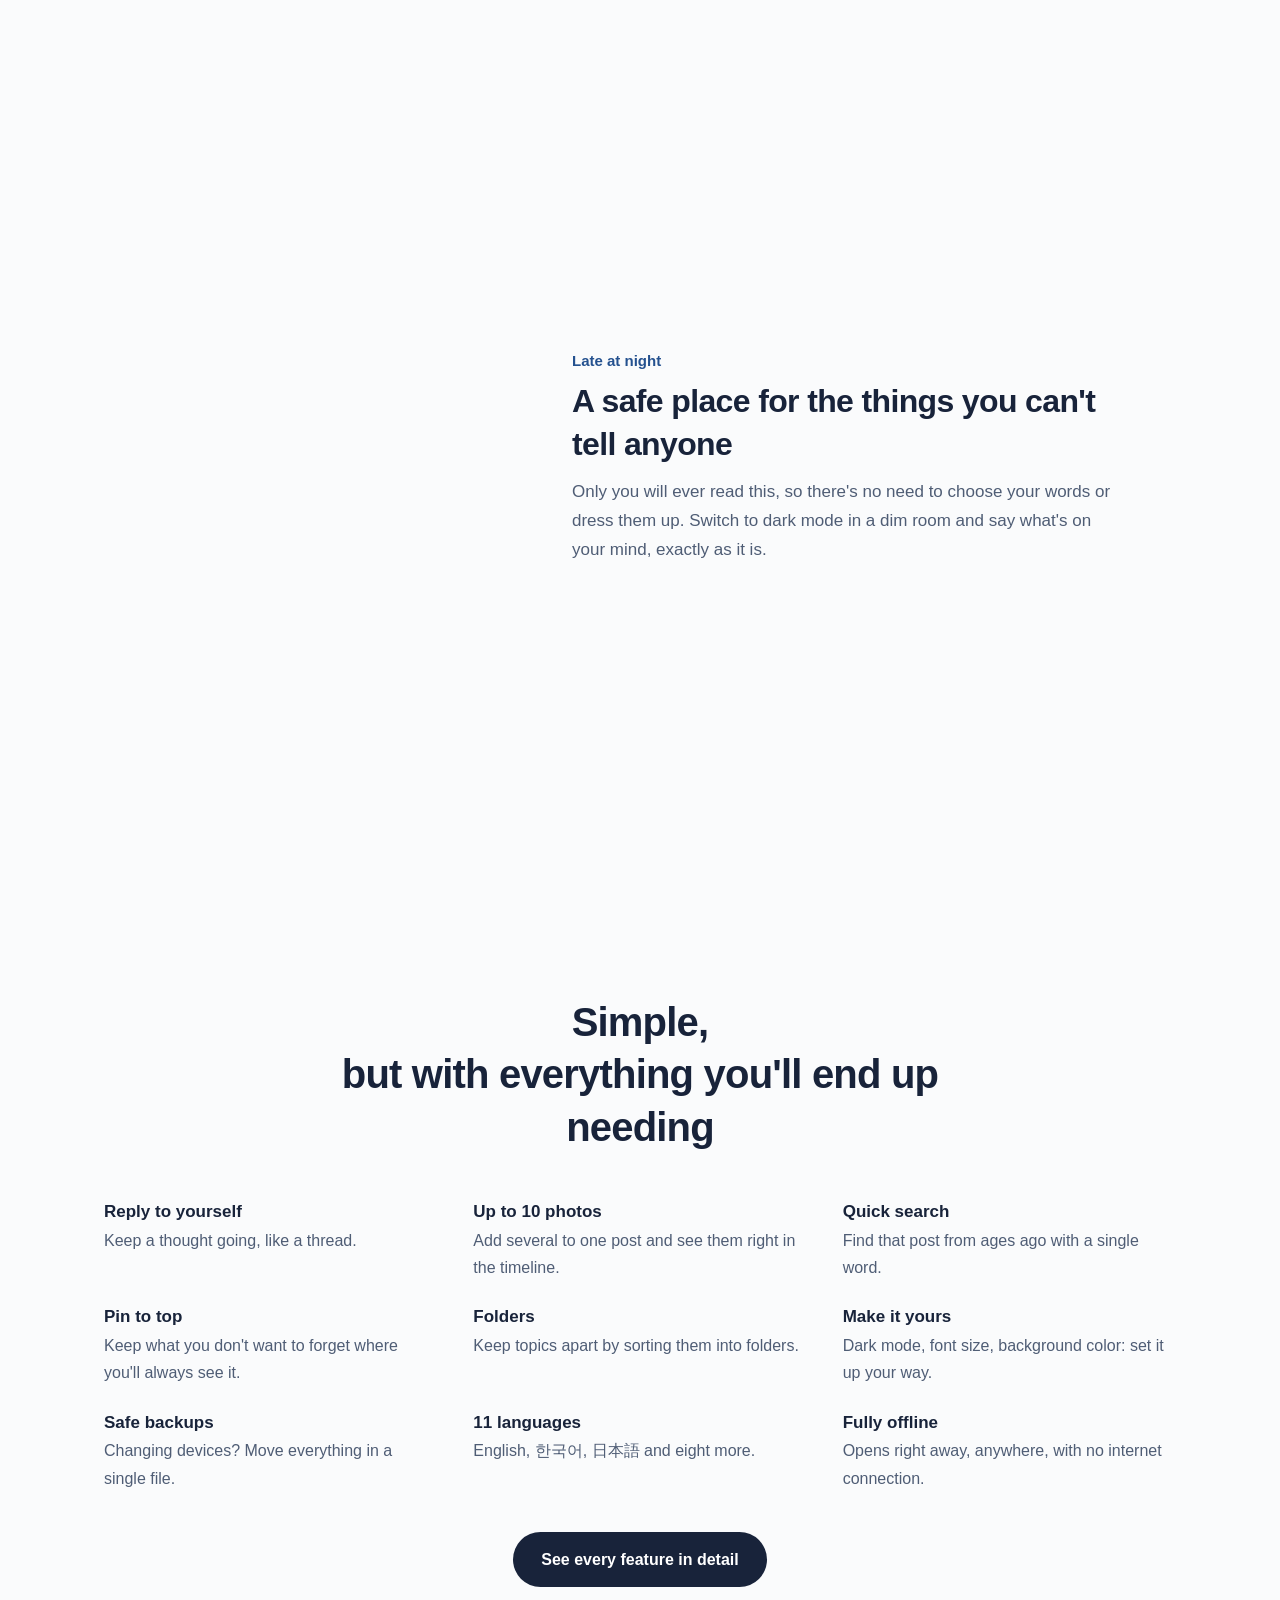
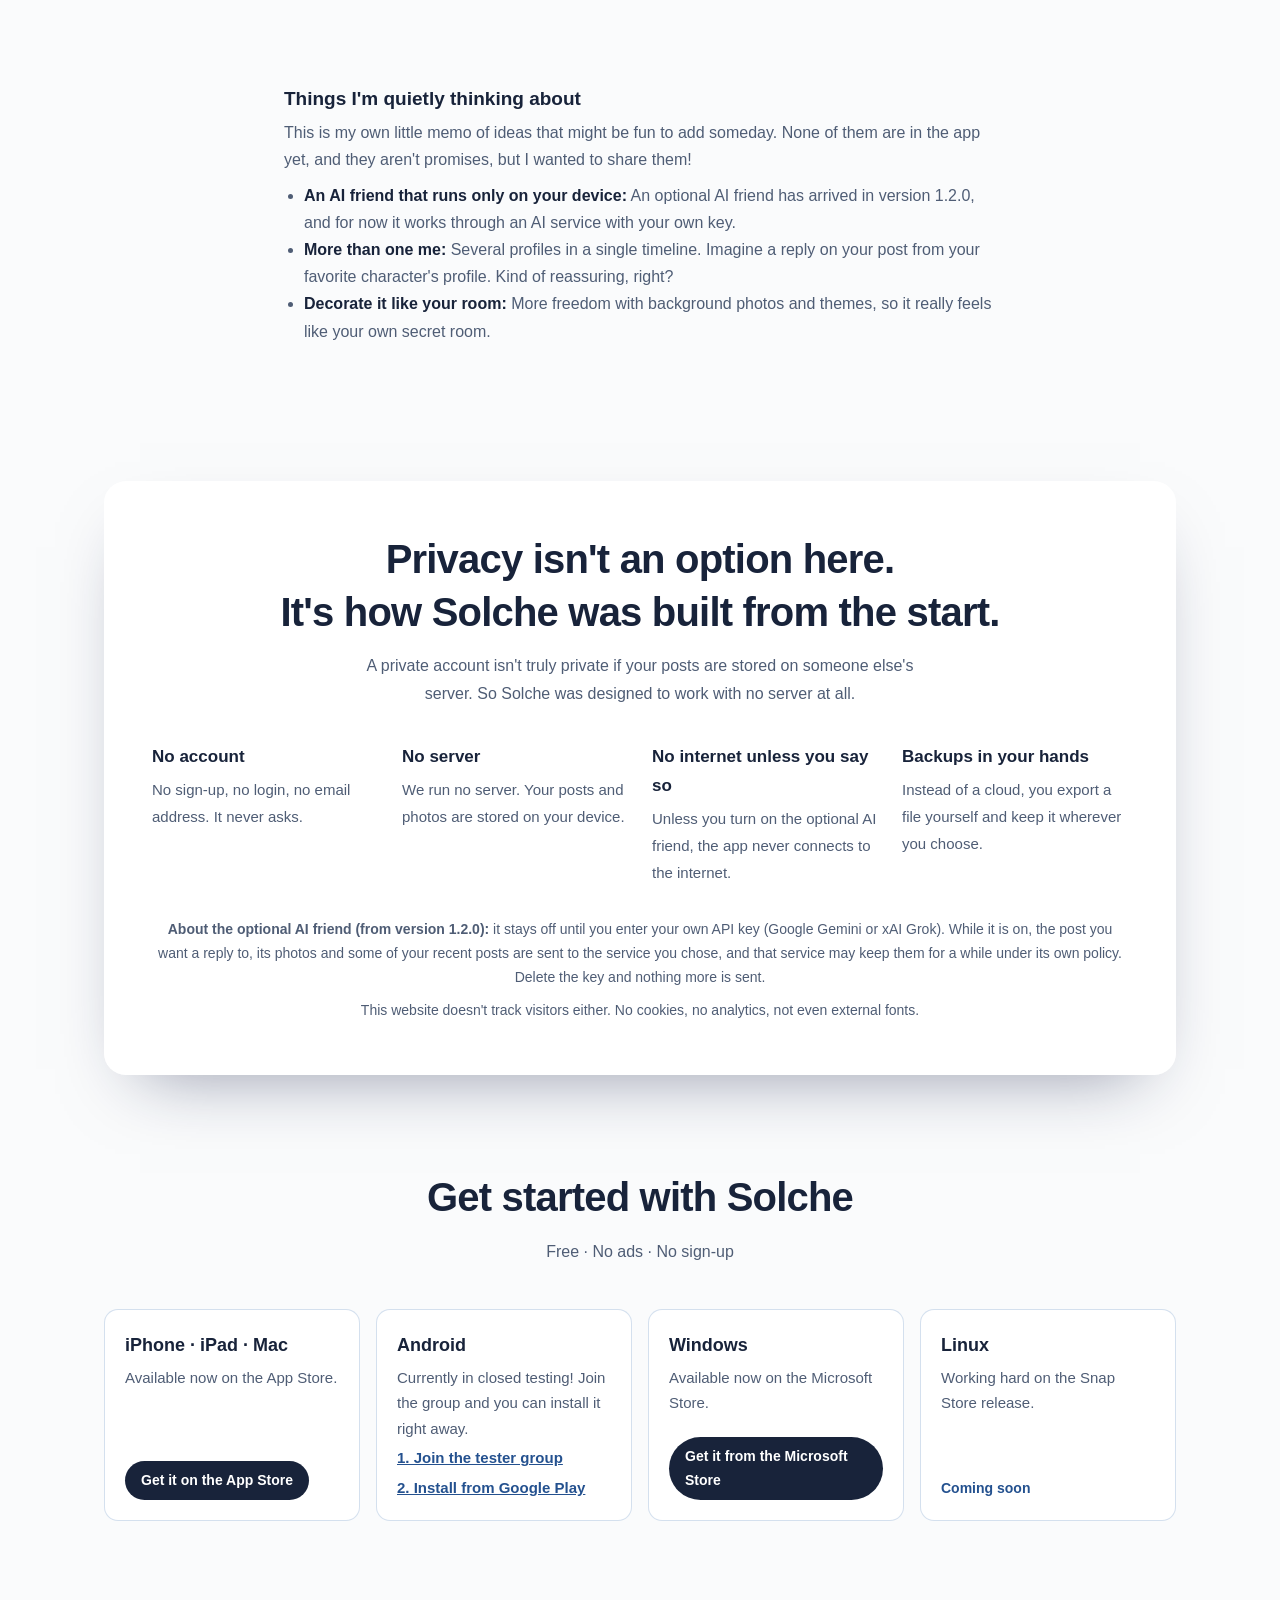
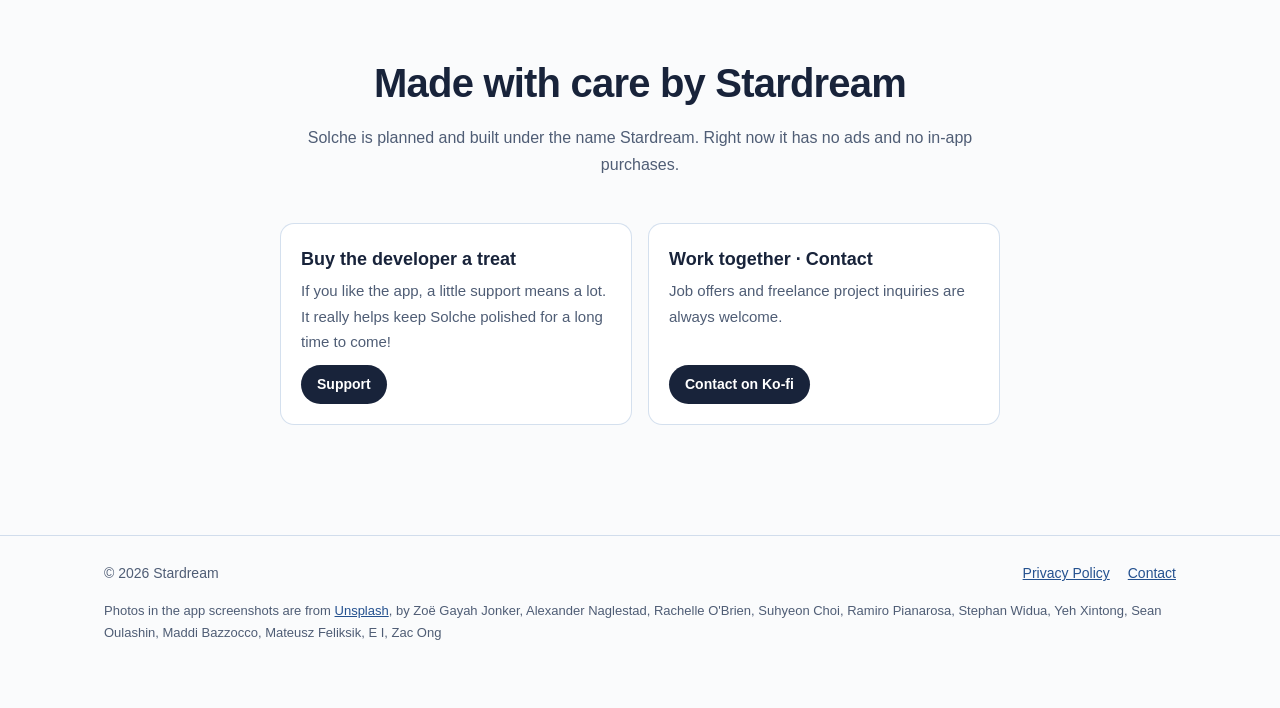
==== commit 8cc752d2: "문의·후원 링크를 새 Ko-fi 주소로 변경" ====
--- a/index.html
+++ b/index.html
@@ -32,7 +32,7 @@
     <a class="nav-c" href="#why">Why Solche</a>
     <a href="guide/">Features</a>
     <a class="nav-b" href="#privacy">Privacy</a>
-    <a class="nav-a" href="https://ko-fi.com/stardream_software">Support</a>
+    <a class="nav-a" href="https://ko-fi.com/stardreamsuperintelligencelabs">Support</a>
     <details class="lang"><summary aria-label="Language">English</summary><div><a href="./" data-lang="en" lang="en" aria-current="true">English</a><a href="ko/" data-lang="ko" lang="ko">한국어</a><a href="ja/" data-lang="ja" lang="ja">日本語</a></div></details>
     <a class="btn small" href="#download">Download</a>
   </nav>
@@ -265,12 +265,12 @@
         <div>
           <b>Buy the developer a treat</b>
           <span>If you like the app, a little support means a lot. It really helps keep Solche polished for a long time to come!</span>
-          <a class="btn small" href="https://ko-fi.com/stardream_software">Support</a>
+          <a class="btn small" href="https://ko-fi.com/stardreamsuperintelligencelabs">Support</a>
         </div>
         <div>
           <b>Work together · Contact</b>
           <span>Job offers and freelance project inquiries are always welcome.</span>
-          <a class="btn small" href="https://ko-fi.com/stardream_software">Contact on Ko-fi</a>
+          <a class="btn small" href="https://ko-fi.com/stardreamsuperintelligencelabs">Contact on Ko-fi</a>
         </div>
       </div>
     </div>
@@ -282,7 +282,7 @@
     <span>© 2026 Stardream</span>
     <span class="links">
       <a href="https://ko-fi.com/post/Privacy-Policy-for-Solche-X1Q321Q5OX">Privacy Policy</a>
-      <a href="https://ko-fi.com/stardream_software">Contact</a>
+      <a href="https://ko-fi.com/stardreamsuperintelligencelabs">Contact</a>
     </span>
     <p class="credit">Photos in the app screenshots are from <a href="https://unsplash.com">Unsplash</a>, by Zoë Gayah Jonker, Alexander Naglestad, Rachelle O'Brien, Suhyeon Choi, Ramiro Pianarosa, Stephan Widua, Yeh Xintong, Sean Oulashin, Maddi Bazzocco, Mateusz Feliksik, E I, Zac Ong</p>
   </div>
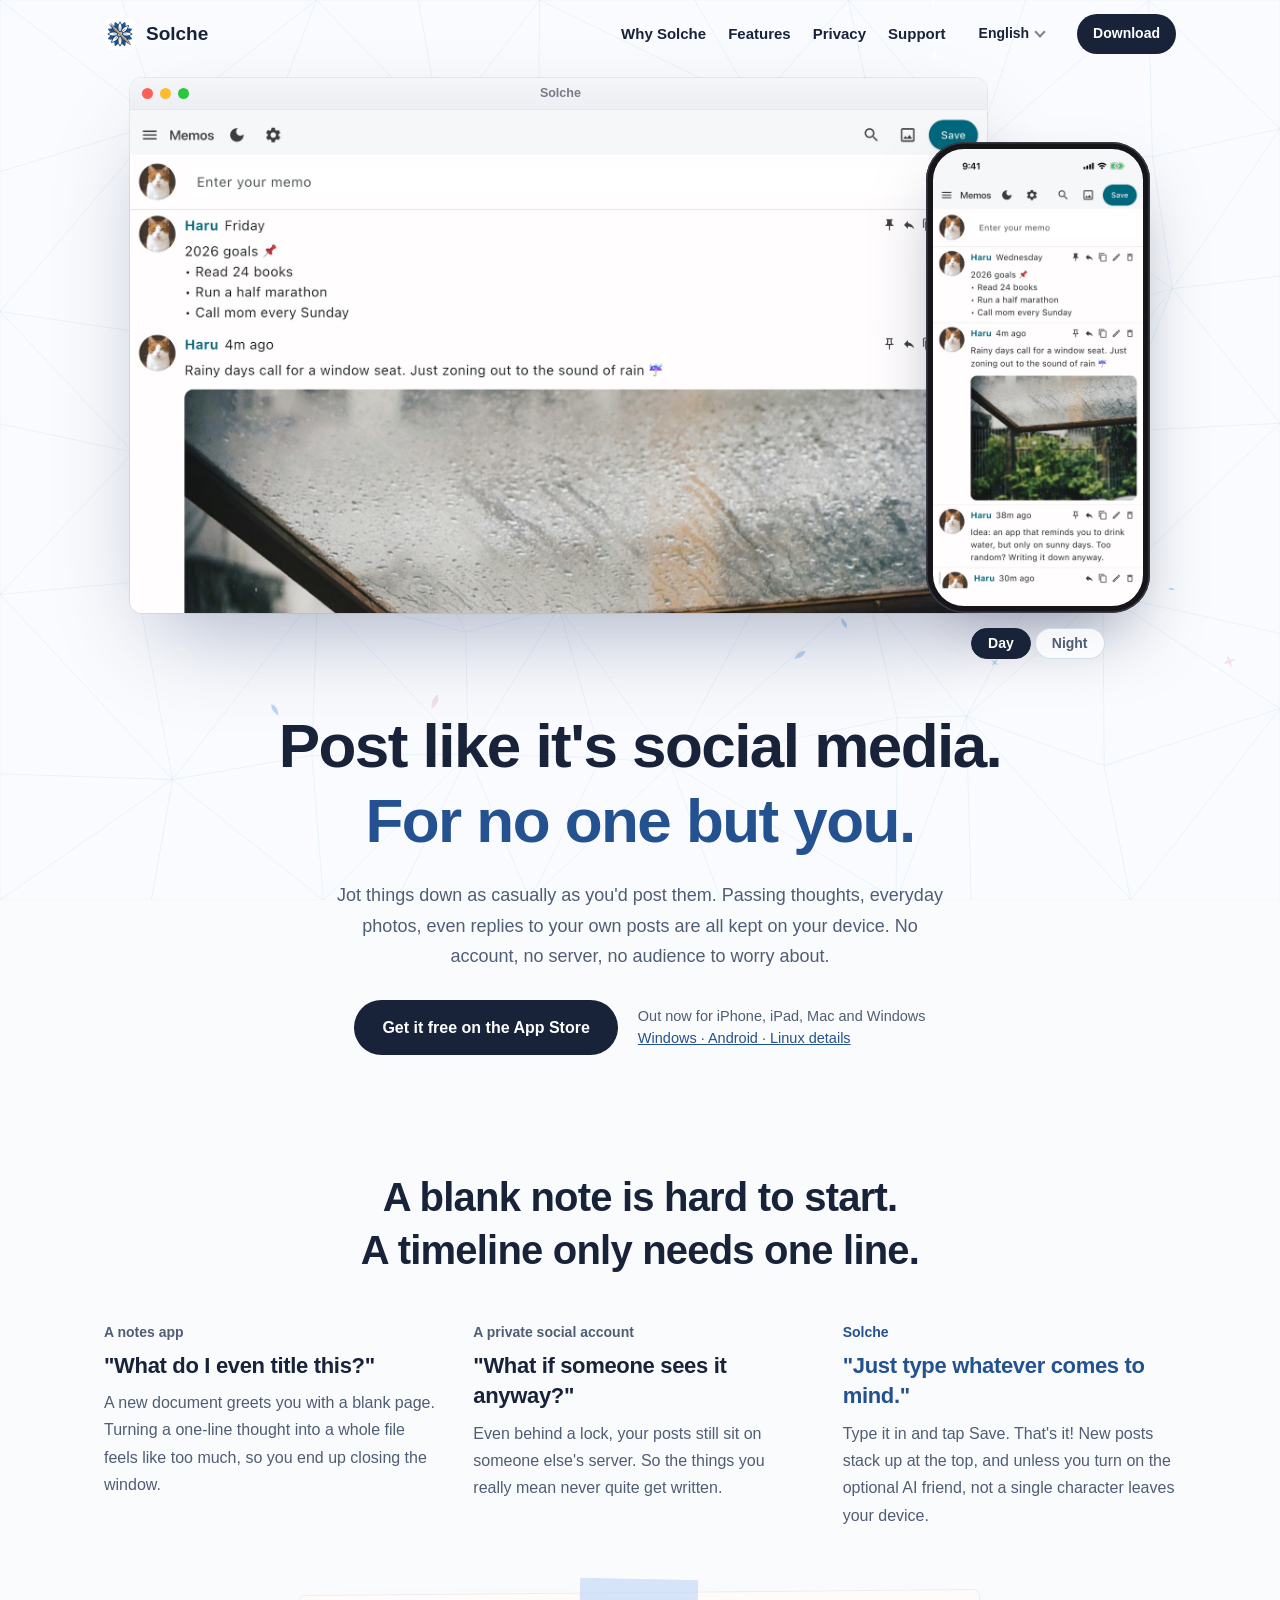
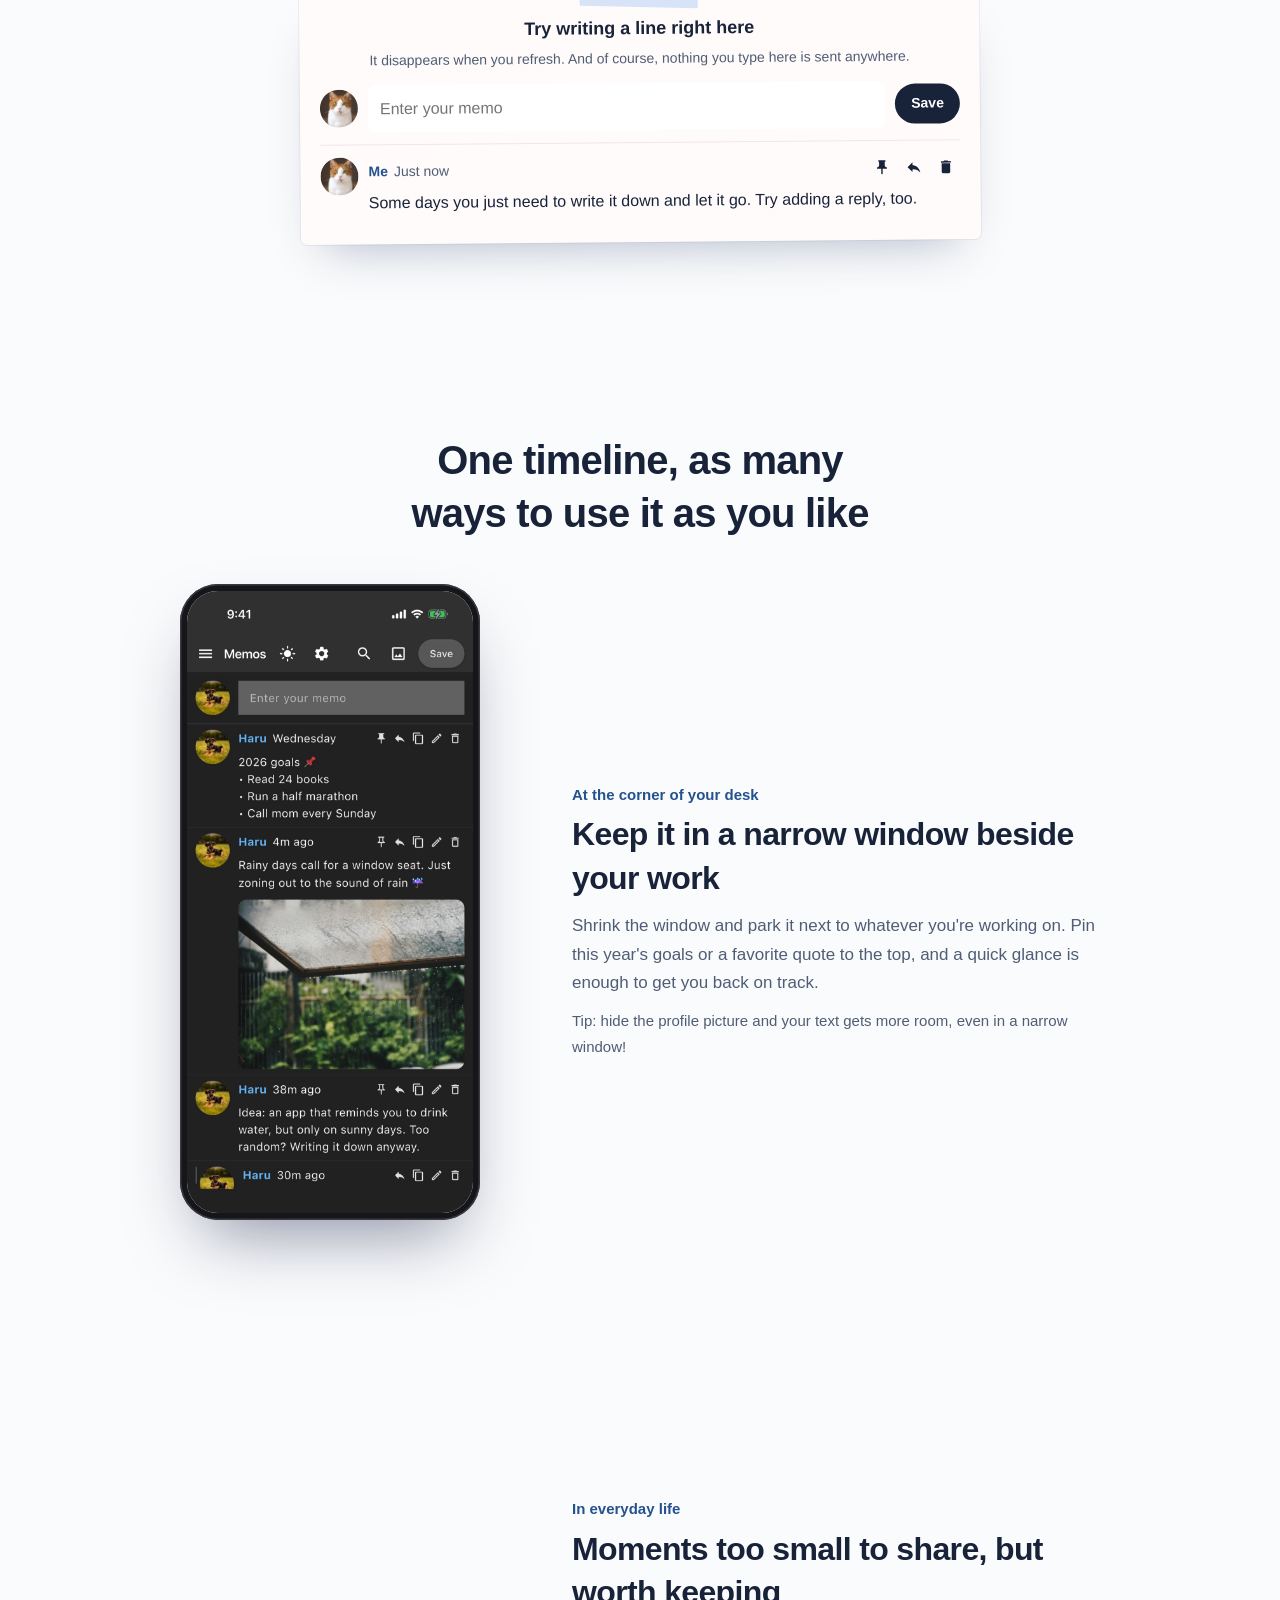
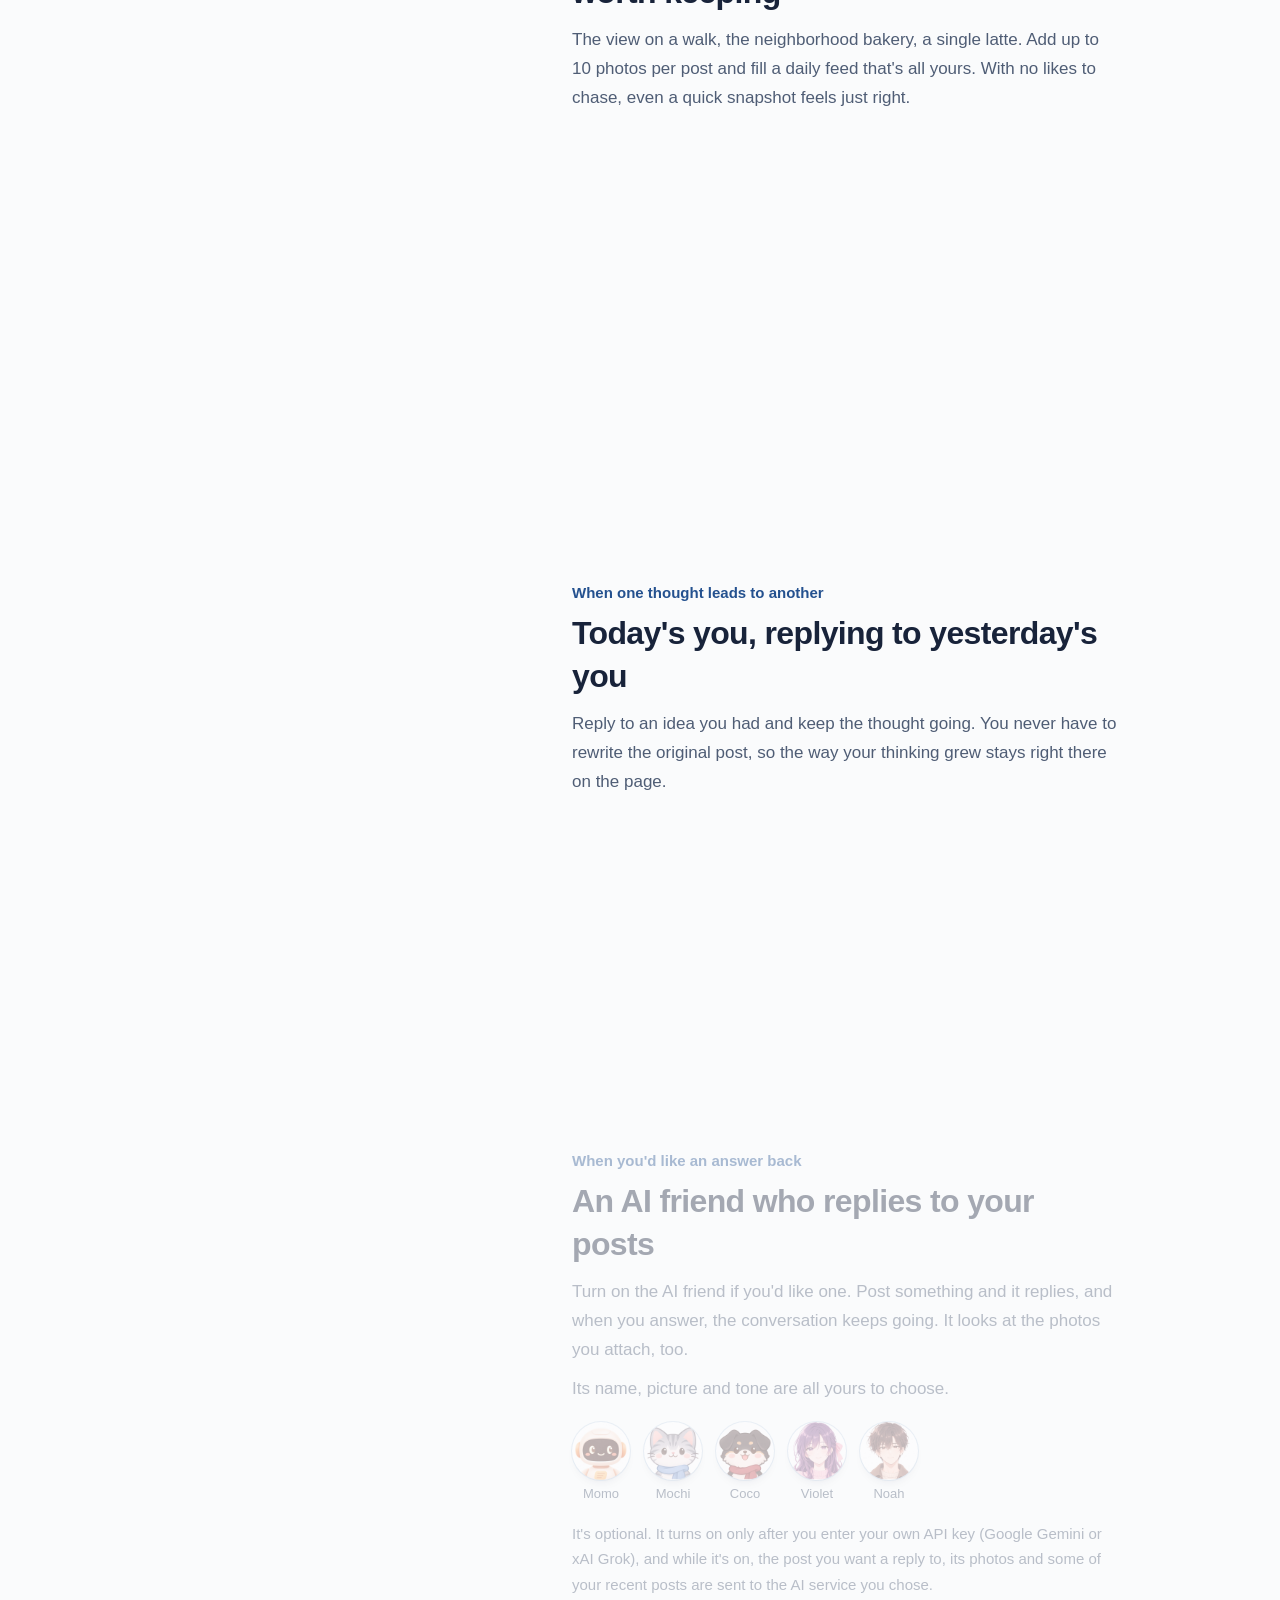
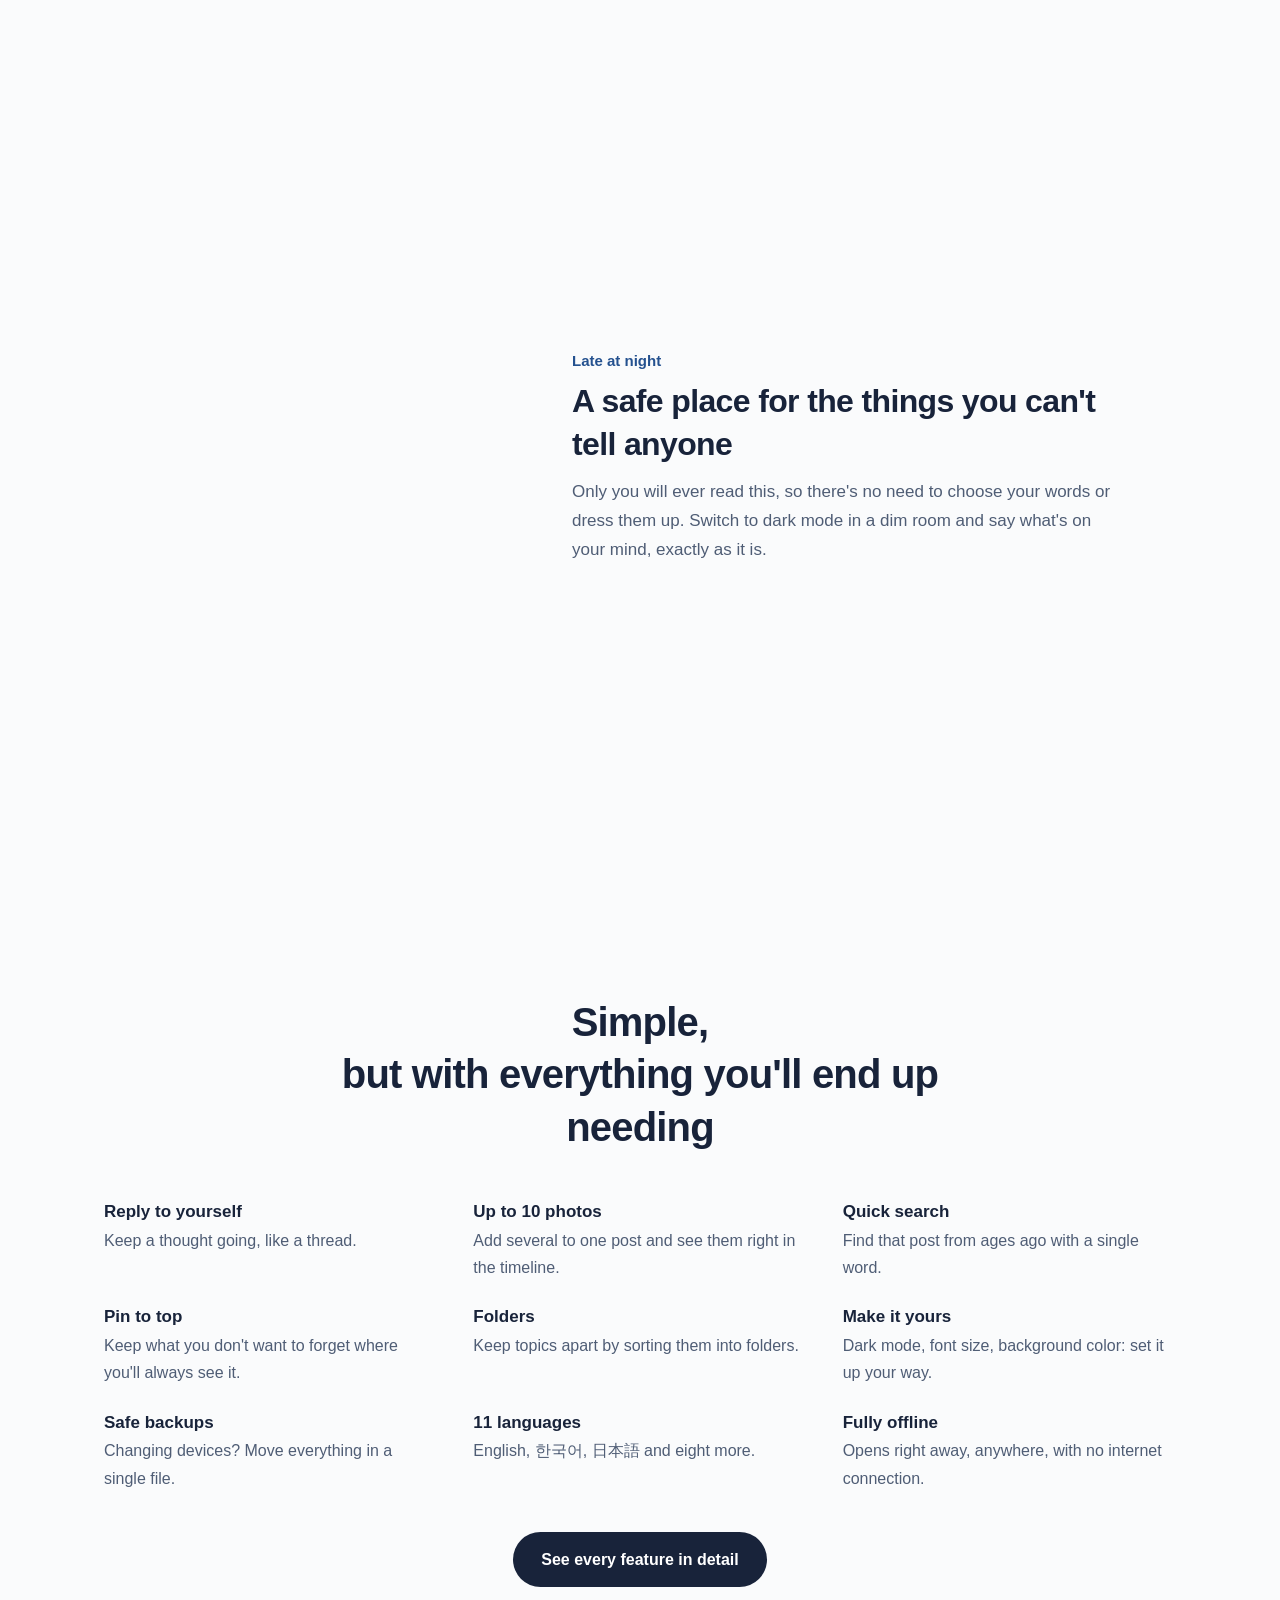
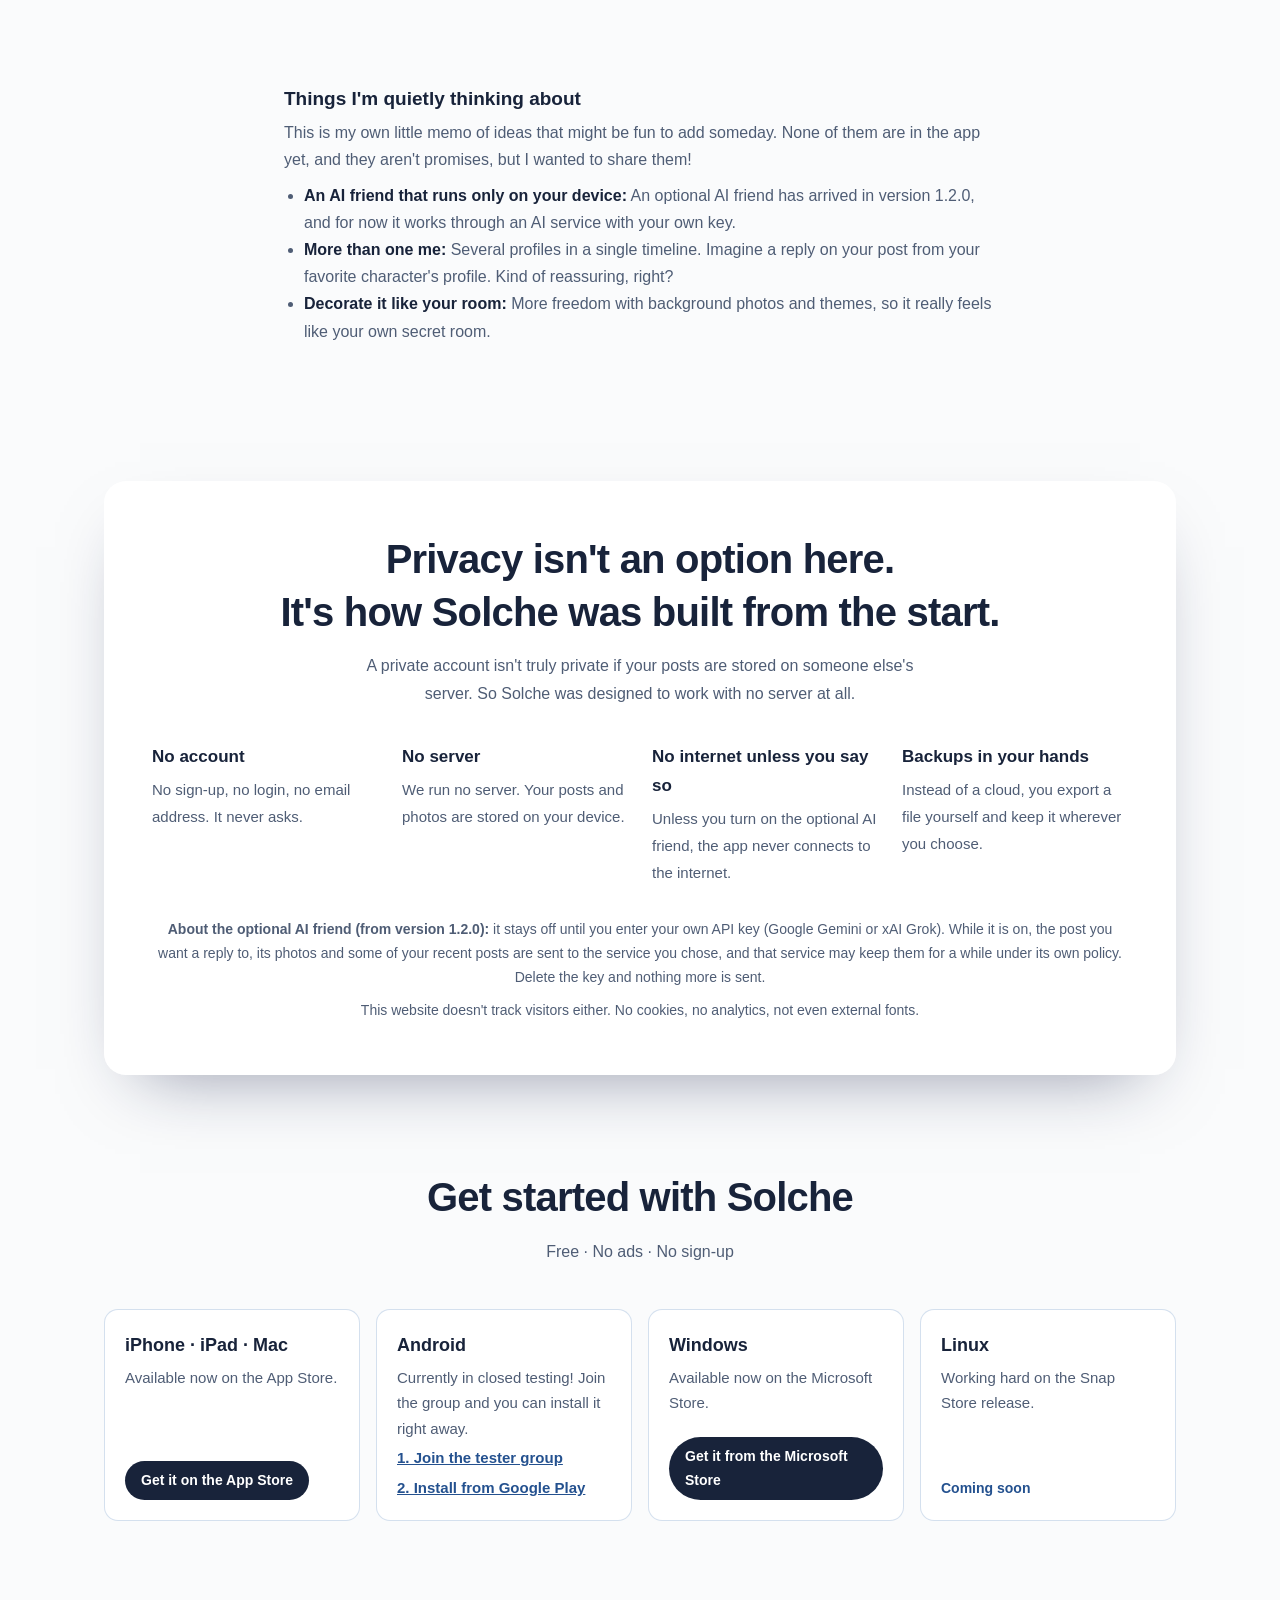
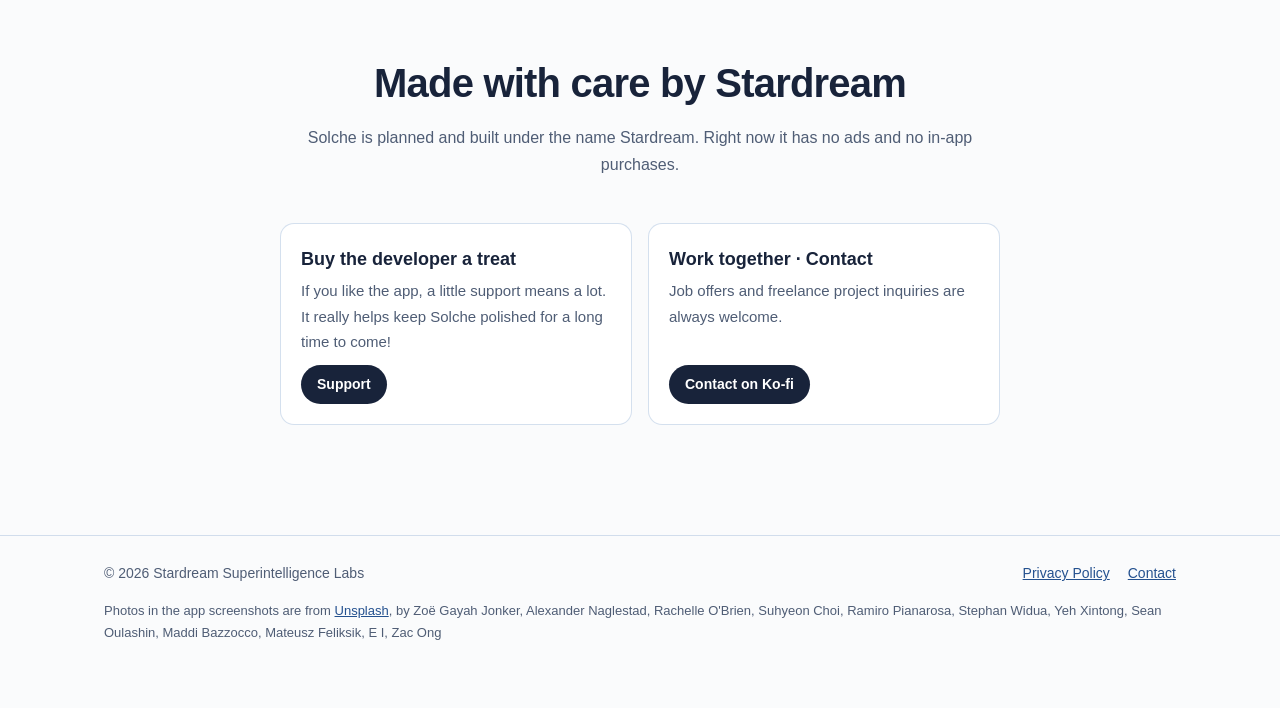
==== commit 72506a45: "저작권 표기를 Stardream Superintelligence Labs로 변경" ====
--- a/index.html
+++ b/index.html
@@ -279,7 +279,7 @@
 
 <footer>
   <div class="wrap">
-    <span>© 2026 Stardream</span>
+    <span>© 2026 Stardream Superintelligence Labs</span>
     <span class="links">
       <a href="https://ko-fi.com/post/Privacy-Policy-for-Solche-X1Q321Q5OX">Privacy Policy</a>
       <a href="https://ko-fi.com/stardreamsuperintelligencelabs">Contact</a>
